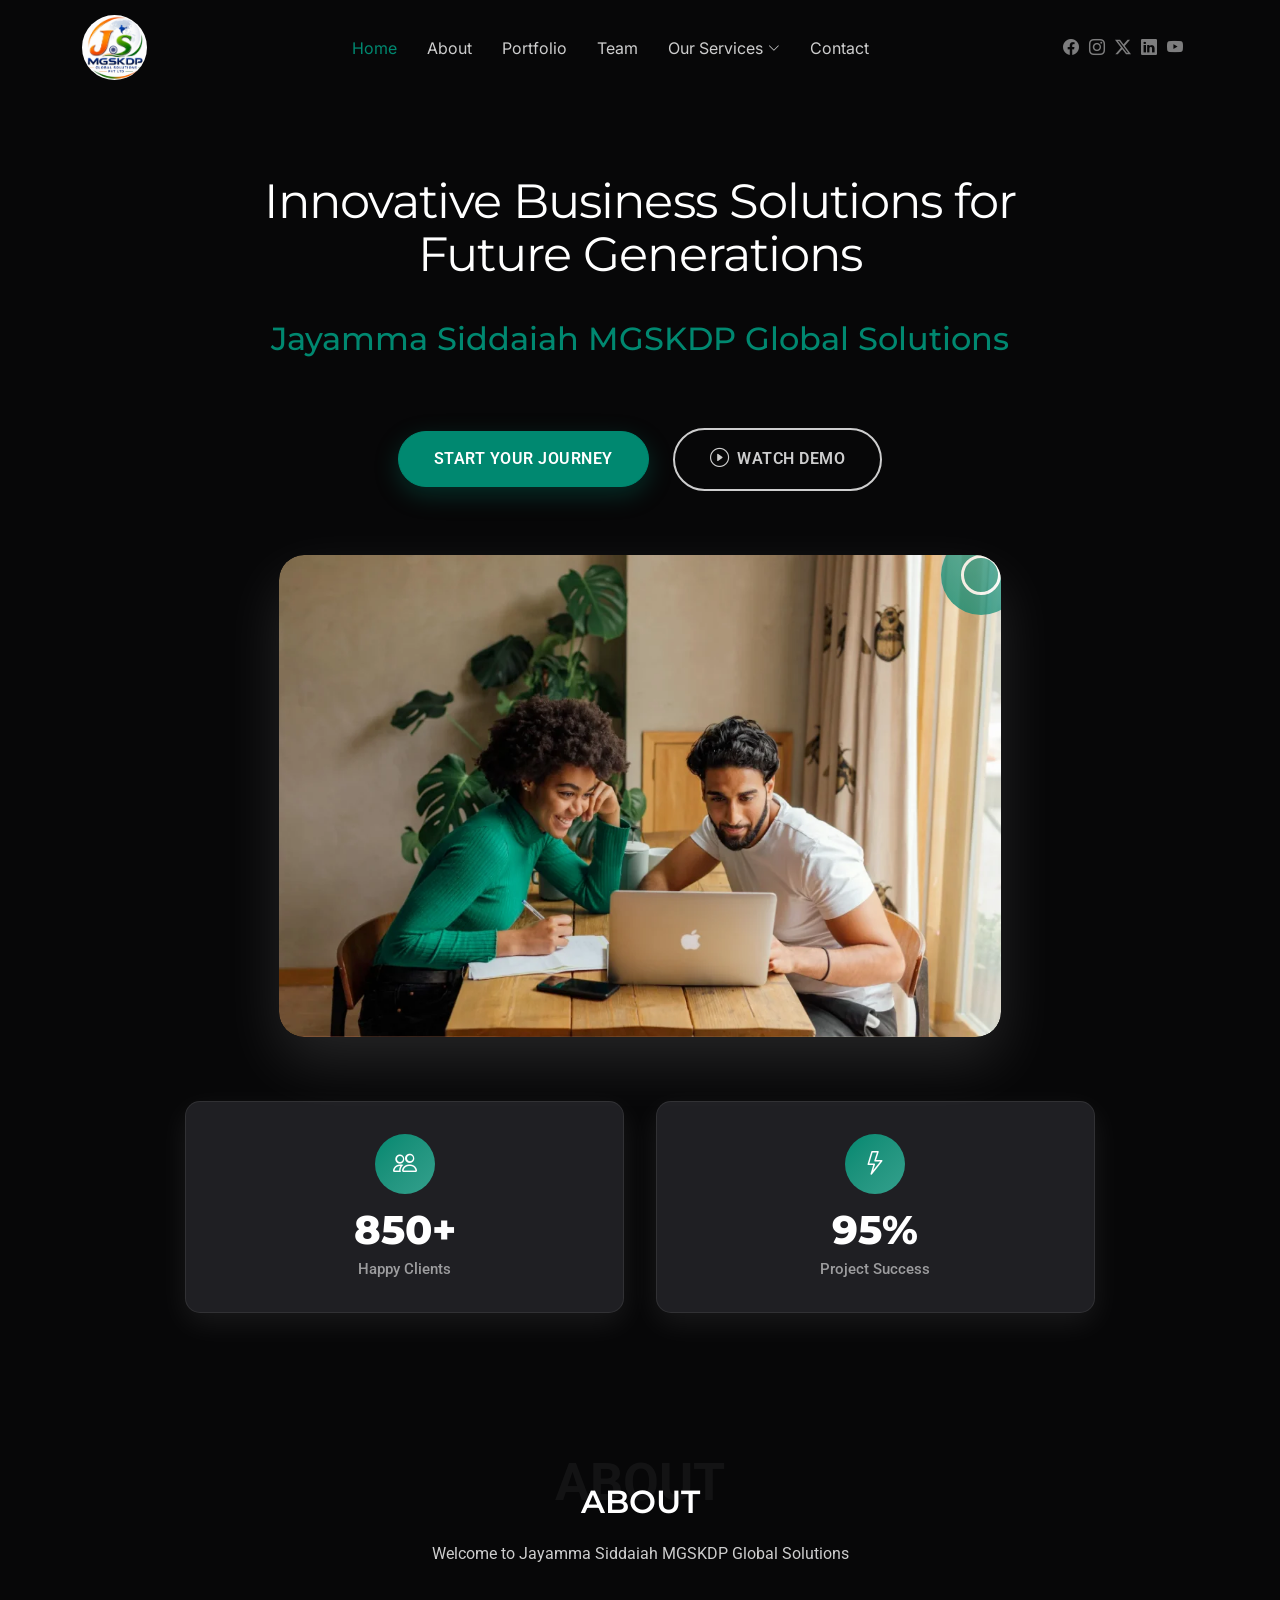
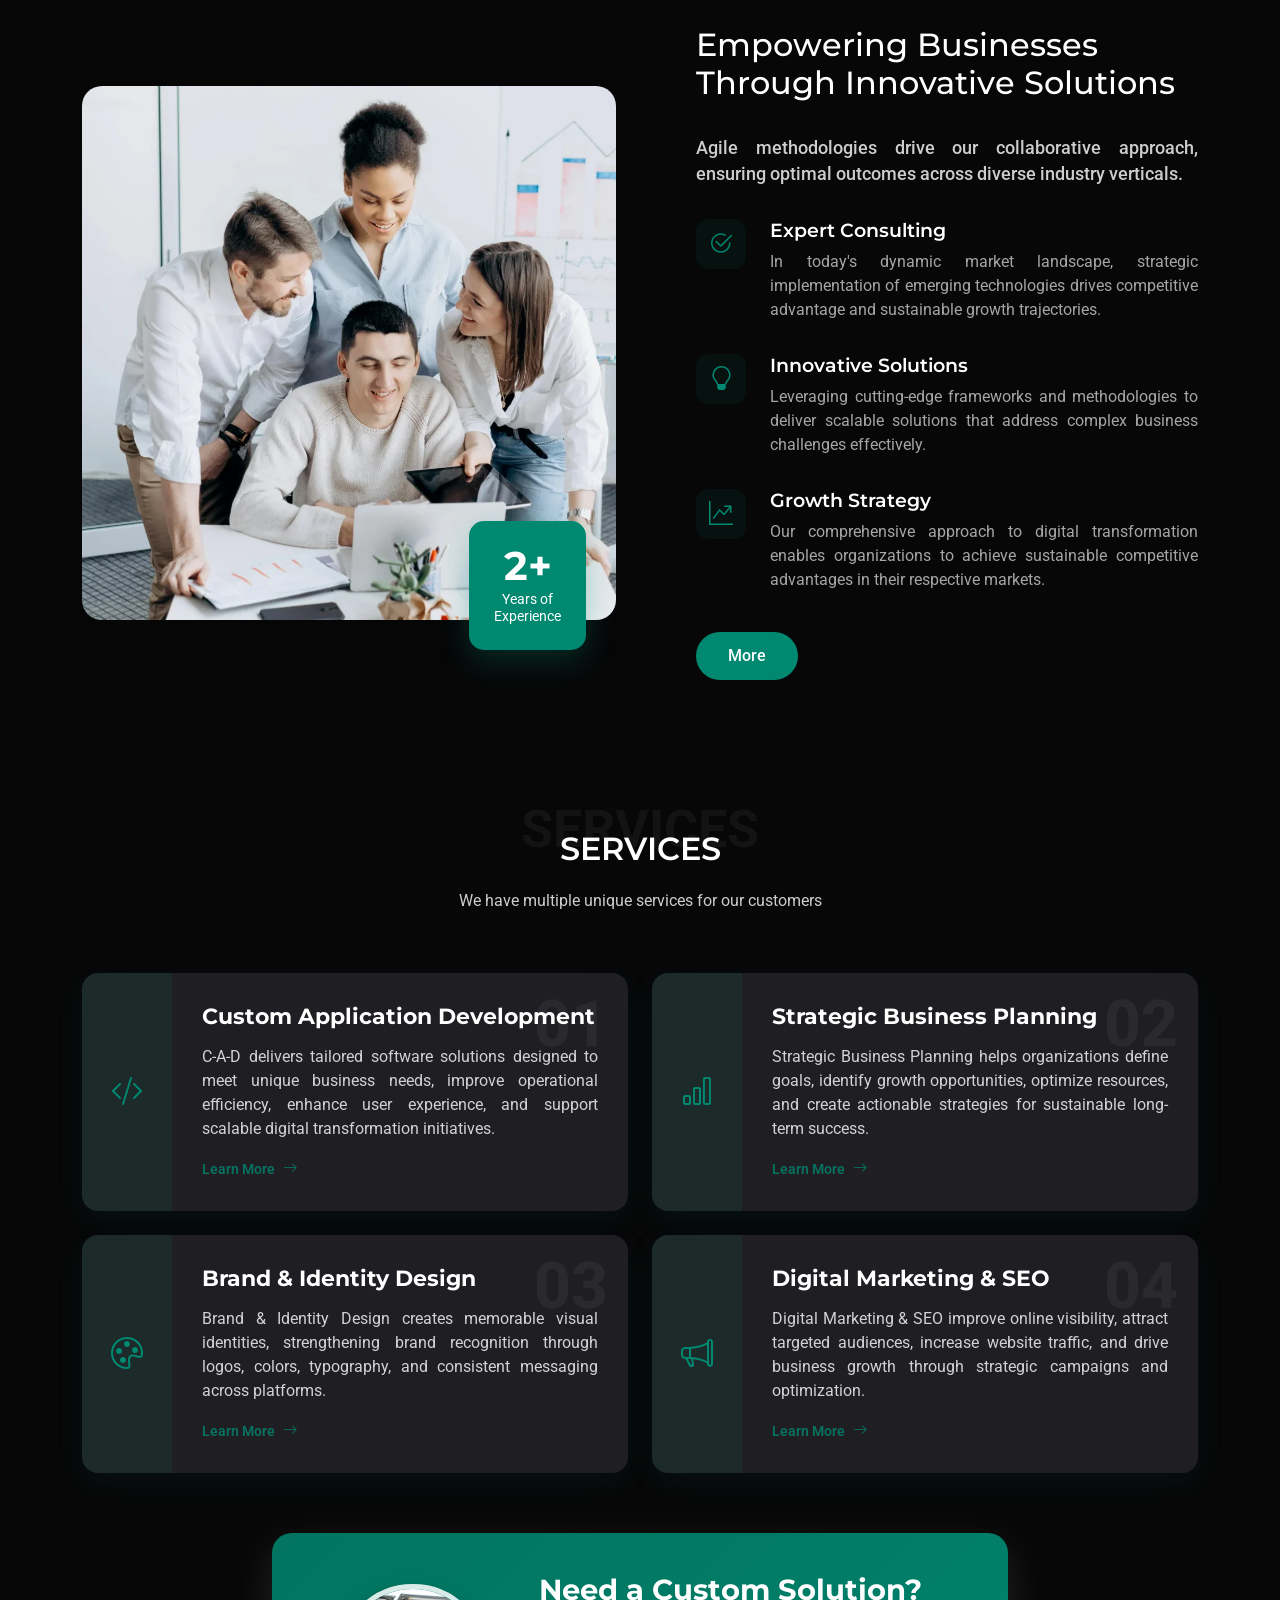
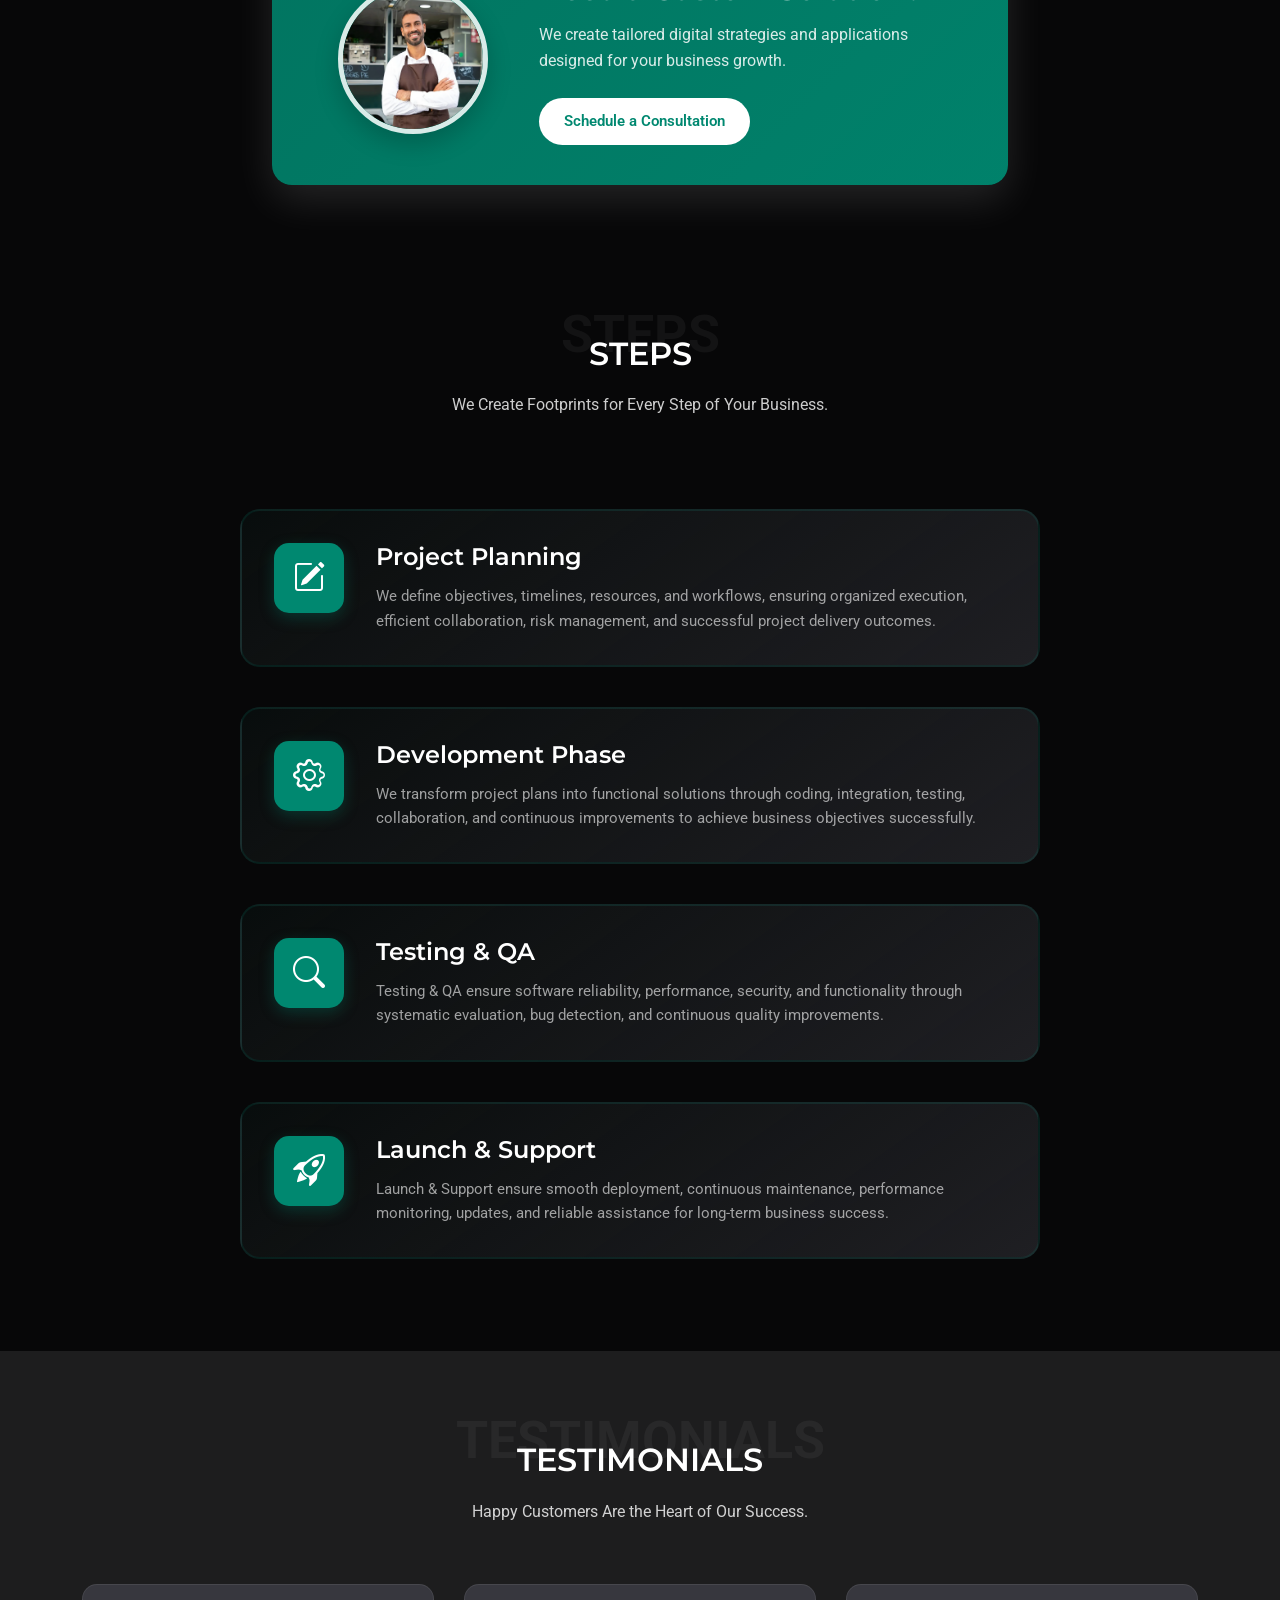
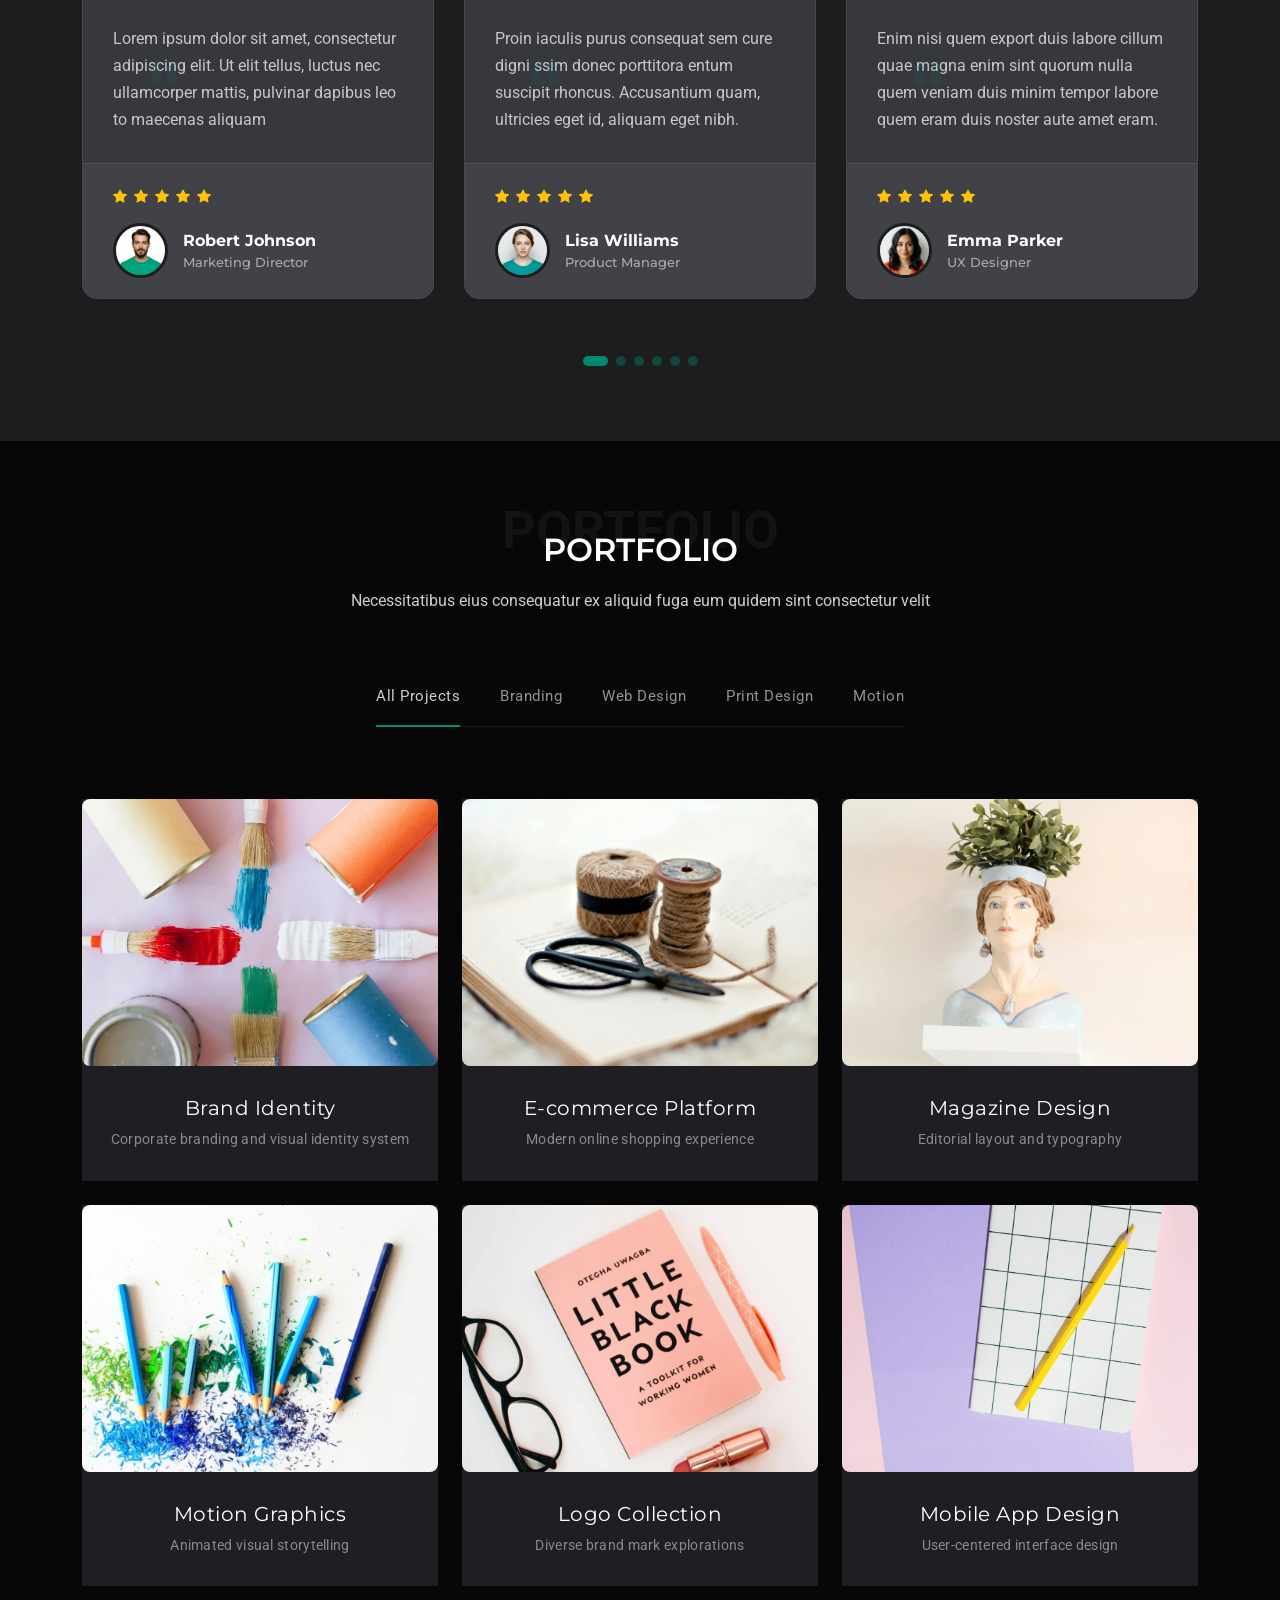
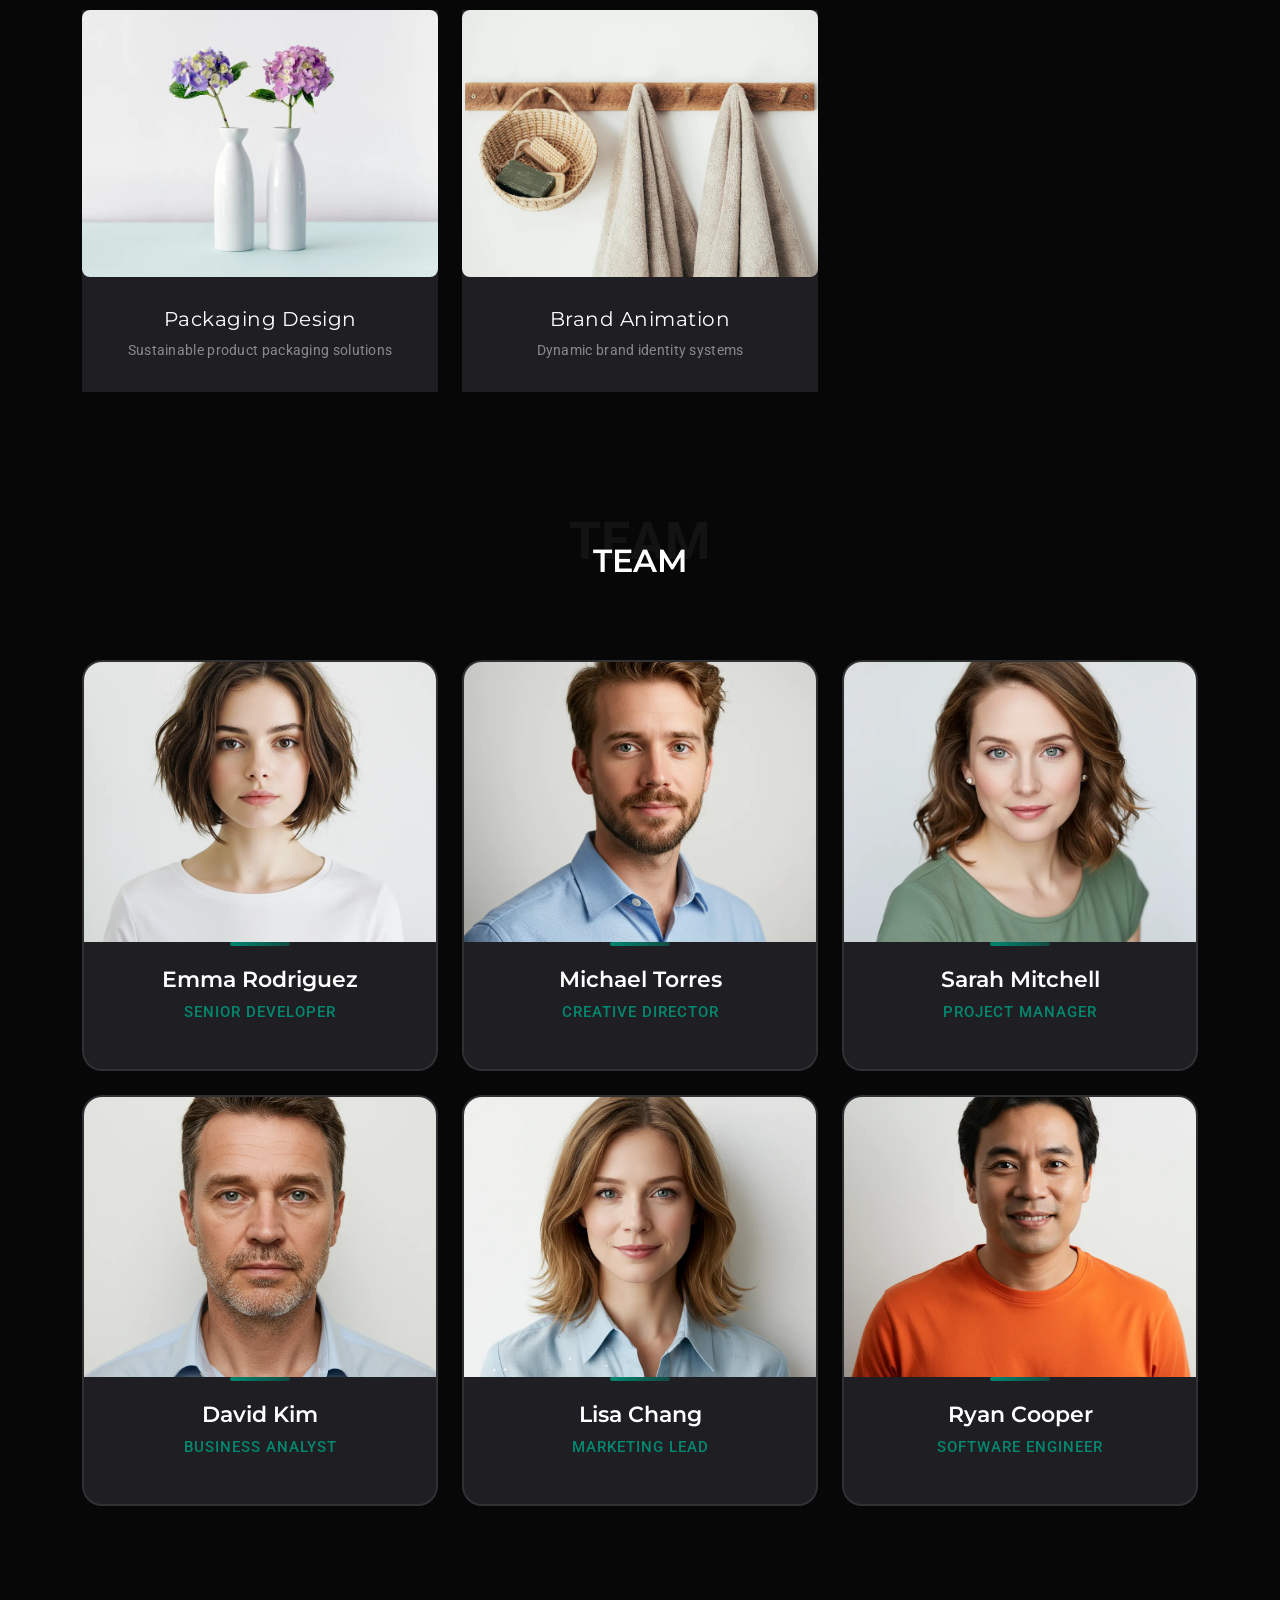
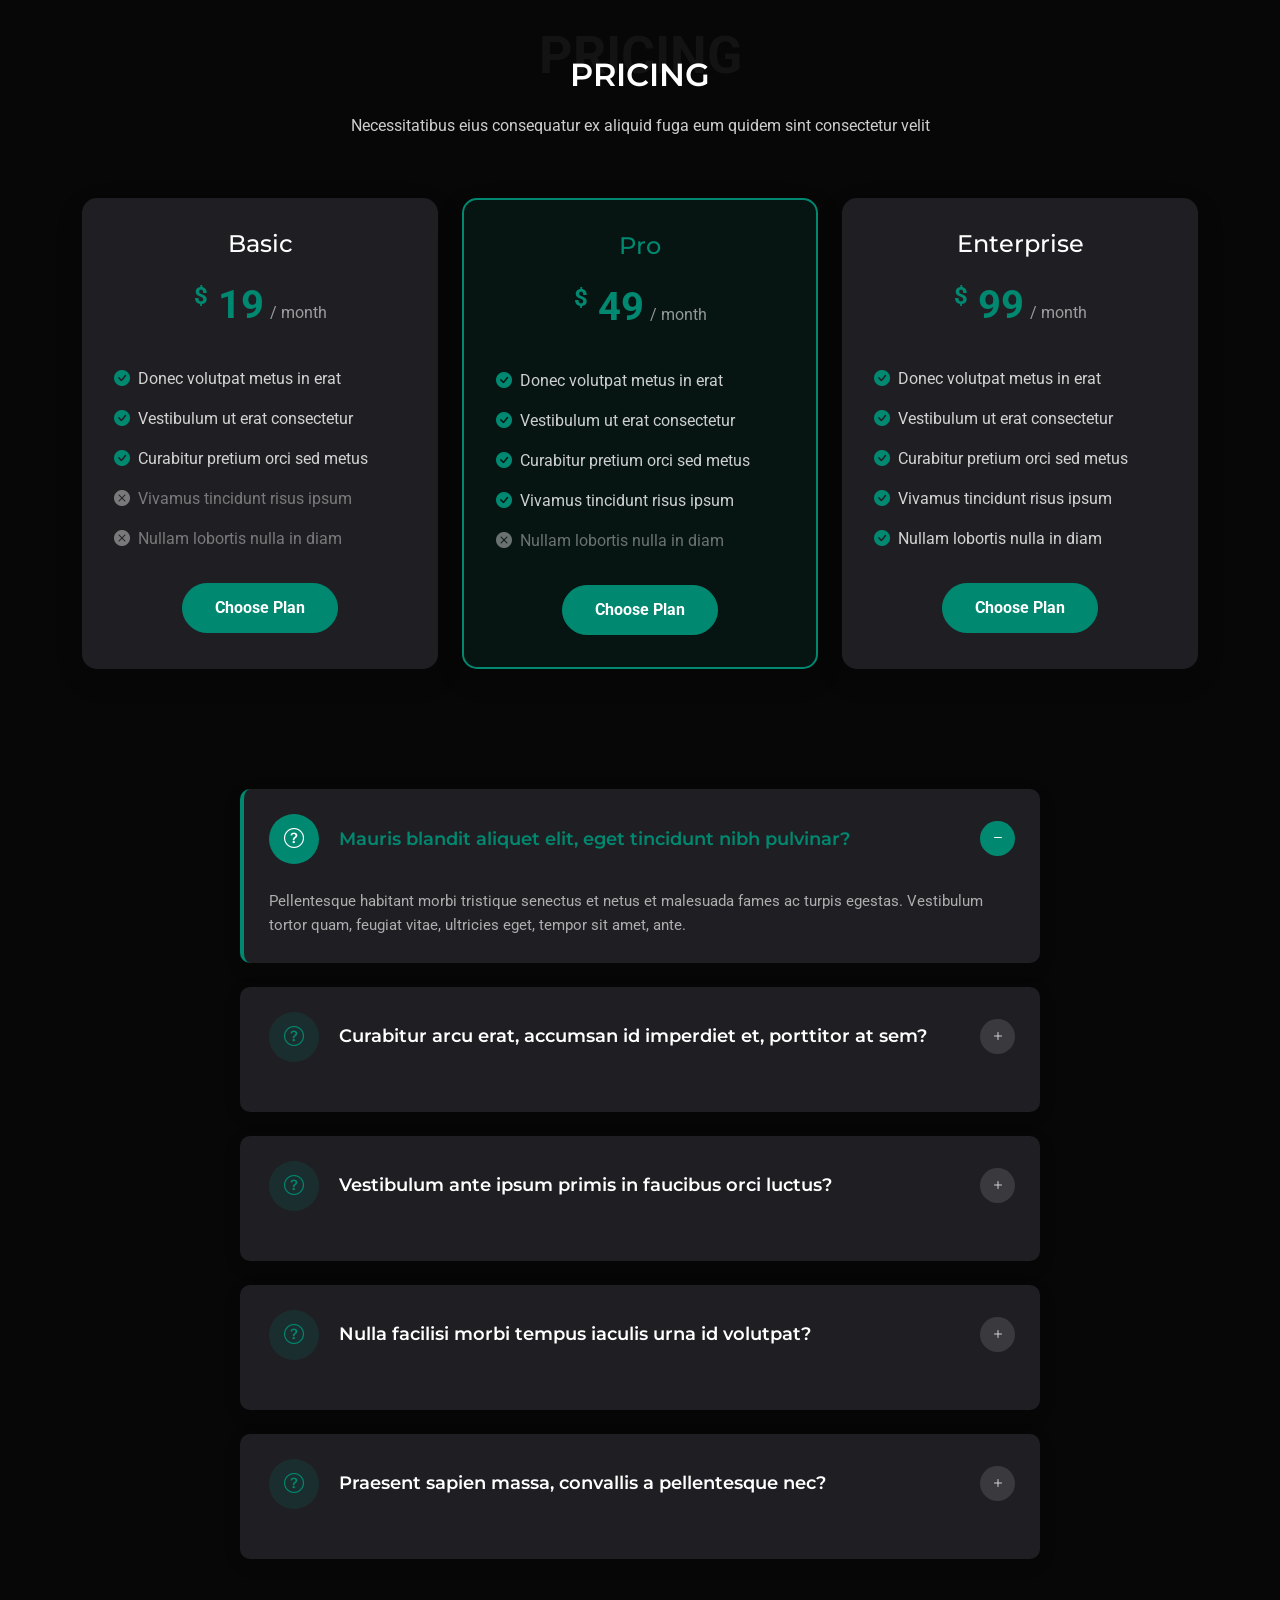
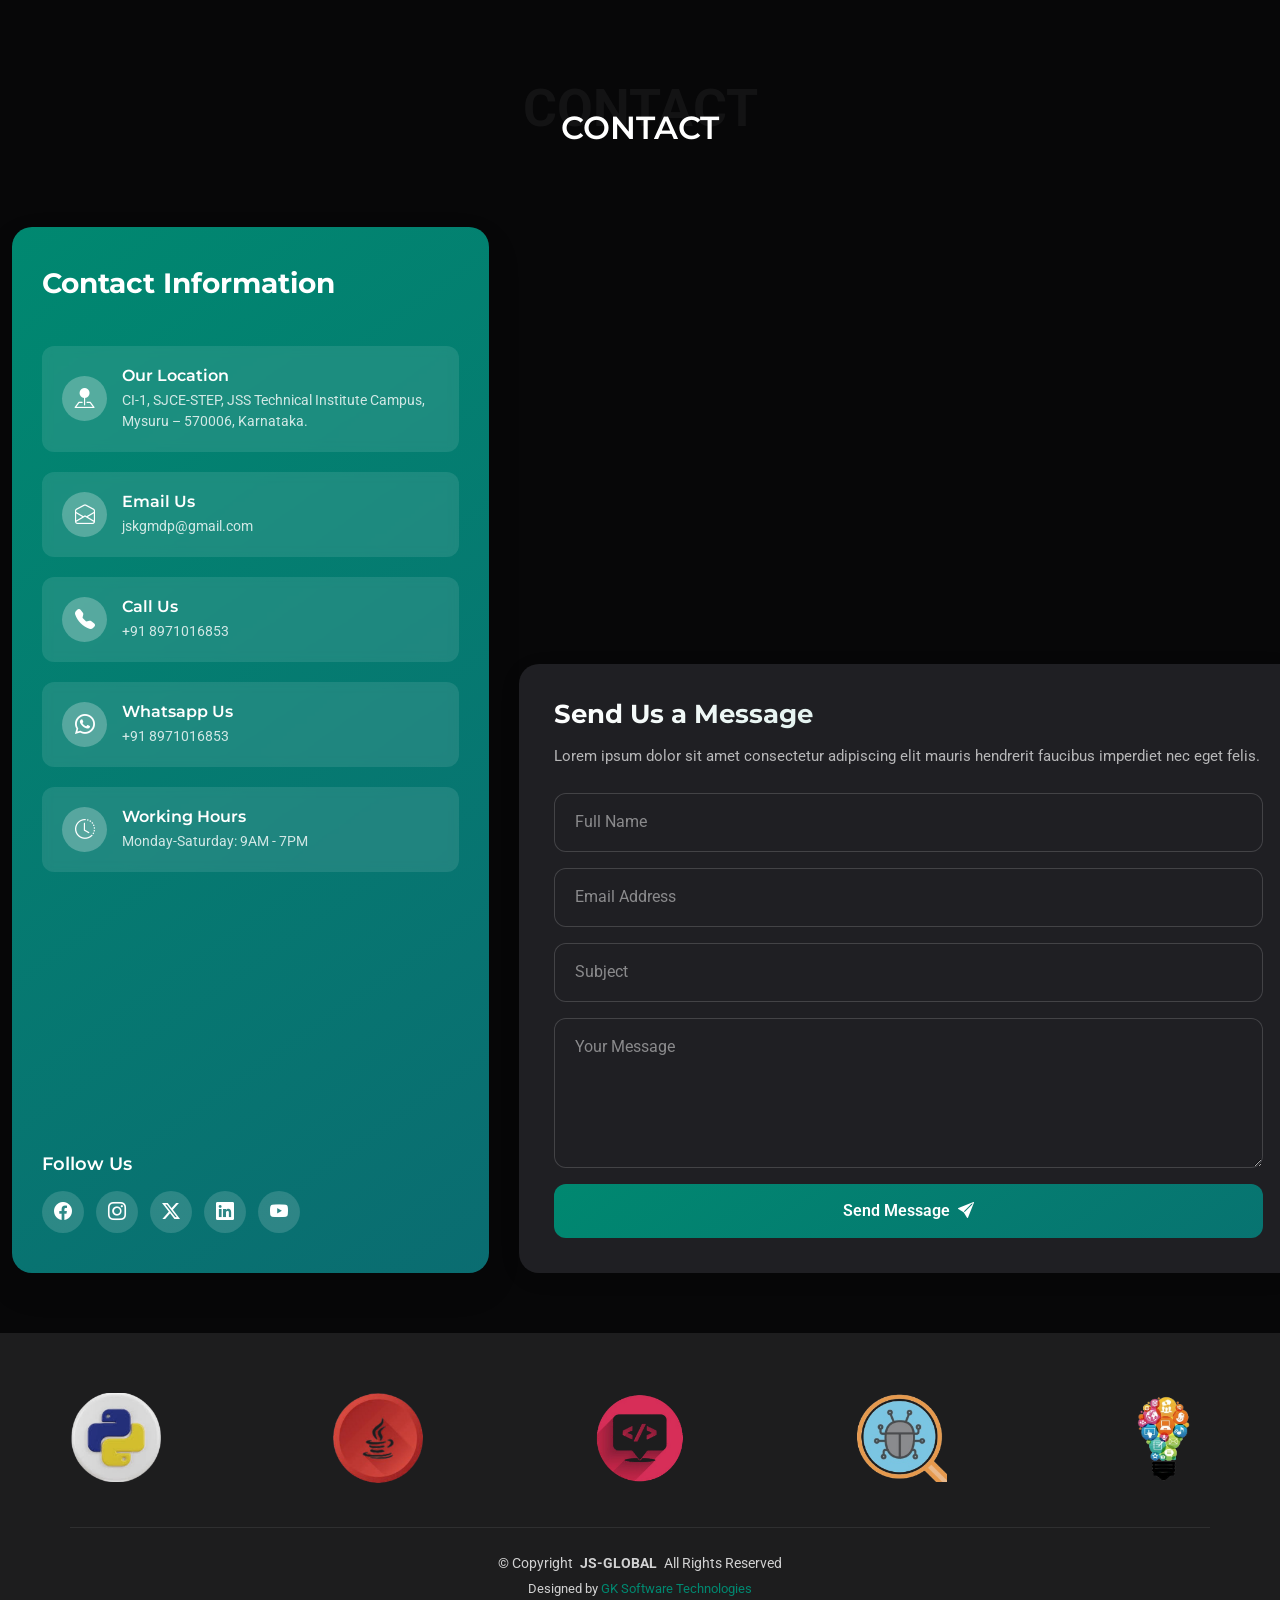
==== index.html @ 20f5a7d9 "1" ====
<!DOCTYPE html>
<html lang="en">

<head>
  <meta charset="utf-8">
  <meta content="width=device-width, initial-scale=1.0" name="viewport">
  <title>JS Global- Innovative Business Solutions for Tomorrow</title>
  <meta name="description" content="">
  <meta name="keywords" content="">

  <!-- Favicons -->
  <link href="assets/img/favicon.png" rel="icon">
  <link href="assets/img/apple-touch-icon.png" rel="apple-touch-icon">

  <!-- Fonts -->
  <link href="https://fonts.googleapis.com" rel="preconnect">
  <link href="https://fonts.gstatic.com" rel="preconnect" crossorigin>
  <link href="https://fonts.googleapis.com/css2?family=Roboto:ital,wght@0,100;0,300;0,400;0,500;0,700;0,900;1,100;1,300;1,400;1,500;1,700;1,900&family=Montserrat:ital,wght@0,100;0,200;0,300;0,400;0,500;0,600;0,700;0,800;0,900;1,100;1,200;1,300;1,400;1,500;1,600;1,700;1,800;1,900&family=Inter:wght@100;200;300;400;500;600;700;800;900&display=swap" rel="stylesheet">

  <!-- Vendor CSS Files -->
  <link href="assets/vendor/bootstrap/css/bootstrap.min.css" rel="stylesheet">
  <link href="assets/vendor/bootstrap-icons/bootstrap-icons.css" rel="stylesheet">
  <link href="assets/vendor/aos/aos.css" rel="stylesheet">
  <link href="assets/vendor/glightbox/css/glightbox.min.css" rel="stylesheet">
  <link href="assets/vendor/swiper/swiper-bundle.min.css" rel="stylesheet">

  <!-- Main CSS File -->
  <link href="assets/css/main.css" rel="stylesheet">

  <!-- =======================================================
  * Template Name: Nexa
  * Template URL: https://bootstrapmade.com/nexa-bootstrap-agency-template/
  * Updated: Aug 19 2025 with Bootstrap v5.3.7
  * Author: BootstrapMade.com
  * License: https://bootstrapmade.com/license/
  ======================================================== -->
</head>

<body class="index-page">

  <header id="header" class="header d-flex align-items-center sticky-top">
    <div class="container position-relative d-flex align-items-center justify-content-between">

      <a href="index.html" class="logo d-flex align-items-center me-auto me-xl-0">
        <!-- Uncomment the line below if you also wish to use an image logo -->
           <img src="assets/images/jslogonew.jpeg" alt="">
        <!-- <h1 class="sitename">Nexa</h1> -->
      </a>

      <nav id="navmenu" class="navmenu">
        <ul>
          <li><a href="#hero" class="active">Home</a></li>
          <li><a href="#about">About</a></li>
          <li><a href="#portfolio">Portfolio</a></li>
          <li><a href="#team">Team</a></li>
          <li class="dropdown"><a href="#"><span>Our Services</span> <i class="bi bi-chevron-down toggle-dropdown"></i></a>
            <ul>
              <li><a href="it-software.html">IT & Software Solutions</a></li>
              <li><a href="digital-web.html">Digital & Web Services</a></li>
              <li><a href="research-consult.html">Research & Consulting</a></li>
              <li><a href="business-support.html">Business Support Services</a></li>
              <li><a href="education-wellness.html">Education, Wellness & Training</a></li>
              <li><a href="social-community.html">Social & Community Services</a></li>
              <li><a href="infrastructure-construction.html">Infrastructure, Interior & Construction</a></li>
              <li><a href="financial-service.html">Financial & Corporate Services</a></li>
               <li><a href="travel-services.html">Travel & Trip Services</a></li>
            </ul>
          </li>
          <li><a href="#contact">Contact</a></li>
        </ul>
        <i class="mobile-nav-toggle d-xl-none bi bi-list"></i>
      </nav>

      <div class="header-social-links">
       <a href="https://www.facebook.com/profile.php?id=61589741126124"><i class="bi bi-facebook"></i></a>
            <a href="https://www.instagram.com/jaya12052026/"><i class="bi bi-instagram"></i></a>
               <a href="#"><i class="bi bi-twitter-x"></i></a>
                <a href="#"><i class="bi bi-linkedin"></i></a>
                <a href="#"><i class="bi bi-youtube"></i></a>
      </div>

    </div>
  </header>

  <main class="main">

    <!-- Hero Section -->
    <section id="hero" class="hero section">
      <div class="hero-background">
        <div class="hero-overlay"></div>
      </div>

      <div class="container" data-aos="fade-up" data-aos-delay="100">
        <div class="row justify-content-center text-center">
          <div class="col-lg-10">
            <div class="hero-content" data-aos="fade-up" data-aos-delay="200">
              <h1>Innovative Business Solutions for Future Generations</h1>
              <!-- <h4>Multifunctional Solutions Provider</h4> -->
              <h5>Jayamma Siddaiah MGSKDP Global Solutions</h5> <br>

              <!-- <div class="hero-btns" data-aos="fade-up" data-aos-delay="300">
                <a href="#about" class="btn btn-primary">Start Your Journey</a>
                <a href="https://www.youtube.com/watch?v=Y7f98aduVJ8" class="btn btn-outline glightbox">
                  <i class="bi bi-play-circle"></i>
                  Watch Demo
                </a>
              </div> -->

              <div class="hero-btns" data-aos="fade-up" data-aos-delay="300">

  <a href="#about" class="btn btn-primary">
    Start Your Journey
  </a>

  <button class="btn btn-outline" onclick="playVideo()">
    <i class="bi bi-play-circle"></i>
    Watch Demo
  </button>

</div>

<!-- Hidden Video Popup -->
<div id="videoPopup" style="display:none; position:fixed; top:0; left:0; width:100%; height:100%; background:rgba(0,0,0,0.8); z-index:9999; justify-content:center; align-items:center;">

  <div style="position:relative; width:80%; max-width:800px;">

    <!-- Close Button -->
    <span onclick="closeVideo()" 
          style="position:absolute; top:-40px; right:0; color:white; font-size:35px; cursor:pointer;">
      &times;
    </span>

    <!-- Your Video -->
    <video id="myVideo" width="100%" controls>
      <source src="assets/images/videos/video3.mp4" type="video/mp4">
      Your browser does not support HTML5 video.
    </video>

  </div>
</div>

            </div>
          </div>
        </div>

        <div class="row justify-content-center">
          <div class="col-lg-8">
            <div class="hero-image-container" data-aos="zoom-in" data-aos-delay="400">
              <div class="hero-image">
                <img src="assets/img/about/about-15.webp" alt="Business Innovation" class="img-fluid">
                <div class="image-decoration"></div>
              </div>
            </div>
          </div>
        </div>

        <div class="row justify-content-center">
          <div class="col-lg-10">
            <div class="hero-stats" data-aos="fade-up" data-aos-delay="500">
              <!-- <div class="stat-item">
                <div class="stat-icon">
                  <i class="bi bi-trophy"></i>
                </div>
                <h3><span data-purecounter-start="0" data-purecounter-end="25" data-purecounter-duration="1" class="purecounter"></span>+</h3>
                <p>Awards Won</p>
              </div> -->
              <div class="stat-item">
                <div class="stat-icon">
                  <i class="bi bi-people"></i>
                </div>
                <h3><span data-purecounter-start="0" data-purecounter-end="850" data-purecounter-duration="1" class="purecounter"></span>+</h3>
                <p>Happy Clients</p>
              </div>
              <div class="stat-item">
                <div class="stat-icon">
                  <i class="bi bi-lightning"></i>
                </div>
                <h3><span data-purecounter-start="0" data-purecounter-end="95" data-purecounter-duration="1" class="purecounter"></span>%</h3>
                <p>Project Success</p>
              </div>
              <!-- <div class="stat-item">
                <div class="stat-icon">
                  <i class="bi bi-globe"></i>
                </div>
                <h3><span data-purecounter-start="0" data-purecounter-end="12" data-purecounter-duration="1" class="purecounter"></span>+</h3>
                <p>Countries Served</p>
              </div> -->
            </div>
          </div>
        </div>
      </div>
    </section><!-- /Hero Section -->

    <!-- About Section -->
    <section id="about" class="about section">

      <!-- Section Title -->
      <div class="container section-title" data-aos="fade-up">
        <span class="description-title">About</span>
        <h2>About</h2>
        <p>Welcome to Jayamma Siddaiah MGSKDP Global Solutions</p>
      </div><!-- End Section Title -->

      <div class="container" data-aos="fade-up" data-aos-delay="100">

        <div class="row gx-0 gx-lg-5 gy-5 align-items-center">
          <div class="col-lg-6" data-aos="zoom-out" data-aos-delay="200">
            <div class="image-wrapper">
              <div class="image-box">
                <img src="assets/img/about/about-square-15.webp" class="img-fluid" alt="About Image" loading="lazy">
              </div>
              <div class="experience-box" data-aos="zoom-in" data-aos-delay="300">
                <div class="years">2+</div>
                <div class="text">Years of<br>Experience</div>
              </div>
            </div>
          </div>

          <div class="col-lg-6" data-aos="fade-left" data-aos-delay="200">
            <div class="content">
              <div class="section-header">
                <h2>Empowering Businesses Through Innovative Solutions</h2>
              </div>

              <!-- <p class="highlight-text" align="justify">Agile methodologies drive our collaborative approach, ensuring optimal outcomes across diverse industry verticals.</p> -->
   <p class="highlight-text" style="text-align: justify;">
  Agile methodologies drive our collaborative approach, ensuring optimal outcomes across diverse industry verticals.</p>

              <div class="features-list">
                <div class="feature-item" data-aos="zoom-in" data-aos-delay="300">
                  <div class="icon-box">
                    <i class="bi bi-check2-circle"></i>
                  </div>
                  <div class="text">
                    <h4>Expert Consulting</h4>
                    <p style="text-align: justify;">In today's dynamic market landscape, strategic implementation of emerging technologies drives competitive advantage and sustainable growth trajectories.</p>
                  </div>
                </div>

                <div class="feature-item" data-aos="zoom-in" data-aos-delay="400">
                  <div class="icon-box">
                    <i class="bi bi-lightbulb"></i>
                  </div>
                  <div class="text">
                    <h4>Innovative Solutions</h4>
                    <p style="text-align: justify;">Leveraging cutting-edge frameworks and methodologies to deliver scalable solutions that address complex business challenges effectively.</p>
                  </div>
                </div>

                <div class="feature-item" data-aos="zoom-in" data-aos-delay="500">
                  <div class="icon-box">
                    <i class="bi bi-graph-up-arrow"></i>
                  </div>
                  <div class="text">
                    <h4>Growth Strategy</h4>
                    <p style="text-align: justify;">Our comprehensive approach to digital transformation enables organizations to achieve sustainable competitive advantages in their respective markets.</p>
                  </div>
                </div>
              </div>

              <div class="cta-buttons">
                <!-- <a href="#" class="btn-learn-more">Learn More</a> -->
                <a href="about.html" target="_blank" class="btn-get-started">More</a>
              </div>
            </div>
          </div>
        </div>

      </div>

    </section><!-- /About Section -->

    <!-- Services Section -->
    <section id="services" class="services section">

      <!-- Section Title -->
      <div class="container section-title" data-aos="fade-up">
        <span class="description-title">Services</span>
        <h2>Services</h2>
        <p>We have multiple unique services for our customers</p>
      </div><!-- End Section Title -->

      <div class="container" data-aos="fade-up" data-aos-delay="100">

        <div class="services-container">
          <div class="row g-4">
            <div class="col-lg-6" data-aos="fade-up" data-aos-delay="100">
              <div class="service-item">
                <div class="service-icon">
                  <i class="bi bi-code-slash"></i>
                </div>
                <div class="service-content">
                  <span class="service-number">01</span>
                  <h3 class="service-title">Custom Application Development</h3>
                  <p class="highlight-text" style="text-align: justify;">C-A-D delivers tailored software solutions designed to meet unique business needs, improve operational efficiency, enhance user experience, and support scalable digital transformation initiatives.</p>
                  <a href="#" class="service-link">
                    Learn More
                    <i class="bi bi-arrow-right"></i>
                  </a>
                </div>
              </div>
            </div>

            <div class="col-lg-6" data-aos="fade-up" data-aos-delay="200">
              <div class="service-item">
                <div class="service-icon">
                  <i class="bi bi-bar-chart"></i>
                </div>
                <div class="service-content">
                  <span class="service-number">02</span>
                  <h3 class="service-title">Strategic Business Planning</h3>
                  <p class="highlight-text" style="text-align: justify;">Strategic Business Planning helps organizations define goals, identify growth opportunities, optimize resources, and create actionable strategies for sustainable long-term success.</p>
                  <a href="#" class="service-link">
                    Learn More
                    <i class="bi bi-arrow-right"></i>
                  </a>
                </div>
              </div>
            </div>

            <div class="col-lg-6" data-aos="fade-up" data-aos-delay="300">
              <div class="service-item">
                <div class="service-icon">
                  <i class="bi bi-palette"></i>
                </div>
                <div class="service-content">
                  <span class="service-number">03</span>
                  <h3 class="service-title">Brand &amp; Identity Design</h3>
                  <p class="highlight-text" style="text-align: justify;">Brand & Identity Design creates memorable visual identities, strengthening brand recognition through logos, colors, typography, and consistent messaging across platforms.</p>
                  <a href="#" class="service-link">
                    Learn More
                    <i class="bi bi-arrow-right"></i>
                  </a>
                </div>
              </div>
            </div>

            <div class="col-lg-6" data-aos="fade-up" data-aos-delay="400">
              <div class="service-item">
                <div class="service-icon">
                  <i class="bi bi-megaphone"></i>
                </div>
                <div class="service-content">
                  <span class="service-number">04</span>
                  <h3 class="service-title">Digital Marketing &amp; SEO</h3>
                  <p class="highlight-text" style="text-align: justify;">Digital Marketing & SEO improve online visibility, attract targeted audiences, increase website traffic, and drive business growth through strategic campaigns and optimization.</p>
                  <a href="#" class="service-link">
                    Learn More
                    <i class="bi bi-arrow-right"></i>
                  </a>
                </div>
              </div>
            </div>
          </div>
        </div>

        <div class="cta-wrapper mt-5 text-center" data-aos="fade-up" data-aos-delay="100">
          <div class="row">
            <div class="col-lg-8 offset-lg-2">
              <div class="cta-box">
                <div class="row align-items-center">
                  <div class="col-lg-4">
                    <div class="cta-image" data-aos="zoom-in" data-aos-delay="200">
                      <img src="assets/img/services/services-8.webp" alt="Services" class="img-fluid rounded-circle">
                    </div>
                  </div>
                  <div class="col-lg-8">
                    <div class="cta-content text-lg-start" data-aos="fade-left" data-aos-delay="300">
                      <h3>Need a Custom Solution?</h3>
                      <p>We create tailored digital strategies and applications designed for your business growth.</p>
                      <a href="#" class="primary-btn">Schedule a Consultation</a>
                    </div>
                  </div>
                </div>
              </div>
            </div>
          </div>
        </div>

      </div>

    </section><!-- /Services Section -->

    <!-- Steps Section -->
    <section id="steps" class="steps section">

      <!-- Section Title -->
      <div class="container section-title" data-aos="fade-up">
        <span class="description-title">Steps</span>
        <h2>Steps</h2>
        <p>We Create Footprints for Every Step of Your Business.</p>
      </div><!-- End Section Title -->

      <div class="container" data-aos="fade-up" data-aos-delay="100">

        <div class="steps-5">
          <div class="process-container">

            <div class="process-item" data-aos="fade-up" data-aos-delay="200">
              <div class="content">
                <!-- <span class="step-number">01</span> -->
                <div class="card-body">
                  <div class="step-icon">
                    <i class="bi bi-pencil-square"></i>
                  </div>
                  <div class="step-content">
                    <h3>Project Planning</h3>
                    <p>We define objectives, timelines, resources, and workflows, ensuring organized execution, efficient collaboration, risk management, and successful project delivery outcomes.</p>
                  </div>
                </div>
              </div>
            </div><!-- End Process Item -->

            <div class="process-item" data-aos="fade-up" data-aos-delay="300">
              <div class="content">
                <!-- <span class="step-number">02</span> -->
                <div class="card-body">
                  <div class="step-icon">
                    <i class="bi bi-gear"></i>
                  </div>
                  <div class="step-content">
                    <h3>Development Phase</h3>
                    <p>We transform project plans into functional solutions through coding, integration, testing, collaboration, and continuous improvements to achieve business objectives successfully.</p>
                  </div>
                </div>
              </div>
            </div><!-- End Process Item -->

            <div class="process-item" data-aos="fade-up" data-aos-delay="400">
              <div class="content">
                <!-- <span class="step-number">03</span> -->
                <div class="card-body">
                  <div class="step-icon">
                    <i class="bi bi-search"></i>
                  </div>
                  <div class="step-content">
                    <h3>Testing &amp; QA</h3>
                    <p>Testing & QA ensure software reliability, performance, security, and functionality through systematic evaluation, bug detection, and continuous quality improvements.</p>
                  </div>
                </div>
              </div>
            </div><!-- End Process Item -->

            <div class="process-item" data-aos="fade-up" data-aos-delay="500">
              <div class="content">
                <!-- <span class="step-number">04</span> -->
                <div class="card-body">
                  <div class="step-icon">
                    <i class="bi bi-rocket-takeoff"></i>
                  </div>
                  <div class="step-content">
                    <h3>Launch &amp; Support</h3>
                    <p>Launch & Support ensure smooth deployment, continuous maintenance, performance monitoring, updates, and reliable assistance for long-term business success.</p>
                  </div>
                </div>
              </div>
            </div><!-- End Process Item -->

          </div>
        </div>

      </div>

    </section>
    <!-- /Steps Section -->

    <!-- Testimonials Section -->
    <section id="testimonials" class="testimonials section light-background">

      <!-- Section Title -->
      <div class="container section-title" data-aos="fade-up">
        <span class="description-title">Testimonials</span>
        <h2>Testimonials</h2>
        <p>Happy Customers Are the Heart of Our Success.</p>
      </div><!-- End Section Title -->

      <div class="container" data-aos="fade-up" data-aos-delay="100">

        <div class="testimonials-slider swiper init-swiper">
          <script type="application/json" class="swiper-config">
            {
              "loop": true,
              "speed": 800,
              "autoplay": {
                "delay": 5000
              },
              "slidesPerView": 1,
              "spaceBetween": 30,
              "pagination": {
                "el": ".swiper-pagination",
                "type": "bullets",
                "clickable": true
              },
              "breakpoints": {
                "768": {
                  "slidesPerView": 2
                },
                "1200": {
                  "slidesPerView": 3
                }
              }
            }
          </script>
          <div class="swiper-wrapper">
            <div class="swiper-slide">
              <div class="testimonial-card">
                <div class="testimonial-content">
                  <p>
                    <i class="bi bi-quote quote-icon"></i>
                    Lorem ipsum dolor sit amet, consectetur adipiscing elit. Ut elit tellus, luctus nec ullamcorper mattis, pulvinar dapibus leo to maecenas aliquam
                  </p>
                </div>
                <div class="testimonial-profile">
                  <div class="rating">
                    <i class="bi bi-star-fill"></i>
                    <i class="bi bi-star-fill"></i>
                    <i class="bi bi-star-fill"></i>
                    <i class="bi bi-star-fill"></i>
                    <i class="bi bi-star-fill"></i>
                  </div>
                  <div class="profile-info">
                    <img src="assets/img/person/person-m-8.webp" alt="Profile Image">
                    <div>
                      <h3>Robert Johnson</h3>
                      <h4>Marketing Director</h4>
                    </div>
                  </div>
                </div>
              </div>
            </div><!-- End testimonial item -->

            <div class="swiper-slide">
              <div class="testimonial-card">
                <div class="testimonial-content">
                  <p>
                    <i class="bi bi-quote quote-icon"></i>
                    Proin iaculis purus consequat sem cure digni ssim donec porttitora entum suscipit rhoncus. Accusantium quam, ultricies eget id, aliquam eget nibh.
                  </p>
                </div>
                <div class="testimonial-profile">
                  <div class="rating">
                    <i class="bi bi-star-fill"></i>
                    <i class="bi bi-star-fill"></i>
                    <i class="bi bi-star-fill"></i>
                    <i class="bi bi-star-fill"></i>
                    <i class="bi bi-star-fill"></i>
                  </div>
                  <div class="profile-info">
                    <img src="assets/img/person/person-f-3.webp" alt="Profile Image">
                    <div>
                      <h3>Lisa Williams</h3>
                      <h4>Product Manager</h4>
                    </div>
                  </div>
                </div>
              </div>
            </div><!-- End testimonial item -->

            <div class="swiper-slide">
              <div class="testimonial-card">
                <div class="testimonial-content">
                  <p>
                    <i class="bi bi-quote quote-icon"></i>
                    Enim nisi quem export duis labore cillum quae magna enim sint quorum nulla quem veniam duis minim tempor labore quem eram duis noster aute amet eram.
                  </p>
                </div>
                <div class="testimonial-profile">
                  <div class="rating">
                    <i class="bi bi-star-fill"></i>
                    <i class="bi bi-star-fill"></i>
                    <i class="bi bi-star-fill"></i>
                    <i class="bi bi-star-fill"></i>
                    <i class="bi bi-star-fill"></i>
                  </div>
                  <div class="profile-info">
                    <img src="assets/img/person/person-f-10.webp" alt="Profile Image">
                    <div>
                      <h3>Emma Parker</h3>
                      <h4>UX Designer</h4>
                    </div>
                  </div>
                </div>
              </div>
            </div><!-- End testimonial item -->

            <div class="swiper-slide">
              <div class="testimonial-card">
                <div class="testimonial-content">
                  <p>
                    <i class="bi bi-quote quote-icon"></i>
                    Fugiat enim eram quae cillum dolore dolor amet nulla culpa multos export minim fugiat minim velit minim dolor enim duis veniam ipsum anim magna sunt elit.
                  </p>
                </div>
                <div class="testimonial-profile">
                  <div class="rating">
                    <i class="bi bi-star-fill"></i>
                    <i class="bi bi-star-fill"></i>
                    <i class="bi bi-star-fill"></i>
                    <i class="bi bi-star-fill"></i>
                    <i class="bi bi-star-fill"></i>
                  </div>
                  <div class="profile-info">
                    <img src="assets/img/person/person-m-5.webp" alt="Profile Image">
                    <div>
                      <h3>David Miller</h3>
                      <h4>Senior Developer</h4>
                    </div>
                  </div>
                </div>
              </div>
            </div><!-- End testimonial item -->

            <div class="swiper-slide">
              <div class="testimonial-card">
                <div class="testimonial-content">
                  <p>
                    <i class="bi bi-quote quote-icon"></i>
                    Quis quorum aliqua sint quem legam fore sunt eram irure aliqua veniam tempor noster veniam enim culpa labore duis sunt culpa nulla illum cillum fugiat.
                  </p>
                </div>
                <div class="testimonial-profile">
                  <div class="rating">
                    <i class="bi bi-star-fill"></i>
                    <i class="bi bi-star-fill"></i>
                    <i class="bi bi-star-fill"></i>
                    <i class="bi bi-star-fill"></i>
                    <i class="bi bi-star-fill"></i>
                  </div>
                  <div class="profile-info">
                    <img src="assets/img/person/person-m-2.webp" alt="Profile Image">
                    <div>
                      <h3>Michael Davis</h3>
                      <h4>CEO &amp; Founder</h4>
                    </div>
                  </div>
                </div>
              </div>
            </div><!-- End testimonial item -->

            <div class="swiper-slide">
              <div class="testimonial-card">
                <div class="testimonial-content">
                  <p>
                    <i class="bi bi-quote quote-icon"></i>
                    Eius ipsam praesentium dolor quaerat inventore rerum odio. Quos laudantium adipisci eius. Accusamus qui iste cupiditate sed temporibus est aspernatur.
                  </p>
                </div>
                <div class="testimonial-profile">
                  <div class="rating">
                    <i class="bi bi-star-fill"></i>
                    <i class="bi bi-star-fill"></i>
                    <i class="bi bi-star-fill"></i>
                    <i class="bi bi-star-fill"></i>
                    <i class="bi bi-star-fill"></i>
                  </div>
                  <div class="profile-info">
                    <img src="assets/img/person/person-f-7.webp" alt="Profile Image">
                    <div>
                      <h3>Sarah Thompson</h3>
                      <h4>Art Director</h4>
                    </div>
                  </div>
                </div>
              </div>
            </div><!-- End testimonial item -->
          </div>
          <div class="swiper-pagination"></div>
        </div>

      </div>

    </section><!-- /Testimonials Section -->

    <!-- Portfolio Section -->
    <section id="portfolio" class="portfolio section">

      <!-- Section Title -->
      <div class="container section-title" data-aos="fade-up">
        <span class="description-title">Portfolio</span>
        <h2>Portfolio</h2>
        <p>Necessitatibus eius consequatur ex aliquid fuga eum quidem sint consectetur velit</p>
      </div><!-- End Section Title -->

      <div class="container" data-aos="fade-up" data-aos-delay="100">

        <div class="isotope-layout" data-default-filter="*" data-layout="fitRows" data-sort="original-order">

          <div class="portfolio-filters-wrapper" data-aos="fade-up" data-aos-delay="100">
            <ul class="portfolio-filters isotope-filters">
              <li data-filter="*" class="filter-active">All Projects</li>
              <li data-filter=".filter-branding">Branding</li>
              <li data-filter=".filter-web">Web Design</li>
              <li data-filter=".filter-print">Print Design</li>
              <li data-filter=".filter-motion">Motion</li>
            </ul>
          </div>

          <div class="row gy-4 portfolio-grid isotope-container" data-aos="fade-up" data-aos-delay="200">

            <div class="col-lg-4 col-md-6 portfolio-item isotope-item filter-branding">
              <div class="portfolio-card">
                <div class="image-container">
                  <img src="assets/img/portfolio/portfolio-3.webp" class="img-fluid" alt="Brand Identity" loading="lazy">
                  <div class="overlay">
                    <div class="overlay-content">
                      <a href="assets/img/portfolio/portfolio-3.webp" class="glightbox zoom-link" title="Brand Identity Project">
                        <i class="bi bi-zoom-in"></i>
                      </a>
                      <a href="portfolio-details.html" class="details-link" title="View Project Details">
                        <i class="bi bi-arrow-right"></i>
                      </a>
                    </div>
                  </div>
                </div>
                <div class="content">
                  <h3>Brand Identity</h3>
                  <p>Corporate branding and visual identity system</p>
                </div>
              </div>
            </div><!-- End Portfolio Item -->

            <div class="col-lg-4 col-md-6 portfolio-item isotope-item filter-web">
              <div class="portfolio-card">
                <div class="image-container">
                  <img src="assets/img/portfolio/portfolio-7.webp" class="img-fluid" alt="E-commerce Platform" loading="lazy">
                  <div class="overlay">
                    <div class="overlay-content">
                      <a href="assets/img/portfolio/portfolio-7.webp" class="glightbox zoom-link" title="E-commerce Platform">
                        <i class="bi bi-zoom-in"></i>
                      </a>
                      <a href="portfolio-details.html" class="details-link" title="View Project Details">
                        <i class="bi bi-arrow-right"></i>
                      </a>
                    </div>
                  </div>
                </div>
                <div class="content">
                  <h3>E-commerce Platform</h3>
                  <p>Modern online shopping experience</p>
                </div>
              </div>
            </div><!-- End Portfolio Item -->

            <div class="col-lg-4 col-md-6 portfolio-item isotope-item filter-print">
              <div class="portfolio-card">
                <div class="image-container">
                  <img src="assets/img/portfolio/portfolio-portrait-5.webp" class="img-fluid" alt="Magazine Design" loading="lazy">
                  <div class="overlay">
                    <div class="overlay-content">
                      <a href="assets/img/portfolio/portfolio-portrait-5.webp" class="glightbox zoom-link" title="Magazine Design">
                        <i class="bi bi-zoom-in"></i>
                      </a>
                      <a href="portfolio-details.html" class="details-link" title="View Project Details">
                        <i class="bi bi-arrow-right"></i>
                      </a>
                    </div>
                  </div>
                </div>
                <div class="content">
                  <h3>Magazine Design</h3>
                  <p>Editorial layout and typography</p>
                </div>
              </div>
            </div><!-- End Portfolio Item -->

            <div class="col-lg-4 col-md-6 portfolio-item isotope-item filter-motion">
              <div class="portfolio-card">
                <div class="image-container">
                  <img src="assets/img/portfolio/portfolio-8.webp" class="img-fluid" alt="Motion Graphics" loading="lazy">
                  <div class="overlay">
                    <div class="overlay-content">
                      <a href="assets/img/portfolio/portfolio-8.webp" class="glightbox zoom-link" title="Motion Graphics">
                        <i class="bi bi-zoom-in"></i>
                      </a>
                      <a href="portfolio-details.html" class="details-link" title="View Project Details">
                        <i class="bi bi-arrow-right"></i>
                      </a>
                    </div>
                  </div>
                </div>
                <div class="content">
                  <h3>Motion Graphics</h3>
                  <p>Animated visual storytelling</p>
                </div>
              </div>
            </div><!-- End Portfolio Item -->

            <div class="col-lg-4 col-md-6 portfolio-item isotope-item filter-branding">
              <div class="portfolio-card">
                <div class="image-container">
                  <img src="assets/img/portfolio/portfolio-9.webp" class="img-fluid" alt="Logo Collection" loading="lazy">
                  <div class="overlay">
                    <div class="overlay-content">
                      <a href="assets/img/portfolio/portfolio-9.webp" class="glightbox zoom-link" title="Logo Collection">
                        <i class="bi bi-zoom-in"></i>
                      </a>
                      <a href="portfolio-details.html" class="details-link" title="View Project Details">
                        <i class="bi bi-arrow-right"></i>
                      </a>
                    </div>
                  </div>
                </div>
                <div class="content">
                  <h3>Logo Collection</h3>
                  <p>Diverse brand mark explorations</p>
                </div>
              </div>
            </div><!-- End Portfolio Item -->

            <div class="col-lg-4 col-md-6 portfolio-item isotope-item filter-web">
              <div class="portfolio-card">
                <div class="image-container">
                  <img src="assets/img/portfolio/portfolio-portrait-8.webp" class="img-fluid" alt="Mobile App Design" loading="lazy">
                  <div class="overlay">
                    <div class="overlay-content">
                      <a href="assets/img/portfolio/portfolio-portrait-8.webp" class="glightbox zoom-link" title="Mobile App Design">
                        <i class="bi bi-zoom-in"></i>
                      </a>
                      <a href="portfolio-details.html" class="details-link" title="View Project Details">
                        <i class="bi bi-arrow-right"></i>
                      </a>
                    </div>
                  </div>
                </div>
                <div class="content">
                  <h3>Mobile App Design</h3>
                  <p>User-centered interface design</p>
                </div>
              </div>
            </div><!-- End Portfolio Item -->

            <div class="col-lg-4 col-md-6 portfolio-item isotope-item filter-print">
              <div class="portfolio-card">
                <div class="image-container">
                  <img src="assets/img/portfolio/portfolio-10.webp" class="img-fluid" alt="Packaging Design" loading="lazy">
                  <div class="overlay">
                    <div class="overlay-content">
                      <a href="assets/img/portfolio/portfolio-10.webp" class="glightbox zoom-link" title="Packaging Design">
                        <i class="bi bi-zoom-in"></i>
                      </a>
                      <a href="portfolio-details.html" class="details-link" title="View Project Details">
                        <i class="bi bi-arrow-right"></i>
                      </a>
                    </div>
                  </div>
                </div>
                <div class="content">
                  <h3>Packaging Design</h3>
                  <p>Sustainable product packaging solutions</p>
                </div>
              </div>
            </div><!-- End Portfolio Item -->

            <div class="col-lg-4 col-md-6 portfolio-item isotope-item filter-motion">
              <div class="portfolio-card">
                <div class="image-container">
                  <img src="assets/img/portfolio/portfolio-11.webp" class="img-fluid" alt="Brand Animation" loading="lazy">
                  <div class="overlay">
                    <div class="overlay-content">
                      <a href="assets/img/portfolio/portfolio-11.webp" class="glightbox zoom-link" title="Brand Animation">
                        <i class="bi bi-zoom-in"></i>
                      </a>
                      <a href="portfolio-details.html" class="details-link" title="View Project Details">
                        <i class="bi bi-arrow-right"></i>
                      </a>
                    </div>
                  </div>
                </div>
                <div class="content">
                  <h3>Brand Animation</h3>
                  <p>Dynamic brand identity systems</p>
                </div>
              </div>
            </div><!-- End Portfolio Item -->

          </div><!-- End Portfolio Grid -->

        </div>

      </div>

    </section><!-- /Portfolio Section -->

    <!-- Team Section -->
    <section id="team" class="team section">

      <!-- Section Title -->
      <div class="container section-title" data-aos="fade-up">
        <span class="description-title">Team</span>
        <h2>Team</h2>
        <!-- <p>Necessitatibus eius consequatur ex aliquid fuga eum quidem sint consectetur velit</p> -->
      </div><!-- End Section Title -->

      <div class="container" data-aos="fade-up" data-aos-delay="100">

        <div class="row g-4">

          <div class="col-lg-4 col-md-6" data-aos="fade-up" data-aos-delay="200">
            <div class="team-member">
              <div class="member-image">
                <img src="assets/img/person/person-f-2.webp" class="img-fluid" alt="" loading="lazy">
                <div class="social-overlay">
                  <div class="social-icons">
                    <a href="#"><i class="bi bi-linkedin"></i></a>
                    <a href="#"><i class="bi bi-twitter-x"></i></a>
                    <a href="#"><i class="bi bi-instagram"></i></a>
                  </div>
                </div>
              </div>
              <div class="member-info">
                <h4>Emma Rodriguez</h4>
                <span>Senior Developer</span>
                <!-- <p>Sed do eiusmod tempor incididunt ut labore et dolore magna aliqua. Ut enim ad minim veniam, quis nostrud exercitation.</p> -->
              </div>
            </div><!-- End Team Member -->
          </div>

          <div class="col-lg-4 col-md-6" data-aos="fade-up" data-aos-delay="300">
            <div class="team-member">
              <div class="member-image">
                <img src="assets/img/person/person-m-7.webp" class="img-fluid" alt="" loading="lazy">
                <div class="social-overlay">
                  <div class="social-icons">
                    <a href="#"><i class="bi bi-linkedin"></i></a>
                    <a href="#"><i class="bi bi-twitter-x"></i></a>
                    <a href="#"><i class="bi bi-instagram"></i></a>
                  </div>
                </div>
              </div>
              <div class="member-info">
                <h4>Michael Torres</h4>
                <span>Creative Director</span>
                <!-- <p>Lorem ipsum dolor sit amet consectetur adipiscing elit. Pellentesque habitant morbi tristique senectus et netus.</p> -->
              </div>
            </div><!-- End Team Member -->
          </div>

          <div class="col-lg-4 col-md-6" data-aos="fade-up" data-aos-delay="400">
            <div class="team-member">
              <div class="member-image">
                <img src="assets/img/person/person-f-11.webp" class="img-fluid" alt="" loading="lazy">
                <div class="social-overlay">
                  <div class="social-icons">
                    <a href="#"><i class="bi bi-linkedin"></i></a>
                    <a href="#"><i class="bi bi-twitter-x"></i></a>
                    <a href="#"><i class="bi bi-instagram"></i></a>
                  </div>
                </div>
              </div>
              <div class="member-info">
                <h4>Sarah Mitchell</h4>
                <span>Project Manager</span>
                <!-- <p>Ut enim ad minim veniam quis nostrud exercitation ullamco laboris nisi ut aliquip ex ea commodo consequat.</p> -->
              </div>
            </div><!-- End Team Member -->
          </div>

          <div class="col-lg-4 col-md-6" data-aos="fade-up" data-aos-delay="200">
            <div class="team-member">
              <div class="member-image">
                <img src="assets/img/person/person-m-14.webp" class="img-fluid" alt="" loading="lazy">
                <div class="social-overlay">
                  <div class="social-icons">
                    <a href="#"><i class="bi bi-linkedin"></i></a>
                    <a href="#"><i class="bi bi-twitter-x"></i></a>
                    <a href="#"><i class="bi bi-instagram"></i></a>
                  </div>
                </div>
              </div>
              <div class="member-info">
                <h4>David Kim</h4>
                <span>Business Analyst</span>
                <!-- <p>Duis aute irure dolor in reprehenderit in voluptate velit esse cillum dolore eu fugiat nulla pariatur excepteur.</p> -->
              </div>
            </div><!-- End Team Member -->
          </div>

          <div class="col-lg-4 col-md-6" data-aos="fade-up" data-aos-delay="300">
            <div class="team-member">
              <div class="member-image">
                <img src="assets/img/person/person-f-13.webp" class="img-fluid" alt="" loading="lazy">
                <div class="social-overlay">
                  <div class="social-icons">
                    <a href="#"><i class="bi bi-linkedin"></i></a>
                    <a href="#"><i class="bi bi-twitter-x"></i></a>
                    <a href="#"><i class="bi bi-instagram"></i></a>
                  </div>
                </div>
              </div>
              <div class="member-info">
                <h4>Lisa Chang</h4>
                <span>Marketing Lead</span>
                <!-- <p>Excepteur sint occaecat cupidatat non proident sunt in culpa qui officia deserunt mollit anim id est laborum.</p> -->
              </div>
            </div><!-- End Team Member -->
          </div>

          <div class="col-lg-4 col-md-6" data-aos="fade-up" data-aos-delay="400">
            <div class="team-member">
              <div class="member-image">
                <img src="assets/img/person/person-m-15.webp" class="img-fluid" alt="" loading="lazy">
                <div class="social-overlay">
                  <div class="social-icons">
                    <a href="#"><i class="bi bi-linkedin"></i></a>
                    <a href="#"><i class="bi bi-twitter-x"></i></a>
                    <a href="#"><i class="bi bi-instagram"></i></a>
                  </div>
                </div>
              </div>
              <div class="member-info">
                <h4>Ryan Cooper</h4>
                <span>Software Engineer</span>
                <!-- <p>At vero eos et accusamus et iusto odio dignissimos ducimus qui blanditiis praesentium voluptatum deleniti atque.</p> -->
              </div>
            </div><!-- End Team Member -->
          </div>

        </div>

      </div>

    </section><!-- /Team Section -->

    <!-- Pricing Section -->
    <section id="pricing" class="pricing section">
      <!-- Section Title -->
      <div class="container section-title" data-aos="fade-up">
        <span class="description-title">Pricing</span>
        <h2>Pricing</h2>
        <p>Necessitatibus eius consequatur ex aliquid fuga eum quidem sint consectetur velit</p>
      </div><!-- End Section Title -->

      <div class="container" data-aos="fade-up" data-aos-delay="100">
        <div class="row g-4">
          <div class="col-lg-4" data-aos="fade-up" data-aos-delay="200">
            <div class="pricing-card">
              <div class="pricing-header">
                <h3>Basic</h3>
                <div class="price">
                  <span class="currency">$</span>
                  <span class="amount">19</span>
                  <span class="period">/ month</span>
                </div>
              </div>
              <ul class="features-list">
                <li><i class="bi bi-check-circle-fill"></i> Donec volutpat metus in erat</li>
                <li><i class="bi bi-check-circle-fill"></i> Vestibulum ut erat consectetur</li>
                <li><i class="bi bi-check-circle-fill"></i> Curabitur pretium orci sed metus</li>
                <li class="disabled"><i class="bi bi-x-circle-fill"></i> Vivamus tincidunt risus ipsum</li>
                <li class="disabled"><i class="bi bi-x-circle-fill"></i> Nullam lobortis nulla in diam</li>
              </ul>
              <div class="text-center">
                <a href="#" class="btn btn-primary">Choose Plan</a>
              </div>
            </div>
          </div>

          <div class="col-lg-4" data-aos="fade-up" data-aos-delay="300">
            <div class="pricing-card featured">
              <div class="pricing-header">
                <h3>Pro</h3>
                <div class="price">
                  <span class="currency">$</span>
                  <span class="amount">49</span>
                  <span class="period">/ month</span>
                </div>
              </div>
              <ul class="features-list">
                <li><i class="bi bi-check-circle-fill"></i> Donec volutpat metus in erat</li>
                <li><i class="bi bi-check-circle-fill"></i> Vestibulum ut erat consectetur</li>
                <li><i class="bi bi-check-circle-fill"></i> Curabitur pretium orci sed metus</li>
                <li><i class="bi bi-check-circle-fill"></i> Vivamus tincidunt risus ipsum</li>
                <li class="disabled"><i class="bi bi-x-circle-fill"></i> Nullam lobortis nulla in diam</li>
              </ul>
              <div class="text-center">
                <a href="#" class="btn btn-primary">Choose Plan</a>
              </div>
            </div>
          </div>

          <div class="col-lg-4" data-aos="fade-up" data-aos-delay="400">
            <div class="pricing-card">
              <div class="pricing-header">
                <h3>Enterprise</h3>
                <div class="price">
                  <span class="currency">$</span>
                  <span class="amount">99</span>
                  <span class="period">/ month</span>
                </div>
              </div>
              <ul class="features-list">
                <li><i class="bi bi-check-circle-fill"></i> Donec volutpat metus in erat</li>
                <li><i class="bi bi-check-circle-fill"></i> Vestibulum ut erat consectetur</li>
                <li><i class="bi bi-check-circle-fill"></i> Curabitur pretium orci sed metus</li>
                <li><i class="bi bi-check-circle-fill"></i> Vivamus tincidunt risus ipsum</li>
                <li><i class="bi bi-check-circle-fill"></i> Nullam lobortis nulla in diam</li>
              </ul>
              <div class="text-center">
                <a href="#" class="btn btn-primary">Choose Plan</a>
              </div>
            </div>
          </div>
        </div>
      </div>
    </section><!-- /Pricing Section -->

    <!-- Faq Section -->
    <section id="faq" class="faq section">

      <div class="container" data-aos="fade-up" data-aos-delay="100">

        <div class="row justify-content-center">
          <div class="col-lg-10">

            <div class="faq-wrapper">

              <div class="faq-item faq-active">
                <div class="faq-header">
                  <div class="faq-icon">
                    <i class="bi bi-question-circle"></i>
                  </div>
                  <h4>Mauris blandit aliquet elit, eget tincidunt nibh pulvinar?</h4>
                  <div class="faq-toggle">
                    <i class="bi bi-plus"></i>
                    <i class="bi bi-dash"></i>
                  </div>
                </div>
                <div class="faq-content">
                  <div class="content-inner">
                    <p>Pellentesque habitant morbi tristique senectus et netus et malesuada fames ac turpis egestas. Vestibulum tortor quam, feugiat vitae, ultricies eget, tempor sit amet, ante.</p>
                  </div>
                </div>
              </div><!-- End FAQ Item -->

              <div class="faq-item">
                <div class="faq-header">
                  <div class="faq-icon">
                    <i class="bi bi-question-circle"></i>
                  </div>
                  <h4>Curabitur arcu erat, accumsan id imperdiet et, porttitor at sem?</h4>
                  <div class="faq-toggle">
                    <i class="bi bi-plus"></i>
                    <i class="bi bi-dash"></i>
                  </div>
                </div>
                <div class="faq-content">
                  <div class="content-inner">
                    <p>Donec rutrum congue leo eget malesuada. Sed porttitor lectus nibh. Vestibulum ac diam sit amet quam vehicula elementum sed sit amet dui. Proin eget tortor risus. Curabitur aliquet quam id dui posuere blandit.</p>
                  </div>
                </div>
              </div><!-- End FAQ Item -->

              <div class="faq-item">
                <div class="faq-header">
                  <div class="faq-icon">
                    <i class="bi bi-question-circle"></i>
                  </div>
                  <h4>Vestibulum ante ipsum primis in faucibus orci luctus?</h4>
                  <div class="faq-toggle">
                    <i class="bi bi-plus"></i>
                    <i class="bi bi-dash"></i>
                  </div>
                </div>
                <div class="faq-content">
                  <div class="content-inner">
                    <p>Lorem ipsum dolor sit amet, consectetur adipiscing elit, sed do eiusmod tempor incididunt ut labore et dolore magna aliqua. Ut enim ad minim veniam, quis nostrud exercitation ullamco laboris.</p>
                  </div>
                </div>
              </div><!-- End FAQ Item -->

              <div class="faq-item">
                <div class="faq-header">
                  <div class="faq-icon">
                    <i class="bi bi-question-circle"></i>
                  </div>
                  <h4>Nulla facilisi morbi tempus iaculis urna id volutpat?</h4>
                  <div class="faq-toggle">
                    <i class="bi bi-plus"></i>
                    <i class="bi bi-dash"></i>
                  </div>
                </div>
                <div class="faq-content">
                  <div class="content-inner">
                    <p>Sed ut perspiciatis unde omnis iste natus error sit voluptatem accusantium doloremque laudantium. Totam rem aperiam, eaque ipsa quae ab illo inventore veritatis.</p>
                  </div>
                </div>
              </div><!-- End FAQ Item -->

              <div class="faq-item">
                <div class="faq-header">
                  <div class="faq-icon">
                    <i class="bi bi-question-circle"></i>
                  </div>
                  <h4>Praesent sapien massa, convallis a pellentesque nec?</h4>
                  <div class="faq-toggle">
                    <i class="bi bi-plus"></i>
                    <i class="bi bi-dash"></i>
                  </div>
                </div>
                <div class="faq-content">
                  <div class="content-inner">
                    <p>At vero eos et accusamus et iusto odio dignissimos ducimus qui blanditiis praesentium voluptatum deleniti atque corrupti quos dolores et quas molestias excepturi sint.</p>
                  </div>
                </div>
              </div><!-- End FAQ Item -->

            </div>

          </div>
        </div>

      </div>

    </section><!-- /Faq Section -->

    <!-- Contact Section -->
    <section id="contact" class="contact section">
      <!-- Section Title -->
      <div class="container section-title" data-aos="fade-up">
        <span class="description-title">Contact</span>
        <h2>Contact</h2>
        <!-- <p>Necessitatibus eius consequatur ex aliquid fuga eum quidem sint consectetur velit</p> -->
      </div><!-- End Section Title -->

      <div class="container">
        <div class="contact-wrapper">
          <div class="contact-info-panel">
            <div class="contact-info-header">
              <h3>Contact Information</h3>
              <!-- <p>Dignissimos deleniti accusamus rerum voluptate. Dignissimos rerum sit maiores reiciendis voluptate inventore ut.</p> -->
            </div>

            <div class="contact-info-cards">
              <div class="info-card">
                <div class="icon-container">
                  <i class="bi bi-pin-map-fill"></i>
                </div>
                <div class="card-content">
                  <h4>Our Location</h4>
                  <p>CI-1, SJCE-STEP, JSS Technical Institute Campus, Mysuru – 570006, Karnataka.</p>
                </div>
              </div>

              <div class="info-card">
                <div class="icon-container">
                  <i class="bi bi-envelope-open"></i>
                </div>
                <div class="card-content">
                  <h4>Email Us</h4>
                  <p>jskgmdp@gmail.com</p>
                </div>
              </div>

              <div class="info-card">
                <div class="icon-container">
                  <i class="bi bi-telephone-fill"></i>
                </div>

                <div class="card-content">
                  <h4>Call Us</h4>

                  <p>
                    <a href="tel:+917337864934" class="phone-link">
                      +91 8971016853
                    </a>
                  </p>
                </div>
              </div>

              <div class="info-card">
                <div class="icon-container">
                  <i class="bi bi-whatsapp"></i>
                </div>
                <div class="card-content">
                  <h4>Whatsapp Us</h4>
                  <p>+91 8971016853</p>
                </div>
              </div>

              <div class="info-card">
                <div class="icon-container">
                  <i class="bi bi-clock-history"></i>
                </div>
                <div class="card-content">
                  <h4>Working Hours</h4>
                  <p>Monday-Saturday: 9AM - 7PM</p>
                </div>
              </div>
            </div>

            <div class="social-links-panel">
              <h5>Follow Us</h5>
              <div class="social-icons">
                <a href="https://www.facebook.com/profile.php?id=61589741126124"><i class="bi bi-facebook"></i></a>
                        <a href="https://www.instagram.com/jaya12052026/"><i class="bi bi-instagram"></i></a>
                      <a href="#"><i class="bi bi-twitter-x"></i></a>
                <a href="#"><i class="bi bi-linkedin"></i></a>
                <a href="#"><i class="bi bi-youtube"></i></a>
              </div>
            </div>
          </div>
          <div class="contact-form-panel">
<div class="map-container">
  <iframe
   src="https://www.google.com/maps/embed?pb=!1m18!1m12!1m3!1d3897.9906392015014!2d76.61071902478491!3d12.316416728904521!2m3!1f0!2f0!3f0!3m2!1i1024!2i768!4f13.1!3m3!1m2!1s0x3baf7b67b7b7609b%3A0xb265f428562cf9ef!2sSJCE-STEP!5e0!3m2!1sen!2sin!4v1779540775762!5m2!1sen!2sin" width="600" height="450" style="border:0;" allowfullscreen="" loading="lazy" referrerpolicy="no-referrer-when-downgrade">
  </iframe>
</div>
      <div class="form-container">
              <h3>Send Us a Message</h3>
              <p>Lorem ipsum dolor sit amet consectetur adipiscing elit mauris hendrerit faucibus imperdiet nec eget felis.</p>

              <form action="https://api.web3forms.com/submit" method="POST">
                <input type="hidden" name="access_key" value="e2772ad6-9057-434c-86b8-b969ebd08cb9">
                
                <div class="form-floating mb-3">
                  <input type="text" class="form-control" id="nameInput" name="name" placeholder="Full Name" required="">
                  <label for="nameInput">Full Name</label>
                </div>

                <div class="form-floating mb-3">
                  <input type="email" class="form-control" id="emailInput" name="email" placeholder="Email Address" required="">
                  <label for="emailInput">Email Address</label>
                </div>

                <div class="form-floating mb-3">
                  <input type="text" class="form-control" id="subjectInput" name="subject" placeholder="Subject" required="">
                  <label for="subjectInput">Subject</label>
                </div>

                <div class="form-floating mb-3">
                  <textarea class="form-control" id="messageInput" name="message" rows="5" placeholder="Your Message" style="height: 150px" required=""></textarea>
                  <label for="messageInput">Your Message</label>
                </div>

                <div class="d-grid">
                  <button type="submit" class="btn-submit">
                    Send Message <i class="bi bi-send-fill ms-2"></i>
                  </button>
                </div>

              </form>
            </div>
          </div>
        </div>
      </div>
    </section><!-- /Contact Section -->

  </main>

  <footer id="footer" class="footer light-background">

  <link rel="stylesheet" href="https://cdn.jsdelivr.net/npm/swiper@11/swiper-bundle.min.css"/>

<style>
  .myImageSwiper {
    width: 100%;
    padding: 20px 0;
  }

  .myImageSwiper .swiper-slide {
    display: flex;
    justify-content: center;
    align-items: center;
  }

  .myImageSwiper .swiper-slide img {
    width: 90px;
    height: 90px;
    object-fit: contain;
    transition: transform 0.3s ease;
    filter: grayscale(20%);
  }

  .myImageSwiper .swiper-slide img:hover {
    transform: scale(1.1);
    filter: grayscale(0%);
  }
</style>

<!-- Footer Swiper -->
<div class="swiper myImageSwiper">
  <div class="swiper-wrapper">

    <div class="swiper-slide">
      <img src="assets/img/icons/webd.png" alt="Web Development">
      </div>

    <div class="swiper-slide">
      <img src="assets/img/icons/python.png" alt="Python">
    </div>

    <div class="swiper-slide">
      <img src="assets/img/icons/java.png" alt="Java">
    </div>

    <div class="swiper-slide">
      <img src="assets/img/icons/fronticon.png" alt="Frontend">
    </div>

    <div class="swiper-slide">
      <img src="assets/img/icons/testing.png" alt="Software Testing">
    </div>

    <div class="swiper-slide">
      <img src="assets/img/icons/digital.png" alt="Digital Marketing">
    </div>
      <div class="swiper-slide">
      <img src="assets/img/icons/webd.png" alt="Web Development">
      </div>

    <div class="swiper-slide">
      <img src="assets/img/icons/python.png" alt="Python">
    </div>

    <div class="swiper-slide">
      <img src="assets/img/icons/java.png" alt="Java">
    </div>

    <div class="swiper-slide">
      <img src="assets/img/icons/fronticon.png" alt="Frontend">
    </div>

    <div class="swiper-slide">
      <img src="assets/img/icons/testing.png" alt="Software Testing">
    </div>

    <div class="swiper-slide">
      <img src="assets/img/icons/digital.png" alt="Digital Marketing">
    </div>

  </div>
</div>

<!-- Swiper JS -->
<script src="https://cdn.jsdelivr.net/npm/swiper@11/swiper-bundle.min.js"></script>

<script>
  var swiper = new Swiper(".myImageSwiper", {
    loop: true,
    autoplay: {
      delay: 2000,
      disableOnInteraction: false,
    },
    spaceBetween: 30,
    slidesPerView: 2,

    breakpoints: {
      576: {
        slidesPerView: 3,
      },
      768: {
        slidesPerView: 4,
      },
      992: {
        slidesPerView: 5,
      }
    }
  });
</script>

    <div class="container copyright text-center mt-4">
      <p>© <span>Copyright</span> <strong class="px-1 sitename">JS-GLOBAL</strong> <span>All Rights Reserved</span></p>
      <div class="credits">
        <!-- All the links in the footer should remain intact. -->
        <!-- You can delete the links only if you've purchased the pro version. -->
        <!-- Licensing information: https://bootstrapmade.com/license/ -->
        <!-- Purchase the pro version with working PHP/AJAX contact form: [buy-url] -->
        Designed by <a href="https://www.gksoftwaretechnologies.com/">GK Software Technologies</a>
      </div>
    </div>

  </footer>

  <!-- Scroll Top -->
  <a href="#" id="scroll-top" class="scroll-top d-flex align-items-center justify-content-center"></a>
<!-- <i class="bi bi-arrow-up-short"></i> -->

  <!-- Preloader -->
  <div id="preloader"></div>

  <!-- Vendor JS Files -->
  <script src="assets/vendor/bootstrap/js/bootstrap.bundle.min.js"></script>
  <script src="assets/vendor/php-email-form/validate.js"></script>
  <script src="assets/vendor/aos/aos.js"></script>
  <script src="assets/vendor/glightbox/js/glightbox.min.js"></script>
  <script src="assets/vendor/purecounter/purecounter_vanilla.js"></script>
  <script src="assets/vendor/swiper/swiper-bundle.min.js"></script>
  <script src="assets/vendor/imagesloaded/imagesloaded.pkgd.min.js"></script>
  <script src="assets/vendor/isotope-layout/isotope.pkgd.min.js"></script>

  <!-- Main JS File -->
  <script src="assets/js/main.js"></script>

  <script>
function playVideo() {
  document.getElementById("videoPopup").style.display = "flex";

  const video = document.getElementById("myVideo");
  video.play();
}

function closeVideo() {
  const video = document.getElementById("myVideo");

  video.pause();
  video.currentTime = 0;

  document.getElementById("videoPopup").style.display = "none";
}
</script>



</body>

</html>
---- assets/css/main.css ----
/**
* Template Name: Nexa
* Template URL: https://bootstrapmade.com/nexa-bootstrap-agency-template/
* Updated: Aug 19 2025 with Bootstrap v5.3.7
* Author: BootstrapMade.com
* License: https://bootstrapmade.com/license/
*/

/*--------------------------------------------------------------
# Font & Color Variables
# Help: https://bootstrapmade.com/color-system/
--------------------------------------------------------------*/
/* Fonts */
:root {
  --default-font: "Roboto",  system-ui, -apple-system, "Segoe UI", Roboto, "Helvetica Neue", Arial, "Noto Sans", "Liberation Sans", sans-serif, "Apple Color Emoji", "Segoe UI Emoji", "Segoe UI Symbol", "Noto Color Emoji";
  --heading-font: "Montserrat",  sans-serif;
  --nav-font: "Inter",  sans-serif;
}

/* Global Colors - The following color variables are used throughout the website. Updating them here will change the color scheme of the entire website */
:root { 
  --background-color: #070708; /* Background color for the entire website, including individual sections */
  --default-color: rgba(255, 255, 255, 0.8); /* Default color used for the majority of the text content across the entire website */
  --heading-color: #ffffff; /* Color for headings, subheadings and title throughout the website */
  --accent-color: #008870; /* Accent color that represents your brand on the website. It's used for buttons, links, and other elements that need to stand out */
  --surface-color: #1f1f23; /* The surface color is used as a background of boxed elements within sections, such as cards, icon boxes, or other elements that require a visual separation from the global background. */
  --contrast-color: #ffffff; /* Contrast color for text, ensuring readability against backgrounds of accent, heading, or default colors. */
}

/* Nav Menu Colors - The following color variables are used specifically for the navigation menu. They are separate from the global colors to allow for more customization options */
:root {
  --nav-color: rgba(255, 255, 255, 0.8);  /* The default color of the main navmenu links */
  --nav-hover-color: #008870; /* Applied to main navmenu links when they are hovered over or active */
  --nav-mobile-background-color: #1f1f23; /* Used as the background color for mobile navigation menu */
  --nav-dropdown-background-color: #1f1f23; /* Used as the background color for dropdown items that appear when hovering over primary navigation items */
  --nav-dropdown-color: rgba(255, 255, 255, 0.8); /* Used for navigation links of the dropdown items in the navigation menu. */
  --nav-dropdown-hover-color: #008870; /* Similar to --nav-hover-color, this color is applied to dropdown navigation links when they are hovered over. */
}

/* Color Presets - These classes override global colors when applied to any section or element, providing reuse of the sam color scheme. */

.light-background {
  --background-color: #1d1d1e;
  --surface-color: #37373e;
}

.dark-background {
  --background-color: #060606;
  --default-color: #ffffff;
  --heading-color: #ffffff;
  --surface-color: #252525;
  --contrast-color: #ffffff;
}

/* Smooth scroll */
:root {
  scroll-behavior: smooth;
}

/*--------------------------------------------------------------
# General Styling & Shared Classes
--------------------------------------------------------------*/
body {
  color: var(--default-color);
  background-color: var(--background-color);
  font-family: var(--default-font);
}

a {
  color: var(--accent-color);
  text-decoration: none;
  transition: 0.3s;
}

a:hover {
  color: color-mix(in srgb, var(--accent-color), transparent 25%);
  text-decoration: none;
}

h1,
h2,
h3,
h4,
h5,
h6 {
  color: var(--heading-color);
  font-family: var(--heading-font);
}

/* PHP Email Form Messages
------------------------------*/
.php-email-form .error-message {
  display: none;
  background: #df1529;
  color: #ffffff;
  text-align: left;
  padding: 15px;
  margin-bottom: 24px;
  font-weight: 600;
}

.php-email-form .sent-message {
  display: none;
  color: #ffffff;
  background: #059652;
  text-align: center;
  padding: 15px;
  margin-bottom: 24px;
  font-weight: 600;
}

.php-email-form .loading {
  display: none;
  background: var(--surface-color);
  text-align: center;
  padding: 15px;
  margin-bottom: 24px;
}

.php-email-form .loading:before {
  content: "";
  display: inline-block;
  border-radius: 50%;
  width: 24px;
  height: 24px;
  margin: 0 10px -6px 0;
  border: 3px solid var(--accent-color);
  border-top-color: var(--surface-color);
  animation: php-email-form-loading 1s linear infinite;
}

@keyframes php-email-form-loading {
  0% {
    transform: rotate(0deg);
  }

  100% {
    transform: rotate(360deg);
  }
}

/*--------------------------------------------------------------
# Global Header
--------------------------------------------------------------*/
.header {
  --background-color: #070708;
  color: var(--default-color);
  background-color: var(--background-color);
  padding: 15px 0;
  transition: all 0.5s;
  z-index: 997;
}

.header .logo {
  line-height: 1;
}

.header .logo img {
  max-height: 65px;
  margin-right: 1px;
  border-radius: 40px;
}

/* .header .logo h1 {
  font-size: 30px;
  margin: 0;
  font-weight: 400;
  color: var(--heading-color);
} */

.header .header-social-links {
  padding-right: 15px;
}

.header .header-social-links a {
  color: color-mix(in srgb, var(--default-color), transparent 40%);
  padding-left: 6px;
  display: inline-block;
  transition: 0.3s;
  font-size: 16px;
}

.header .header-social-links a:hover {
  color: var(--accent-color);
}

.header .header-social-links a i {
  line-height: 0px;
}

@media (max-width: 1200px) {
  .header .logo {
    order: 1;
  }

  .header .header-social-links {
    order: 2;
  }

  .header .navmenu {
    order: 3;
  }
}

.scrolled .header {
  backdrop-filter: blur(10px);
  -webkit-backdrop-filter: blur(10px);
  border-bottom: 1px solid color-mix(in srgb, var(--default-color), transparent 80%);
}

/* Global Header on Scroll
------------------------------*/
.scrolled .header {
  --background-color: rgba(7, 7, 8, 0.8);
}

/*--------------------------------------------------------------
# Navigation Menu
--------------------------------------------------------------*/
/* Navmenu - Desktop */
@media (min-width: 1200px) {
  .navmenu {
    padding: 0;
  }

  .navmenu ul {
    margin: 0;
    padding: 0;
    display: flex;
    list-style: none;
    align-items: center;
  }

  .navmenu li {
    position: relative;
  }

  .navmenu a,
  .navmenu a:focus {
    color: var(--nav-color);
    padding: 18px 15px;
    font-size: 16px;
    font-family: var(--nav-font);
    font-weight: 400;
    display: flex;
    align-items: center;
    justify-content: space-between;
    white-space: nowrap;
    transition: 0.3s;
  }

  .navmenu a i,
  .navmenu a:focus i {
    font-size: 12px;
    line-height: 0;
    margin-left: 5px;
    transition: 0.3s;
  }

  .navmenu li:last-child a {
    padding-right: 0;
  }

  .navmenu li:hover>a,
  .navmenu .active,
  .navmenu .active:focus {
    color: var(--nav-hover-color);
  }

  .navmenu .dropdown ul {
    margin: 0;
    padding: 10px 0;
    background: var(--nav-dropdown-background-color);
    display: block;
    position: absolute;
    visibility: hidden;
    left: 14px;
    top: 130%;
    opacity: 0;
    transition: 0.3s;
    border-radius: 4px;
    z-index: 99;
    box-shadow: 0px 0px 30px rgba(0, 0, 0, 0.1);
  }

  .navmenu .dropdown ul li {
    min-width: 200px;
  }

  .navmenu .dropdown ul a {
    padding: 10px 20px;
    font-size: 15px;
    text-transform: none;
    color: var(--nav-dropdown-color);
  }

  .navmenu .dropdown ul a i {
    font-size: 12px;
  }

  .navmenu .dropdown ul a:hover,
  .navmenu .dropdown ul .active:hover,
  .navmenu .dropdown ul li:hover>a {
    color: var(--nav-dropdown-hover-color);
  }

  .navmenu .dropdown:hover>ul {
    opacity: 1;
    top: 100%;
    visibility: visible;
  }

  .navmenu .dropdown .dropdown ul {
    top: 0;
    left: -90%;
    visibility: hidden;
  }

  .navmenu .dropdown .dropdown:hover>ul {
    opacity: 1;
    top: 0;
    left: -100%;
    visibility: visible;
  }
}

/* Navmenu - Mobile */
@media (max-width: 1199px) {
  .mobile-nav-toggle {
    color: var(--nav-color);
    font-size: 28px;
    line-height: 0;
    margin-right: 10px;
    cursor: pointer;
    transition: color 0.3s;
  }

  .navmenu {
    padding: 0;
    z-index: 9997;
  }

  .navmenu ul {
    display: none;
    list-style: none;
    position: absolute;
    inset: 60px 20px 20px 20px;
    padding: 10px 0;
    margin: 0;
    border-radius: 6px;
    background-color: var(--nav-mobile-background-color);
    overflow-y: auto;
    transition: 0.3s;
    z-index: 9998;
    box-shadow: 0px 0px 30px rgba(0, 0, 0, 0.1);
  }

  .navmenu a,
  .navmenu a:focus {
    color: var(--nav-dropdown-color);
    padding: 10px 20px;
    font-family: var(--nav-font);
    font-size: 17px;
    font-weight: 500;
    display: flex;
    align-items: center;
    justify-content: space-between;
    white-space: nowrap;
    transition: 0.3s;
  }

  .navmenu a i,
  .navmenu a:focus i {
    font-size: 12px;
    line-height: 0;
    margin-left: 5px;
    width: 30px;
    height: 30px;
    display: flex;
    align-items: center;
    justify-content: center;
    border-radius: 50%;
    transition: 0.3s;
    background-color: color-mix(in srgb, var(--accent-color), transparent 90%);
  }

  .navmenu a i:hover,
  .navmenu a:focus i:hover {
    background-color: var(--accent-color);
    color: var(--contrast-color);
  }

  .navmenu a:hover,
  .navmenu .active,
  .navmenu .active:focus {
    color: var(--nav-dropdown-hover-color);
  }

  .navmenu .active i,
  .navmenu .active:focus i {
    background-color: var(--accent-color);
    color: var(--contrast-color);
    transform: rotate(180deg);
  }

  .navmenu .dropdown ul {
    position: static;
    display: none;
    z-index: 99;
    padding: 10px 0;
    margin: 10px 20px;
    background-color: var(--nav-dropdown-background-color);
    border: 1px solid color-mix(in srgb, var(--default-color), transparent 90%);
    box-shadow: none;
    transition: all 0.5s ease-in-out;
  }

  .navmenu .dropdown ul ul {
    background-color: rgba(33, 37, 41, 0.1);
  }

  .navmenu .dropdown>.dropdown-active {
    display: block;
    background-color: rgba(33, 37, 41, 0.03);
  }

  .mobile-nav-active {
    overflow: hidden;
  }

  .mobile-nav-active .mobile-nav-toggle {
    color: #fff;
    position: absolute;
    font-size: 32px;
    top: 15px;
    right: 15px;
    margin-right: 0;
    z-index: 9999;
  }

  .mobile-nav-active .navmenu {
    position: fixed;
    overflow: hidden;
    inset: 0;
    background: rgba(33, 37, 41, 0.8);
    transition: 0.3s;
  }

  .mobile-nav-active .navmenu>ul {
    display: block;
  }
}

/*--------------------------------------------------------------
# Global Footer
--------------------------------------------------------------*/
.footer {
  color: var(--default-color);
  background-color: var(--background-color);
  font-size: 14px;
  padding: 40px 0 0 0;
  position: relative;
}

.footer .icon {
  color: var(--accent-color);
  margin-right: 15px;
  font-size: 24px;
  line-height: 0;
}

.footer h4 {
  font-size: 16px;
  font-weight: 700;
  margin-bottom: 15px;
}

.footer .address p {
  margin-bottom: 0px;
}

.footer .social-links a {
  display: flex;
  align-items: center;
  justify-content: center;
  width: 40px;
  height: 40px;
  border-radius: 50%;
  border: 1px solid color-mix(in srgb, var(--default-color), transparent 50%);
  font-size: 16px;
  color: color-mix(in srgb, var(--default-color), transparent 50%);
  margin-right: 10px;
  transition: 0.3s;
}

.footer .social-links a:hover {
  color: var(--accent-color);
  border-color: var(--accent-color);
}

.footer .copyright {
  padding: 25px 0;
  border-top: 1px solid color-mix(in srgb, var(--default-color), transparent 90%);
}

.footer .copyright p {
  margin-bottom: 0;
}

.footer .credits {
  margin-top: 5px;
  font-size: 13px;
}



/*--------------------------------------------------------------
# Preloader
--------------------------------------------------------------*/
#preloader {
  position: fixed;
  inset: 0;
  z-index: 999999;
  overflow: hidden;
  background: var(--background-color);
  transition: all 0.6s ease-out;
}

#preloader:before {
  content: "";
  position: fixed;
  top: calc(50% - 30px);
  left: calc(50% - 30px);
  border: 6px solid #ffffff;
  border-color: var(--accent-color) transparent var(--accent-color) transparent;
  border-radius: 50%;
  width: 60px;
  height: 60px;
  animation: animate-preloader 1.5s linear infinite;
}

@keyframes animate-preloader {
  0% {
    transform: rotate(0deg);
  }

  100% {
    transform: rotate(360deg);
  }
}

/*--------------------------------------------------------------
# Scroll Top Button
--------------------------------------------------------------*/
/* .scroll-top {
  position: fixed;
  visibility: hidden;
  opacity: 0;
  right: 15px;
  bottom: -15px;
  z-index: 99999;
  background-color: var(--accent-color);
  width: 44px;
  height: 44px;
  border-radius: 50px;
  transition: all 0.4s;
}

.scroll-top i {
  font-size: 24px;
  color: var(--contrast-color);
  line-height: 0;
}

.scroll-top:hover {
  background-color: color-mix(in srgb, var(--accent-color), transparent 20%);
  color: var(--contrast-color);
}

.scroll-top.active {
  visibility: visible;
  opacity: 1;
  bottom: 15px;
} */

/*--------------------------------------------------------------
# Disable aos animation delay on mobile devices
--------------------------------------------------------------*/
@media screen and (max-width: 768px) {
  [data-aos-delay] {
    transition-delay: 0 !important;
  }
}

/*--------------------------------------------------------------
# Global Page Titles & Breadcrumbs
--------------------------------------------------------------*/
.page-title {
  color: var(--default-color);
  background-color: var(--background-color);
  padding: 25px 0;
  position: relative;
}

.page-title h1 {
  font-size: 24px;
  font-weight: 700;
}

.page-title .breadcrumbs ol {
  display: flex;
  flex-wrap: wrap;
  list-style: none;
  padding: 0;
  margin: 0;
  font-size: 14px;
  font-weight: 400;
}

.page-title .breadcrumbs ol li+li {
  padding-left: 10px;
}

.page-title .breadcrumbs ol li+li::before {
  content: "/";
  display: inline-block;
  padding-right: 10px;
  color: color-mix(in srgb, var(--default-color), transparent 70%);
}

/*--------------------------------------------------------------
# Global Sections
--------------------------------------------------------------*/
section,
.section {
  color: var(--default-color);
  background-color: var(--background-color);
  padding: 60px 0;
  scroll-margin-top: 90px;
  overflow: clip;
}

@media (max-width: 1199px) {

  section,
  .section {
    scroll-margin-top: 66px;
  }
}

/*--------------------------------------------------------------
# Global Section Titles
--------------------------------------------------------------*/
.section-title {
  text-align: center;
  padding: 30px 0;
  margin-bottom: 30px;
  position: relative;
}

.section-title h2 {
  font-size: 32px;
  font-weight: 600;
  text-transform: uppercase;
  margin-bottom: 20px;
  padding-bottom: 0;
  position: relative;
  z-index: 2;
}

.section-title span {
  position: absolute;
  top: 4px;
  color: color-mix(in srgb, var(--heading-color), transparent 95%);
  left: 0;
  right: 0;
  z-index: 1;
  font-weight: 700;
  font-size: 52px;
  text-transform: uppercase;
  line-height: 1;
}

.section-title p {
  margin-bottom: 0;
  position: relative;
  z-index: 2;
}

@media (max-width: 575px) {
  .section-title h2 {
    font-size: 28px;
    margin-bottom: 15px;
  }

  .section-title span {
    font-size: 38px;
  }
}

/*--------------------------------------------------------------
# Hero Section
--------------------------------------------------------------*/
.hero {
  position: relative;
  min-height: 100vh;
  display: flex;
  align-items: center;
  padding: 80px;
  overflow: hidden;
}

.hero .hero-background {
  position: absolute;
  top: 0;
  left: 0;
  width: 100%;
  height: 100%;
  background: linear-gradient(135deg, color-mix(in srgb, var(--accent-color), transparent 95%) 0%, color-mix(in srgb, var(--heading-color), transparent 97%) 100%);
  z-index: -2;
}

.hero .hero-background::before {
  content: "";
  position: absolute;
  top: 0;
  left: 0;
  width: 100%;
  height: 100%;
  background-image: url("../img/bg/abstract-bg-3.webp");
  background-size: cover;
  background-position: center;
  opacity: 0.1;
  z-index: -1;
}

.hero .hero-overlay {
  position: absolute;
  top: 0;
  left: 0;
  width: 100%;
  height: 100%;
  background: radial-gradient(circle at 30% 20%, color-mix(in srgb, var(--accent-color), transparent 90%) 0%, transparent 50%);
  z-index: -1;
}

.hero .hero-content {
  margin-bottom: 4rem;
}

.hero .hero-content h1 {
  font-size: 3rem;
  font-weight: 400;
  margin-bottom: 2rem;
  line-height: 1.1;
  color: var(--heading-color);
  letter-spacing: -0.02em;
}

@media (max-width: 992px) {
  .hero .hero-content h1 {
    font-size: 3rem;
  }
}

@media (max-width: 768px) {
  .hero .hero-content h1 {
    font-size: 2.5rem;
  }
}

@media (max-width: 576px) {
  .hero .hero-content h1 {
    font-size: 2rem;
  }
}

.hero .hero-content h5 {
  font-size: 2rem;
  margin-bottom: 2.5rem;
  /* color: color-mix(in srgb, var(--default-color), transparent 10%); */
  color: #008870;
  line-height: 1.6;
  max-width: 900px;
  margin-left: auto;
  margin-right: auto;
}

@media (max-width: 768px) {
  .hero .hero-content p {
    font-size: 1.1rem;
  }
}

.hero .hero-content .hero-btns {
  display: flex;
  gap: 1.5rem;
  justify-content: center;
  align-items: center;
}

@media (max-width: 576px) {
  .hero .hero-content .hero-btns {
    flex-direction: column;
    gap: 1rem;
  }
}

.hero .hero-content .hero-btns .btn {
  padding: 15px 35px;
  font-weight: 600;
  border-radius: 50px;
  transition: all 0.3s ease;
  font-size: 1rem;
  text-transform: uppercase;
  letter-spacing: 0.5px;
}

@media (max-width: 576px) {
  .hero .hero-content .hero-btns .btn {
    width: 100%;
    max-width: 280px;
  }
}

.hero .hero-content .hero-btns .btn-primary {
  background-color: var(--accent-color);
  border-color: var(--accent-color);
  color: var(--contrast-color);
  box-shadow: 0 8px 25px color-mix(in srgb, var(--accent-color), transparent 70%);
}

.hero .hero-content .hero-btns .btn-primary:hover {
  background-color: color-mix(in srgb, var(--accent-color), #000 15%);
  border-color: color-mix(in srgb, var(--accent-color), #000 15%);
  transform: translateY(-2px);
  box-shadow: 0 12px 35px color-mix(in srgb, var(--accent-color), transparent 60%);
}

.hero .hero-content .hero-btns .btn-outline {
  background-color: transparent;
  border: 2px solid var(--default-color);
  color: var(--default-color);
  display: flex;
  align-items: center;
  gap: 0.5rem;
}

.hero .hero-content .hero-btns .btn-outline i {
  font-size: 1.2rem;
}

.hero .hero-content .hero-btns .btn-outline:hover {
  transform: translateY(-2px);
}

.hero .hero-image-container {
  margin-bottom: 4rem;
  position: relative;
}

.hero .hero-image-container .hero-image {
  position: relative;
  border-radius: 25px;
  overflow: hidden;
  box-shadow: 0 25px 60px color-mix(in srgb, var(--default-color), transparent 85%);
}

.hero .hero-image-container .hero-image img {
  width: 100%;
  height: auto;
  border-radius: 25px;
  transition: transform 0.6s ease;
}

.hero .hero-image-container .hero-image img:hover {
  transform: scale(1.05);
}

.hero .hero-image-container .hero-image .image-decoration {
  position: absolute;
  top: -20px;
  right: -20px;
  width: 80px;
  height: 80px;
  background: linear-gradient(45deg, var(--accent-color), color-mix(in srgb, var(--accent-color), #fff 30%));
  border-radius: 50%;
  opacity: 0.8;
  z-index: 1;
}

.hero .hero-image-container .hero-image .image-decoration::before {
  content: "";
  position: absolute;
  top: 50%;
  left: 50%;
  transform: translate(-50%, -50%);
  width: 40px;
  height: 40px;
  border: 3px solid var(--contrast-color);
  border-radius: 50%;
}

@media (max-width: 768px) {
  .hero .hero-image-container .hero-image .image-decoration {
    width: 60px;
    height: 60px;
    top: -15px;
    right: -15px;
  }

  .hero .hero-image-container .hero-image .image-decoration::before {
    width: 30px;
    height: 30px;
  }
}

.hero .hero-stats {
  display: grid;
  grid-template-columns: repeat(auto-fit, minmax(200px, 1fr));
  gap: 2rem;
  text-align: center;
}

@media (max-width: 768px) {
  .hero .hero-stats {
    grid-template-columns: repeat(2, 1fr);
    gap: 1.5rem;
  }
}

@media (max-width: 576px) {
  .hero .hero-stats {
    grid-template-columns: 1fr;
  }
}

.hero .hero-stats .stat-item {
  padding: 2rem 1rem;
  background-color: var(--surface-color);
  border-radius: 15px;
  box-shadow: 0 10px 30px color-mix(in srgb, var(--default-color), transparent 90%);
  transition: all 0.3s ease;
  border: 1px solid color-mix(in srgb, var(--default-color), transparent 90%);
}

.hero .hero-stats .stat-item:hover {
  transform: translateY(-5px);
  box-shadow: 0 20px 45px color-mix(in srgb, var(--default-color), transparent 85%);
}

.hero .hero-stats .stat-item .stat-icon {
  width: 60px;
  height: 60px;
  background: linear-gradient(135deg, var(--accent-color), color-mix(in srgb, var(--accent-color), #fff 20%));
  border-radius: 50%;
  display: flex;
  align-items: center;
  justify-content: center;
  margin: 0 auto 1rem;
}

.hero .hero-stats .stat-item .stat-icon i {
  font-size: 1.5rem;
  color: var(--contrast-color);
}

.hero .hero-stats .stat-item h3 {
  font-size: 2.5rem;
  font-weight: 800;
  color: var(--heading-color);
  margin-bottom: 0.5rem;
  line-height: 1;
}

@media (max-width: 768px) {
  .hero .hero-stats .stat-item h3 {
    font-size: 2rem;
  }
}

.hero .hero-stats .stat-item p {
  font-size: 0.95rem;
  margin-bottom: 0;
  color: color-mix(in srgb, var(--default-color), transparent 30%);
  font-weight: 500;
}

@media (max-width: 992px) {
  .hero {
    padding: 100px 0 60px;
    min-height: auto;
  }

  .hero .hero-content {
    margin-bottom: 3rem;
  }

  .hero .hero-content h1 {
    margin-bottom: 1.5rem;
  }

  .hero .hero-content p {
    margin-bottom: 2rem;
  }

  .hero .hero-image-container {
    margin-bottom: 3rem;
  }
}

/* .hero .btn-watch-video {
  font-size: 16px;
  transition: 0.5s;
  margin-left: 25px;
  color: var(--default-color);
  font-weight: 600;
}

.hero .btn-watch-video i {
  color: var(--accent-color);
  font-size: 32px;
  transition: 0.3s;
  line-height: 0;
  margin-right: 8px;
}

.hero .btn-watch-video:hover {
  color: var(--accent-color);
} */

/*--------------------------------------------------------------
# About Section
--------------------------------------------------------------*/
.about .image-wrapper {
  position: relative;
}

.about .image-wrapper .image-box {
  position: relative;
  border-radius: 20px;
  overflow: hidden;
  box-shadow: 0 15px 35px rgba(0, 0, 0, 0.1);
}

.about .image-wrapper .image-box img {
  transition: 0.5s transform;
}

.about .image-wrapper .image-box:hover img {
  transform: scale(1.05);
}

.about .image-wrapper .experience-box {
  position: absolute;
  bottom: -30px;
  right: 30px;
  background-color: var(--accent-color);
  color: var(--contrast-color);
  padding: 25px;
  border-radius: 15px;
  text-align: center;
  box-shadow: 0 10px 30px color-mix(in srgb, var(--accent-color), transparent 70%);
}

.about .image-wrapper .experience-box .years {
  font-size: 2.5rem;
  font-weight: 700;
  line-height: 1;
  font-family: var(--heading-font);
}

.about .image-wrapper .experience-box .text {
  font-size: 0.9rem;
  margin-top: 5px;
  line-height: 1.2;
}

.about .content {
  padding-left: 2rem;
}

@media (max-width: 991.98px) {
  .about .content {
    padding-left: 0;
    margin-top: 10px;
  }
}

.about .content .section-header {
  margin-bottom: 2rem;
}

.about .content .section-header .subtitle {
  display: inline-block;
  background-color: color-mix(in srgb, var(--accent-color), transparent 90%);
  color: var(--accent-color);
  padding: 5px 15px;
  border-radius: 50px;
  font-size: 0.9rem;
  margin-bottom: 1rem;
}

.about .content .section-header h2 {
  font-size: 2rem;
  margin-bottom: 0;
  font-weight: 500;
}

@media (max-width: 767.98px) {
  .about .content .section-header h2 {
    font-size: 2rem;
  }
}

.about .content .highlight-text {
  font-size: 1.1rem;
  color: color-mix(in srgb, var(--heading-color), transparent 20%);
  margin-bottom: 2rem;
  font-weight: 500;
}

.about .content .features-list {
  margin-bottom: 2.5rem;
}

.about .content .features-list .feature-item {
  display: flex;
  gap: 1.5rem;
  margin-bottom: 2rem;
}

.about .content .features-list .feature-item:last-child {
  margin-bottom: 0;
}

.about .content .features-list .feature-item .icon-box {
  flex-shrink: 0;
  width: 50px;
  height: 50px;
  border-radius: 12px;
  background-color: color-mix(in srgb, var(--accent-color), transparent 92%);
  color: var(--accent-color);
  display: flex;
  align-items: center;
  justify-content: center;
  font-size: 1.5rem;
  transition: 0.3s;
}

.about .content .features-list .feature-item .icon-box:hover {
  background-color: var(--accent-color);
  color: var(--contrast-color);
  transform: translateY(-5px);
}

.about .content .features-list .feature-item .text h4 {
  font-size: 1.2rem;
  margin-bottom: 0.5rem;
  font-weight: 600;
}

.about .content .features-list .feature-item .text p {
  margin-bottom: 0;
  color: color-mix(in srgb, var(--default-color), transparent 20%);
}

.about .content .cta-buttons {
  display: flex;
  gap: 1rem;
  flex-wrap: wrap;
}

.about .content .cta-buttons .btn-get-started {
  background-color: var(--accent-color);
  color: var(--contrast-color);
  padding: 12px 32px;
  border-radius: 50px;
  font-weight: 500;
  transition: 0.3s;
  display: grid;
  place-items: center;
}

.about .content .cta-buttons .btn-get-started:hover {
  background-color: color-mix(in srgb, var(--accent-color), transparent 20%);
  transform: translateY(-3px);
}

.about .content .cta-buttons .btn-learn-more {
  background-color: transparent;
  color: var(--accent-color);
  padding: 12px 32px;
  border-radius: 50px;
  font-weight: 500;
  border: 2px solid color-mix(in srgb, var(--accent-color), transparent 80%);
  transition: 0.3s;
}

.about .content .cta-buttons .btn-learn-more:hover {
  border-color: var(--accent-color);
  background-color: color-mix(in srgb, var(--accent-color), transparent 95%);
  transform: translateY(-3px);
}

/*--------------------------------------------------------------
# Services Section
--------------------------------------------------------------*/
.services .services-container {
  margin-bottom: 60px;
}

.services .services-container .service-item {
  display: flex;
  background-color: var(--surface-color);
  border-radius: 16px;
  overflow: hidden;
  position: relative;
  box-shadow: 0 10px 30px color-mix(in srgb, var(--accent-color), transparent 92%);
  transition: all 0.4s ease;
  height: 100%;
}

.services .services-container .service-item:hover {
  transform: translateY(-8px);
  box-shadow: 0 15px 40px color-mix(in srgb, var(--accent-color), transparent 85%);
}

.services .services-container .service-item:hover .service-icon {
  background-color: var(--accent-color);
  color: var(--contrast-color);
}

.services .services-container .service-item:hover .service-link {
  color: var(--accent-color);
}

.services .services-container .service-item:hover .service-link i {
  transform: translateX(5px);
}

.services .services-container .service-item .service-icon {
  flex: 0 0 90px;
  display: flex;
  align-items: center;
  justify-content: center;
  background-color: color-mix(in srgb, var(--accent-color), transparent 90%);
  color: var(--accent-color);
  font-size: 2rem;
  transition: all 0.3s ease;
}

.services .services-container .service-item .service-content {
  padding: 30px;
  position: relative;
}

.services .services-container .service-item .service-number {
  position: absolute;
  top: 20px;
  right: 20px;
  font-size: 4rem;
  font-weight: 800;
  color: color-mix(in srgb, var(--heading-color), transparent 90%);
  line-height: 1;
  opacity: 0.5;
  z-index: 1;
}

.services .services-container .service-item .service-title {
  font-size: 1.4rem;
  font-weight: 700;
  margin-bottom: 15px;
  color: var(--heading-color);
  position: relative;
  z-index: 2;
}

.services .services-container .service-item .service-text {
  font-size: 0.95rem;
  line-height: 1.7;
  margin-bottom: 20px;
  color: color-mix(in srgb, var(--default-color), transparent 20%);
  position: relative;
  z-index: 2;
}

.services .services-container .service-item .service-link {
  display: inline-flex;
  align-items: center;
  gap: 8px;
  font-weight: 600;
  font-size: 0.9rem;
  color: color-mix(in srgb, var(--accent-color), transparent 20%);
  transition: all 0.3s ease;
  position: relative;
  z-index: 2;
}

.services .services-container .service-item .service-link i {
  transition: transform 0.3s ease;
}

.services .cta-wrapper .cta-box {
  background: linear-gradient(135deg, color-mix(in srgb, var(--accent-color), transparent 15%), color-mix(in srgb, var(--accent-color), transparent 5%));
  border-radius: 20px;
  padding: 40px;
  position: relative;
  overflow: hidden;
  box-shadow: 0 15px 40px color-mix(in srgb, var(--default-color), transparent 85%);
}

.services .cta-wrapper .cta-box::before {
  content: "";
  position: absolute;
  top: 0;
  left: 0;
  width: 100%;
  height: 100%;
  background: url("assets/img/bg/dotted-world-1.webp");
  background-size: cover;
  opacity: 0.05;
  z-index: 1;
}

.services .cta-wrapper .cta-box .cta-image {
  position: relative;
  z-index: 2;
}

.services .cta-wrapper .cta-box .cta-image img {
  width: 150px;
  height: 150px;
  object-fit: cover;
  border: 5px solid color-mix(in srgb, var(--contrast-color), transparent 15%);
  box-shadow: 0 10px 25px rgba(0, 0, 0, 0.2);
}

@media (max-width: 991px) {
  .services .cta-wrapper .cta-box .cta-image img {
    margin-bottom: 30px;
  }
}

.services .cta-wrapper .cta-box .cta-content {
  position: relative;
  z-index: 2;
}

.services .cta-wrapper .cta-box .cta-content h3 {
  font-size: 1.8rem;
  font-weight: 700;
  margin-bottom: 15px;
  color: var(--contrast-color);
}

.services .cta-wrapper .cta-box .cta-content p {
  color: color-mix(in srgb, var(--contrast-color), transparent 15%);
  margin-bottom: 25px;
  font-size: 1rem;
  line-height: 1.6;
}

.services .cta-wrapper .cta-box .cta-content .primary-btn {
  display: inline-block;
  background-color: var(--contrast-color);
  color: var(--accent-color);
  padding: 12px 25px;
  border-radius: 50px;
  font-weight: 600;
  font-size: 0.95rem;
  transition: all 0.3s ease;
}

.services .cta-wrapper .cta-box .cta-content .primary-btn:hover {
  transform: translateY(-3px);
  box-shadow: 0 10px 25px rgba(0, 0, 0, 0.15);
}

@media (max-width: 991px) {
  .services .cta-wrapper .cta-box .cta-content {
    text-align: center;
  }
}

@media (max-width: 768px) {
  .services {
    padding: 60px 0;
  }

  .services .services-container .service-item {
    flex-direction: column;
  }

  .services .services-container .service-item .service-icon {
    flex: 0 0 auto;
    height: 80px;
    width: 100%;
  }

  .services .cta-wrapper .cta-box {
    padding: 30px 20px;
  }
}

/*--------------------------------------------------------------
# Steps Section
--------------------------------------------------------------*/
.steps .process-container {
  max-width: 800px;
  margin: 0 auto;
  padding: 2rem 0;
}

.steps .process-item {
  display: flex;
  flex-direction: column;
  align-items: center;
  position: relative;
  padding-bottom: 2.5rem;
}

.steps .process-item:last-child {
  padding-bottom: 0;
}

.steps .process-item .content {
  width: 100%;
  position: relative;
  background: linear-gradient(145deg, color-mix(in srgb, var(--accent-color), transparent 95%), var(--surface-color));
  border: 2px solid color-mix(in srgb, var(--accent-color), transparent 85%);
  border-radius: 20px;
  transition: transform 0.3s ease, box-shadow 0.3s ease;
}

.steps .process-item .content:hover {
  transform: translateX(10px);
  box-shadow: -8px 8px 25px rgba(0, 0, 0, 0.1);
}

.steps .process-item .content:hover .step-icon {
  background: linear-gradient(135deg, color-mix(in srgb, var(--accent-color), transparent 15%), var(--accent-color));
  transform: rotate(10deg);
}

.steps .process-item .content:hover .step-number {
  transform: translateX(-5px);
  opacity: 1;
}

.steps .process-item .step-number {
  position: absolute;
  left: -30px;
  top: 50%;
  transform: translateY(-50%);
  font-size: 4rem;
  font-weight: 800;
  color: var(--accent-color);
  font-family: var(--heading-font);
  line-height: 1;
  opacity: 0.2;
  transition: transform 0.3s ease, opacity 0.3s ease;
}

.steps .process-item .card-body {
  padding: 2rem;
  display: flex;
  align-items: flex-start;
  gap: 2rem;
}

.steps .process-item .step-icon {
  flex-shrink: 0;
  width: 70px;
  height: 70px;
  background-color: var(--accent-color);
  border-radius: 15px;
  display: grid;
  place-items: center;
  transition: all 0.3s ease;
  box-shadow: 0 5px 15px color-mix(in srgb, var(--accent-color), transparent 70%);
}

.steps .process-item .step-icon i {
  font-size: 2rem;
  color: var(--contrast-color);
}

.steps .process-item .step-content h3 {
  color: var(--heading-color);
  font-size: 1.5rem;
  margin-bottom: 0.75rem;
  font-weight: 600;
}

.steps .process-item .step-content p {
  color: color-mix(in srgb, var(--default-color), transparent 25%);
  font-size: 0.95rem;
  line-height: 1.6;
  margin: 0;
}

.steps .process-item .arrow {
  color: color-mix(in srgb, var(--accent-color), transparent 50%);
  margin: 1rem 0;
  width: 100px;
  height: 100px;
  opacity: 0.7;
}

@media (max-width: 767.98px) {
  .steps .process-container {
    padding: 1rem 0;
  }

  .steps .process-item {
    padding-bottom: 2rem;
  }

  .steps .process-item .content {
    border-width: 1px;
  }

  .steps .process-item .content:hover {
    transform: translateY(-5px);
  }

  .steps .process-item .step-number {
    font-size: 3rem;
    left: 50%;
    top: -1.5rem;
    transform: translateX(-50%);
  }

  .steps .process-item .step-number:hover {
    transform: translateX(-50%);
  }

  .steps .process-item .card-body {
    padding: 2rem 1.5rem 1.5rem;
    flex-direction: column;
    align-items: center;
    text-align: center;
    gap: 1rem;
  }

  .steps .process-item .step-icon {
    width: 60px;
    height: 60px;
    border-radius: 12px;
  }

  .steps .process-item .step-icon i {
    font-size: 1.75rem;
  }

  .steps .process-item .step-content h3 {
    font-size: 1.25rem;
  }

  .steps .process-item .arrow {
    height: 60px;
    margin: 0.5rem 0;
  }
}

/*--------------------------------------------------------------
# Testimonials Section
--------------------------------------------------------------*/
.testimonials .swiper-wrapper {
  height: auto !important;
}

.testimonials .testimonial-card {
  background: var(--surface-color);
  border-radius: 15px;
  overflow: hidden;
  border: 1px solid color-mix(in srgb, var(--default-color), transparent 90%);
  height: 100%;
  display: flex;
  flex-direction: column;
  transition: 0.3s;
}

.testimonials .testimonial-card:hover {
  border-color: var(--accent-color);
}

.testimonials .testimonial-content {
  padding: 40px 30px 30px;
  position: relative;
  flex-grow: 1;
}

.testimonials .testimonial-content p {
  font-size: 16px;
  line-height: 1.7;
  position: relative;
  z-index: 1;
  margin: 0;
  color: color-mix(in srgb, var(--default-color), transparent 10%);
}

.testimonials .testimonial-content .quote-icon {
  position: absolute;
  top: 15px;
  left: 30px;
  font-size: 42px;
  color: color-mix(in srgb, var(--accent-color), transparent 85%);
  z-index: 0;
  opacity: 0.8;
}

.testimonials .testimonial-profile {
  padding: 20px 30px;
  background-color: color-mix(in srgb, var(--heading-color), transparent 95%);
  border-top: 1px solid color-mix(in srgb, var(--heading-color), transparent 90%);
}

.testimonials .rating {
  margin-bottom: 15px;
}

.testimonials .rating i {
  color: #ffc107;
  margin-right: 3px;
  font-size: 14px;
}

.testimonials .profile-info {
  display: flex;
  align-items: center;
}

.testimonials .profile-info img {
  width: 55px;
  height: 55px;
  border-radius: 50%;
  object-fit: cover;
  border: 3px solid var(--background-color);
  margin-right: 15px;
}

.testimonials .profile-info div {
  flex: 1;
}

.testimonials .profile-info h3 {
  margin: 0 0 5px;
  font-size: 16px;
  font-weight: 700;
  color: var(--heading-color);
}

.testimonials .profile-info h4 {
  margin: 0;
  font-size: 13px;
  color: color-mix(in srgb, var(--default-color), transparent 30%);
  font-weight: 500;
}

.testimonials .swiper-pagination {
  margin-top: 30px;
  position: relative;
}

.testimonials .swiper-pagination .swiper-pagination-bullet {
  width: 10px;
  height: 10px;
  background-color: color-mix(in srgb, var(--accent-color), transparent 60%);
  opacity: 1;
}

.testimonials .swiper-pagination .swiper-pagination-bullet-active {
  background-color: var(--accent-color);
  width: 25px;
  border-radius: 5px;
}

@media (max-width: 767px) {
  .testimonials .testimonial-content {
    padding: 30px 20px 20px;
  }

  .testimonials .testimonial-content p {
    font-size: 15px;
  }

  .testimonials .testimonial-content .quote-icon {
    font-size: 36px;
    left: 20px;
  }

  .testimonials .testimonial-profile {
    padding: 15px 20px;
  }

  .testimonials .profile-info img {
    width: 45px;
    height: 45px;
  }
}

/*--------------------------------------------------------------
# Portfolio Section
--------------------------------------------------------------*/
.portfolio .portfolio-filters-wrapper {
  text-align: center;
  margin-bottom: 80px;
}

.portfolio .portfolio-filters {
  display: inline-flex;
  align-items: center;
  gap: 40px;
  padding: 0;
  margin: 0;
  list-style: none;
  position: relative;
}

.portfolio .portfolio-filters::after {
  content: "";
  position: absolute;
  bottom: -8px;
  left: 0;
  width: 100%;
  height: 1px;
  background: color-mix(in srgb, var(--default-color), transparent 90%);
}

.portfolio .portfolio-filters li {
  position: relative;
  cursor: pointer;
  padding: 12px 0;
  font-size: 15px;
  font-weight: 400;
  color: color-mix(in srgb, var(--default-color), transparent 30%);
  transition: all 0.4s ease-out;
  letter-spacing: 0.5px;
}

.portfolio .portfolio-filters li::after {
  content: "";
  position: absolute;
  bottom: -8px;
  left: 50%;
  width: 0;
  height: 2px;
  background: var(--accent-color);
  transition: all 0.4s ease-out;
  transform: translateX(-50%);
}

.portfolio .portfolio-filters li:hover {
  color: var(--default-color);
}

.portfolio .portfolio-filters li.filter-active {
  color: var(--default-color);
}

.portfolio .portfolio-filters li.filter-active::after {
  width: 100%;
}

@media (max-width: 768px) {
  .portfolio .portfolio-filters {
    flex-wrap: wrap;
    gap: 20px;
    justify-content: center;
  }
}

.portfolio .portfolio-card {
  background: var(--surface-color);
  transition: all 0.4s ease-out;
  overflow: hidden;
}

.portfolio .portfolio-card:hover {
  transform: translateY(-8px);
}

.portfolio .portfolio-card:hover .image-container img {
  transform: scale(1.05);
}

.portfolio .portfolio-card:hover .overlay {
  opacity: 1;
  visibility: visible;
}

.portfolio .portfolio-card:hover .content h3 {
  color: var(--accent-color);
}

.portfolio .image-container {
  position: relative;
  overflow: hidden;
  aspect-ratio: 4/3;
  border-radius: 8px;
}

.portfolio .image-container img {
  width: 100%;
  height: 100%;
  object-fit: cover;
  transition: transform 0.6s ease-out;
}

.portfolio .image-container .overlay {
  position: absolute;
  top: 0;
  left: 0;
  right: 0;
  bottom: 0;
  background: color-mix(in srgb, var(--accent-color), transparent 50%);
  display: flex;
  align-items: center;
  justify-content: center;
  opacity: 0;
  visibility: hidden;
  transition: all 0.4s ease-out;
  backdrop-filter: blur(2px);
}

.portfolio .image-container .overlay-content {
  display: flex;
  gap: 20px;
  transform: translateY(20px);
  transition: transform 0.4s ease-out 0.1s;
}

.portfolio-card:hover .portfolio .image-container .overlay-content {
  transform: translateY(0);
}

.portfolio .image-container .overlay-content a {
  width: 50px;
  height: 50px;
  background: var(--surface-color);
  color: var(--heading-color);
  display: flex;
  align-items: center;
  justify-content: center;
  border-radius: 50%;
  transition: all 0.3s ease;
  font-size: 18px;
}

.portfolio .image-container .overlay-content a:hover {
  background: var(--accent-color);
  color: var(--contrast-color);
  transform: scale(1.1);
}

.portfolio .content {
  padding: 30px 0;
  text-align: center;
}

.portfolio .content h3 {
  font-size: 20px;
  font-weight: 400;
  margin-bottom: 8px;
  transition: color 0.3s ease;
  letter-spacing: 0.5px;
}

.portfolio .content p {
  color: color-mix(in srgb, var(--default-color), transparent 40%);
  font-size: 14px;
  line-height: 1.6;
  margin: 0;
  letter-spacing: 0.3px;
}

@media (min-width: 992px) {
  .portfolio .portfolio-grid {
    grid-template-columns: repeat(3, 1fr);
  }
}

@media (min-width: 1200px) {
  .portfolio .portfolio-grid {
    grid-template-columns: repeat(4, 1fr);
    gap: 50px;
  }
}

/*--------------------------------------------------------------
# Team Section
--------------------------------------------------------------*/
.team .team-member {
  position: relative;
  background-color: var(--surface-color);
  border-radius: 20px;
  overflow: hidden;
  transition: 0.4s;
  border: 2px solid color-mix(in srgb, var(--default-color), transparent 90%);
  height: 100%;
}

.team .team-member:hover {
  transform: translateY(-10px);
  box-shadow: 0 20px 40px color-mix(in srgb, var(--accent-color), transparent 80%);
  border-color: var(--accent-color);
}

.team .team-member:hover .member-image:before {
  opacity: 1;
}

.team .team-member:hover .member-image img {
  transform: scale(1.1);
}

.team .team-member:hover .social-overlay {
  transform: translateY(0);
  opacity: 1;
}

.team .team-member:hover .member-info h4 {
  color: var(--accent-color);
}

.team .member-image {
  position: relative;
  height: 280px;
  overflow: hidden;
}

.team .member-image:before {
  content: "";
  position: absolute;
  top: 0;
  left: 0;
  right: 0;
  bottom: 0;
  background: linear-gradient(135deg, var(--accent-color) 0%, color-mix(in srgb, var(--accent-color), transparent 50%) 100%);
  opacity: 0;
  transition: 0.4s;
  z-index: 1;
}

.team .member-image img {
  width: 100%;
  height: 100%;
  object-fit: cover;
  transition: transform 0.5s ease;
}

.team .social-overlay {
  position: absolute;
  bottom: 0;
  left: 0;
  right: 0;
  background: linear-gradient(transparent, rgba(0, 0, 0, 0.8));
  padding: 30px 20px 20px;
  transform: translateY(100%);
  opacity: 0;
  transition: 0.4s;
  z-index: 2;
}

.team .social-icons {
  display: flex;
  justify-content: center;
  gap: 12px;
}

.team .social-icons a {
  display: flex;
  align-items: center;
  justify-content: center;
  width: 42px;
  height: 42px;
  background-color: rgba(255, 255, 255, 0.2);
  backdrop-filter: blur(10px);
  border: 1px solid rgba(255, 255, 255, 0.3);
  border-radius: 50%;
  color: var(--contrast-color);
  font-size: 18px;
  transition: 0.3s;
}

.team .social-icons a:hover {
  background-color: var(--contrast-color);
  color: var(--accent-color);
  transform: scale(1.1);
}

.team .member-info {
  padding: 25px 20px 30px;
  text-align: center;
  position: relative;
}

.team .member-info:before {
  content: "";
  position: absolute;
  top: 0;
  left: 50%;
  transform: translateX(-50%);
  width: 60px;
  height: 4px;
  background: linear-gradient(90deg, var(--accent-color) 0%, color-mix(in srgb, var(--accent-color), transparent 60%) 100%);
  border-radius: 2px;
}

.team .member-info h4 {
  font-size: 22px;
  font-weight: 600;
  margin-bottom: 8px;
  color: var(--heading-color);
  transition: 0.3s;
}

.team .member-info span {
  display: block;
  font-size: 15px;
  font-weight: 500;
  color: var(--accent-color);
  margin-bottom: 15px;
  text-transform: uppercase;
  letter-spacing: 1px;
}

.team .member-info p {
  font-size: 15px;
  line-height: 1.6;
  margin-bottom: 0;
  color: color-mix(in srgb, var(--default-color), transparent 20%);
}

@media (max-width: 768px) {
  .team .team-member {
    margin-bottom: 30px;
  }

  .team .team-member .member-image {
    height: 250px;
  }

  .team .team-member .member-info {
    padding: 20px 15px 25px;
  }

  .team .team-member .member-info h4 {
    font-size: 20px;
  }

  .team .team-member .member-info p {
    font-size: 14px;
  }
}

/*--------------------------------------------------------------
# Pricing Section
--------------------------------------------------------------*/
.pricing .pricing-card {
  background-color: var(--surface-color);
  border-radius: 15px;
  box-shadow: 0 10px 30px rgba(0, 0, 0, 0.1);
  padding: 2rem;
  transition: all 0.3s ease;
  height: 100%;
}

.pricing .pricing-card:hover {
  transform: translateY(-10px);
}

.pricing .pricing-card.featured {
  background-color: color-mix(in srgb, var(--accent-color), transparent 90%);
  border: 2px solid var(--accent-color);
}

.pricing .pricing-card.featured .pricing-header h3 {
  color: var(--accent-color);
}

.pricing .pricing-card .pricing-header {
  text-align: center;
  margin-bottom: 2rem;
}

.pricing .pricing-card .pricing-header h3 {
  font-size: 1.5rem;
  margin-bottom: 1rem;
  color: var(--heading-color);
}

.pricing .pricing-card .pricing-header .price {
  font-size: 2.5rem;
  font-weight: bold;
  color: var(--accent-color);
}

.pricing .pricing-card .pricing-header .price .currency {
  font-size: 1.5rem;
  vertical-align: super;
}

.pricing .pricing-card .pricing-header .price .period {
  font-size: 1rem;
  font-weight: 400;
  margin-left: -4px;
  color: var(--default-color);
  opacity: 0.7;
}

.pricing .pricing-card .features-list {
  list-style: none;
  padding: 0;
  margin-bottom: 2rem;
}

.pricing .pricing-card .features-list li {
  margin-bottom: 1rem;
  display: flex;
  align-items: center;
}

.pricing .pricing-card .features-list li i {
  margin-right: 0.5rem;
  color: var(--accent-color);
}

.pricing .pricing-card .features-list li.disabled {
  opacity: 0.5;
}

.pricing .pricing-card .features-list li.disabled i {
  color: var(--default-color);
}

.pricing .pricing-card .btn-primary {
  background-color: var(--accent-color);
  border-color: var(--accent-color);
  color: var(--contrast-color);
  padding: 0.75rem 2rem;
  font-weight: bold;
  transition: all 0.3s ease;
  border-radius: 50px;
}

.pricing .pricing-card .btn-primary:hover {
  background-color: color-mix(in srgb, var(--accent-color), black 20%);
  border-color: color-mix(in srgb, var(--accent-color), black 20%);
}

/*--------------------------------------------------------------
# Faq Section
--------------------------------------------------------------*/
.faq .section-header h2 {
  font-size: 2.5rem;
  font-weight: 700;
  color: var(--heading-color);
  margin-bottom: 1rem;
}

.faq .section-header .lead {
  font-size: 1.1rem;
  color: color-mix(in srgb, var(--default-color), transparent 25%);
  line-height: 1.6;
}

.faq .faq-wrapper {
  max-width: 800px;
  margin: 0 auto;
}

.faq .faq-item {
  border-left: 4px solid transparent;
  border-radius: 10px;
  background: var(--surface-color);
  box-shadow: 0 5px 20px rgba(0, 0, 0, 0.08);
  margin-bottom: 1.5rem;
  transition: all 0.3s ease;
  overflow: hidden;
}

.faq .faq-item:last-child {
  margin-bottom: 0;
}

.faq .faq-item:hover {
  transform: translateY(-2px);
  box-shadow: 0 8px 25px rgba(0, 0, 0, 0.15);
  border-left-color: color-mix(in srgb, var(--accent-color), transparent 50%);
}

.faq .faq-item.faq-active {
  border-left-color: var(--accent-color);
}

.faq .faq-item.faq-active .faq-header .faq-icon {
  background: var(--accent-color);
  color: var(--contrast-color);
}

.faq .faq-item.faq-active .faq-header h4 {
  color: var(--accent-color);
}

.faq .faq-item.faq-active .faq-header .faq-toggle {
  background: var(--accent-color);
  color: var(--contrast-color);
}

.faq .faq-item.faq-active .faq-header .faq-toggle i.bi-plus {
  display: none;
}

.faq .faq-item.faq-active .faq-header .faq-toggle i.bi-dash {
  display: block;
}

.faq .faq-item.faq-active .faq-content {
  grid-template-rows: 1fr;
  visibility: visible;
  opacity: 1;
}

.faq .faq-item:not(.faq-active) .faq-header .faq-toggle i.bi-plus {
  display: block;
}

.faq .faq-item:not(.faq-active) .faq-header .faq-toggle i.bi-dash {
  display: none;
}

.faq .faq-item .faq-header {
  display: flex;
  align-items: center;
  padding: 25px;
  cursor: pointer;
  gap: 20px;
}

.faq .faq-item .faq-header .faq-icon {
  flex-shrink: 0;
  width: 50px;
  height: 50px;
  border-radius: 50%;
  background: color-mix(in srgb, var(--accent-color), transparent 85%);
  display: flex;
  align-items: center;
  justify-content: center;
  color: var(--accent-color);
  font-size: 20px;
  transition: all 0.3s ease;
}

.faq .faq-item .faq-header h4 {
  flex: 1;
  margin: 0;
  font-size: 1.1rem;
  font-weight: 600;
  color: var(--heading-color);
  transition: color 0.3s ease;
  line-height: 1.4;
}

.faq .faq-item .faq-header .faq-toggle {
  flex-shrink: 0;
  width: 35px;
  height: 35px;
  border-radius: 50%;
  background: color-mix(in srgb, var(--default-color), transparent 85%);
  display: flex;
  align-items: center;
  justify-content: center;
  color: var(--default-color);
  font-size: 16px;
  transition: all 0.3s ease;
  position: relative;
}

.faq .faq-item .faq-header .faq-toggle i {
  position: absolute;
  transition: all 0.3s ease;
}

.faq .faq-item .faq-header .faq-toggle:hover {
  background: var(--accent-color);
  color: var(--contrast-color);
}

.faq .faq-item .faq-content {
  display: grid;
  grid-template-rows: 0fr;
  transition: 0.3s ease-in-out;
  visibility: hidden;
  opacity: 0;
}

.faq .faq-item .faq-content .content-inner {
  padding: 0 25px 25px 25px;
  overflow: hidden;
}

.faq .faq-item .faq-content .content-inner p {
  margin: 0;
  color: color-mix(in srgb, var(--default-color), transparent 20%);
  line-height: 1.6;
  font-size: 0.95rem;
  overflow: hidden;
}

@media (max-width: 768px) {
  .faq .faq-item .faq-header {
    padding: 20px;
    gap: 15px;
  }

  .faq .faq-item .faq-header .faq-icon {
    width: 40px;
    height: 40px;
    font-size: 18px;
  }

  .faq .faq-item .faq-header h4 {
    font-size: 1rem;
  }

  .faq .faq-item .faq-header .faq-toggle {
    width: 30px;
    height: 30px;
    font-size: 14px;
  }

  .faq .faq-item .faq-content .content-inner {
    padding: 0 20px;
  }

  .faq .faq-item.faq-active .faq-content .content-inner {
    padding-bottom: 20px;
  }
}

/*--------------------------------------------------------------
# Contact Section
--------------------------------------------------------------*/
.contact .container {
  max-width: 1280px;
}

.contact .contact-wrapper {
  display: grid;
  grid-template-columns: 1fr;
  gap: 40px;
}

@media (min-width: 992px) {
  .contact .contact-wrapper {
    grid-template-columns: 38% 62%;
    gap: 30px;
  }
}

.contact .contact-info-panel {
  background: linear-gradient(145deg, var(--accent-color), color-mix(in srgb, var(--accent-color), #1a4372 40%));
  color: var(--contrast-color);
  border-radius: 20px;
  padding: 40px 30px;
  height: 100%;
  display: flex;
  flex-direction: column;
  box-shadow: 0 15px 35px rgba(0, 0, 0, 0.1);
}

.contact .contact-info-panel .contact-info-header {
  margin-bottom: 30px;
}

.contact .contact-info-panel .contact-info-header h3 {
  font-size: 28px;
  font-weight: 700;
  margin-bottom: 15px;
  color: var(--contrast-color);
}

.contact .contact-info-panel .contact-info-header p {
  font-size: 15px;
  opacity: 0.85;
  line-height: 1.6;
}

.contact .contact-info-cards {
  display: grid;
  grid-template-columns: 1fr;
  gap: 20px;
  margin-bottom: auto;
}

@media (min-width: 576px) and (max-width: 991px) {
  .contact .contact-info-cards {
    grid-template-columns: repeat(2, 1fr);
  }
}

.contact .info-card {
  background-color: rgba(255, 255, 255, 0.1);
  border-radius: 12px;
  padding: 20px;
  display: flex;
  align-items: center;
  gap: 15px;
  backdrop-filter: blur(5px);
  transition: all 0.3s ease;
}

.contact .info-card:hover {
  background-color: rgba(255, 255, 255, 0.2);
  transform: translateY(-5px);
}

.contact .info-card .icon-container {
  width: 45px;
  height: 45px;
  flex-shrink: 0;
  background-color: rgba(255, 255, 255, 0.25);
  border-radius: 50%;
  display: flex;
  align-items: center;
  justify-content: center;
}

.contact .info-card .icon-container i {
  font-size: 20px;
  color: var(--contrast-color);
}

.contact .info-card .card-content h4 {
  font-size: 16px;
  font-weight: 600;
  margin-bottom: 5px;
  color: var(--contrast-color);
}


.contact .info-card .card-content p {
  font-size: 14px;
  margin-bottom: 0;
  opacity: 0.8;
}

.contact .social-links-panel {
  margin-top: 35px;
}

.contact .social-links-panel h5 {
  font-size: 18px;
  font-weight: 600;
  margin-bottom: 15px;
  color: var(--contrast-color);
}

.contact .social-links-panel .social-icons {
  display: flex;
  gap: 12px;
}

.contact .social-links-panel .social-icons a {
  display: flex;
  align-items: center;
  justify-content: center;
  width: 42px;
  height: 42px;
  border-radius: 50%;
  background-color: rgba(255, 255, 255, 0.15);
  color: var(--contrast-color);
  font-size: 18px;
  transition: all 0.3s ease;
}

.contact .social-links-panel .social-icons a:hover {
  background-color: rgba(255, 255, 255, 0.3);
  transform: translateY(-5px);
}

.contact .contact-form-panel {
  display: flex;
  flex-direction: column;
  gap: 30px;
}

/* Make the entire card clickable without link styling */
.call-card {
  display: block;
  text-decoration: none;
  color: inherit;
  outline: none;
  border: none;
}

.call-card:hover {
  text-decoration: none;
  color: inherit;
}

.call-card:focus,
.call-card:active,
.call-card:visited {
  outline: none !important;
  border: none !important;
  box-shadow: none !important;
  color: inherit;
}

/* Optional: keep your existing hover effect */
.call-card:hover .info-card {
  background-color: rgba(255, 255, 255, 0.2);
  transform: translateY(-5px);
}

/* .contact .map-container {
  width: 100%;
  height: 280px;
  border-radius: 15px;
  overflow: hidden;
  box-shadow: 0 5px 20px rgba(0, 0, 0, 0.08);
} */
 .map-container {
  width: 100%;
  overflow: hidden;
  /* border-radius: 10px; */
}

.map-container iframe {
  width: 100%;
  height: 400px;
}

.contact .form-container {
  background-color: var(--surface-color);
  border-radius: 20px;
  padding: 35px;
  box-shadow: 0 5px 25px rgba(0, 0, 0, 0.06);
}

.contact .form-container h3 {
  font-size: 26px;
  font-weight: 700;
  margin-bottom: 15px;
  color: var(--heading-color);
  background: linear-gradient(120deg, var(--heading-color), color-mix(in srgb, var(--heading-color), var(--accent-color) 30%));
  -webkit-background-clip: text;
  -webkit-text-fill-color: transparent;
  background-clip: text;
  text-fill-color: transparent;
}

.contact .form-container p {
  font-size: 15px;
  color: color-mix(in srgb, var(--default-color), transparent 15%);
  margin-bottom: 25px;
}

.contact .form-container .form-floating {
  margin-bottom: 20px;
}

.contact .form-container .form-floating .form-control {
  border-radius: 12px;
  border: 1px solid color-mix(in srgb, var(--default-color), transparent 80%);
  padding: 24px 20px 8px 20px;
  height: calc(3.5rem + 3px);
  background-color: var(--surface-color);
  color: var(--default-color);
  transition: all 0.3s ease;
}

.contact .form-container .form-floating .form-control:focus {
  box-shadow: 0 0 0 4px color-mix(in srgb, var(--accent-color), transparent 85%);
  border-color: color-mix(in srgb, var(--accent-color), transparent 40%);
  background-color: var(--surface-color);
}

.contact .form-container .form-floating .form-control::placeholder {
  color: transparent;
}

.contact .form-container .form-floating label {
  color: color-mix(in srgb, var(--default-color), transparent 40%);
  padding: 1rem 1.25rem 2.5rem 1.25rem;
}

.contact .form-container .form-floating label::after {
  background-color: transparent;
}

.contact .form-container .btn-submit {
  background: linear-gradient(145deg, var(--accent-color), color-mix(in srgb, var(--accent-color), #1a4372 30%));
  color: var(--contrast-color);
  border: none;
  padding: 15px 25px;
  border-radius: 12px;
  font-weight: 600;
  font-size: 16px;
  transition: all 0.3s ease;
  display: flex;
  align-items: center;
  justify-content: center;
}

.contact .form-container .btn-submit:hover {
  transform: translateY(-3px);
  box-shadow: 0 10px 20px color-mix(in srgb, var(--accent-color), transparent 75%);
}

.contact .form-container .btn-submit i {
  transition: transform 0.3s ease;
}

.contact .form-container .btn-submit:hover i {
  transform: translateX(5px);
}

@media (max-width: 768px) {
  .contact .contact-info-panel {
    padding: 30px 25px;
  }

  .contact .form-container {
    padding: 30px 25px;
  }
}

@media (max-width: 576px) {
  .contact .social-links-panel .social-icons {
    flex-wrap: wrap;
  }
}
.contact .phone-link,
.contact .phone-link:visited {
  color: inherit;
  text-decoration: none;
  outline: none;
  border: none;
  box-shadow: none;
}

.contact .phone-link:hover {
  color: var(--contrast-color);
  text-decoration: underline;
}

.contact .phone-link:focus,
.contact .phone-link:active {
  outline: none !important;
  border: none !important;
  box-shadow: none !important;
}

/*--------------------------------------------------------------
# Portfolio Details Section
--------------------------------------------------------------*/
.portfolio-details .portfolio-info h3 {
  font-size: 22px;
  font-weight: 700;
  margin-bottom: 20px;
  padding-bottom: 20px;
  position: relative;
}

.portfolio-details .portfolio-info h3:after {
  content: "";
  position: absolute;
  display: block;
  width: 50px;
  height: 3px;
  background: var(--accent-color);
  left: 0;
  bottom: 0;
}

.portfolio-details .portfolio-info ul {
  list-style: none;
  padding: 0;
  font-size: 15px;
}

.portfolio-details .portfolio-info ul li {
  display: flex;
  flex-direction: column;
  padding-bottom: 15px;
}

.portfolio-details .portfolio-info ul strong {
  text-transform: uppercase;
  font-weight: 400;
  color: color-mix(in srgb, var(--default-color), transparent 50%);
  font-size: 14px;
}

.portfolio-details .portfolio-info .btn-visit {
  padding: 8px 40px;
  background: var(--accent-color);
  color: var(--contrast-color);
  border-radius: 50px;
  transition: 0.3s;
}

.portfolio-details .portfolio-info .btn-visit:hover {
  background: color-mix(in srgb, var(--accent-color), transparent 20%);
}

.portfolio-details .portfolio-description h2 {
  font-size: 26px;
  font-weight: 700;
  margin-bottom: 20px;
}

.portfolio-details .portfolio-description p {
  padding: 0;
}

.portfolio-details .portfolio-description .testimonial-item {
  padding: 30px 30px 0 30px;
  position: relative;
  background: color-mix(in srgb, var(--default-color), transparent 97%);
  margin-bottom: 50px;
}

.portfolio-details .portfolio-description .testimonial-item .testimonial-img {
  width: 90px;
  border-radius: 50px;
  border: 6px solid var(--background-color);
  float: left;
  margin: 0 10px 0 0;
}

.portfolio-details .portfolio-description .testimonial-item h3 {
  font-size: 18px;
  font-weight: bold;
  margin: 15px 0 5px 0;
  padding-top: 20px;
}

.portfolio-details .portfolio-description .testimonial-item h4 {
  font-size: 14px;
  color: #6c757d;
  margin: 0;
}

.portfolio-details .portfolio-description .testimonial-item .quote-icon-left,
.portfolio-details .portfolio-description .testimonial-item .quote-icon-right {
  color: color-mix(in srgb, var(--accent-color), transparent 50%);
  font-size: 26px;
  line-height: 0;
}

.portfolio-details .portfolio-description .testimonial-item .quote-icon-left {
  display: inline-block;
  left: -5px;
  position: relative;
}

.portfolio-details .portfolio-description .testimonial-item .quote-icon-right {
  display: inline-block;
  right: -5px;
  position: relative;
  top: 10px;
  transform: scale(-1, -1);
}

.portfolio-details .portfolio-description .testimonial-item p {
  font-style: italic;
  margin: 0 0 15px 0 0 0;
  padding: 0;
}

/*--------------------------------------------------------------
# Service Details Section
--------------------------------------------------------------*/
.service-details .service-hero {
  position: relative;
  margin-bottom: 40px;
  border-radius: 12px;
  overflow: hidden;
}

.service-details .service-hero img {
  width: 100%;
  height: 600px;
  object-fit: cover;
}

.service-details .service-hero .service-badge {
  position: absolute;
  top: 20px;
  right: 20px;
  background: var(--accent-color);
  color: var(--contrast-color);
  padding: 8px 20px;
  border-radius: 25px;
  font-size: 14px;
  font-weight: 600;
}

.service-details .service-content .service-header {
  margin-bottom: 40px;
}

.service-details .service-content .service-header h2 {
  font-size: 32px;
  font-weight: 600;
  margin-bottom: 20px;
  color: var(--heading-color);
}

.service-details .service-content .service-header .service-intro {
  font-size: 14px;
  line-height: 1.7;
  color: color-mix(in srgb, var(--default-color), transparent 20%);
}

.service-details .service-content h4 {
  font-size: 24px;
  font-weight: 600;
  margin-bottom: 30px;
  color: var(--heading-color);
}

.service-details .service-features {
  margin-bottom: 50px;
}

.service-details .service-features .feature-item {
  display: flex;
  align-items: flex-start;
  padding: 20px;
  background: var(--surface-color);
  border-radius: 8px;
  border: 1px solid color-mix(in srgb, var(--default-color), transparent 90%);
  transition: all 0.3s ease;
}

.service-details .service-features .feature-item:hover {
  box-shadow: 0 8px 25px color-mix(in srgb, var(--default-color), transparent 90%);
  transform: translateY(-2px);
}

.service-details .service-features .feature-item .feature-icon {
  background: color-mix(in srgb, var(--accent-color), transparent 90%);
  width: 60px;
  height: 60px;
  border-radius: 50%;
  display: flex;
  align-items: center;
  justify-content: center;
  margin-right: 20px;
  flex-shrink: 0;
}

.service-details .service-features .feature-item .feature-icon i {
  font-size: 24px;
  color: var(--accent-color);
}

.service-details .service-features .feature-item .feature-content h5 {
  font-size: 18px;
  font-weight: 600;
  margin-bottom: 8px;
  color: var(--heading-color);
}

.service-details .service-features .feature-item .feature-content p {
  font-size: 14px;
  margin: 0;
  color: color-mix(in srgb, var(--default-color), transparent 30%);
}

.service-details .service-process {
  margin-bottom: 50px;
}

.service-details .service-process .process-steps .process-step {
  display: flex;
  margin-bottom: 30px;
  position: relative;
}

.service-details .service-process .process-steps .process-step:not(:last-child)::after {
  content: "";
  position: absolute;
  left: 25px;
  top: 60px;
  width: 2px;
  height: 40px;
  background: color-mix(in srgb, var(--accent-color), transparent 70%);
}

.service-details .service-process .process-steps .process-step .step-number {
  background: var(--accent-color);
  color: var(--contrast-color);
  width: 50px;
  height: 50px;
  border-radius: 50%;
  display: flex;
  align-items: center;
  justify-content: center;
  font-weight: 700;
  margin-right: 25px;
  flex-shrink: 0;
  font-size: 16px;
}

.service-details .service-process .process-steps .process-step .step-content h5 {
  font-size: 20px;
  font-weight: 600;
  margin-bottom: 10px;
  color: var(--heading-color);
}

.service-details .service-process .process-steps .process-step .step-content p {
  font-size: 15px;
  line-height: 1.6;
  margin: 0;
  color: color-mix(in srgb, var(--default-color), transparent 20%);
}

.service-details .service-gallery {
  margin-bottom: 30px;
}

.service-details .service-gallery img {
  transition: transform 0.3s ease;
}

.service-details .service-gallery img:hover {
  transform: scale(1.05);
}

.service-details .service-sidebar .service-menu {
  background: var(--surface-color);
  padding: 30px;
  border-radius: 10px;
  margin-bottom: 30px;
  border: 1px solid color-mix(in srgb, var(--default-color), transparent 90%);
}

.service-details .service-sidebar .service-menu h4 {
  font-size: 20px;
  font-weight: 600;
  margin-bottom: 25px;
  color: var(--heading-color);
}

.service-details .service-sidebar .service-menu .menu-list .menu-item {
  display: flex;
  align-items: center;
  padding: 15px 0;
  border-bottom: 1px solid color-mix(in srgb, var(--default-color), transparent 90%);
  color: var(--default-color);
  text-decoration: none;
  transition: all 0.3s ease;
}

.service-details .service-sidebar .service-menu .menu-list .menu-item:last-child {
  border-bottom: none;
}

.service-details .service-sidebar .service-menu .menu-list .menu-item:hover,
.service-details .service-sidebar .service-menu .menu-list .menu-item.active {
  color: var(--accent-color);
  padding-left: 10px;
}

.service-details .service-sidebar .service-menu .menu-list .menu-item:hover i,
.service-details .service-sidebar .service-menu .menu-list .menu-item.active i {
  color: var(--accent-color);
}

.service-details .service-sidebar .service-menu .menu-list .menu-item i {
  margin-right: 12px;
  font-size: 16px;
  color: color-mix(in srgb, var(--default-color), transparent 40%);
  transition: color 0.3s ease;
}

.service-details .service-sidebar .service-menu .menu-list .menu-item span {
  font-weight: 500;
}

.service-details .service-sidebar .service-info {
  background: var(--surface-color);
  padding: 30px;
  border-radius: 10px;
  margin-bottom: 30px;
  border: 1px solid color-mix(in srgb, var(--default-color), transparent 90%);
}

.service-details .service-sidebar .service-info h4 {
  font-size: 20px;
  font-weight: 600;
  margin-bottom: 25px;
  color: var(--heading-color);
}

.service-details .service-sidebar .service-info .info-list .info-item {
  display: flex;
  justify-content: space-between;
  align-items: center;
  padding: 12px 0;
  border-bottom: 1px solid color-mix(in srgb, var(--default-color), transparent 90%);
}

.service-details .service-sidebar .service-info .info-list .info-item:last-child {
  border-bottom: none;
}

.service-details .service-sidebar .service-info .info-list .info-item .info-label {
  font-weight: 500;
  color: var(--default-color);
}

.service-details .service-sidebar .service-info .info-list .info-item .info-value {
  font-weight: 600;
  color: var(--accent-color);
}

.service-details .service-sidebar .contact-card {
  background: linear-gradient(135deg, var(--accent-color), color-mix(in srgb, var(--accent-color), #000 20%));
  padding: 30px;
  border-radius: 10px;
  color: var(--contrast-color);
}

.service-details .service-sidebar .contact-card .contact-content h4 {
  font-size: 20px;
  font-weight: 600;
  margin-bottom: 15px;
  color: var(--contrast-color);
}

.service-details .service-sidebar .contact-card .contact-content p {
  margin-bottom: 20px;
  opacity: 0.9;
  font-size: 14px;
  line-height: 1.6;
}

.service-details .service-sidebar .contact-card .contact-content .contact-info {
  margin-bottom: 25px;
}

.service-details .service-sidebar .contact-card .contact-content .contact-info .contact-item {
  display: flex;
  align-items: center;
  margin-bottom: 10px;
}

.service-details .service-sidebar .contact-card .contact-content .contact-info .contact-item i {
  margin-right: 10px;
  opacity: 0.8;
}

.service-details .service-sidebar .contact-card .contact-content .contact-info .contact-item span {
  font-size: 14px;
}

.service-details .service-sidebar .contact-card .contact-content .btn {
  background: var(--contrast-color);
  color: var(--accent-color);
  border: none;
  padding: 12px 25px;
  font-weight: 600;
  border-radius: 6px;
  transition: all 0.3s ease;
}

.service-details .service-sidebar .contact-card .contact-content .btn:hover {
  background: color-mix(in srgb, var(--contrast-color), transparent 10%);
  transform: translateY(-2px);
}

@media (max-width: 768px) {
  .service-details .service-hero img {
    height: 250px;
  }

  .service-details .service-hero .service-badge {
    top: 15px;
    right: 15px;
    padding: 6px 15px;
    font-size: 12px;
  }

  .service-details .service-content .service-header h2 {
    font-size: 24px;
  }

  .service-details .feature-item {
    padding: 15px !important;
  }

  .service-details .feature-item .feature-icon {
    width: 50px !important;
    height: 50px !important;
    margin-right: 15px !important;
  }

  .service-details .feature-item .feature-icon i {
    font-size: 20px !important;
  }

  .service-details .service-sidebar {
    margin-top: 30px;
  }
}

/*--------------------------------------------------------------
# Starter Section Section
--------------------------------------------------------------*/
.starter-section {
  /* Add your styles here */
}
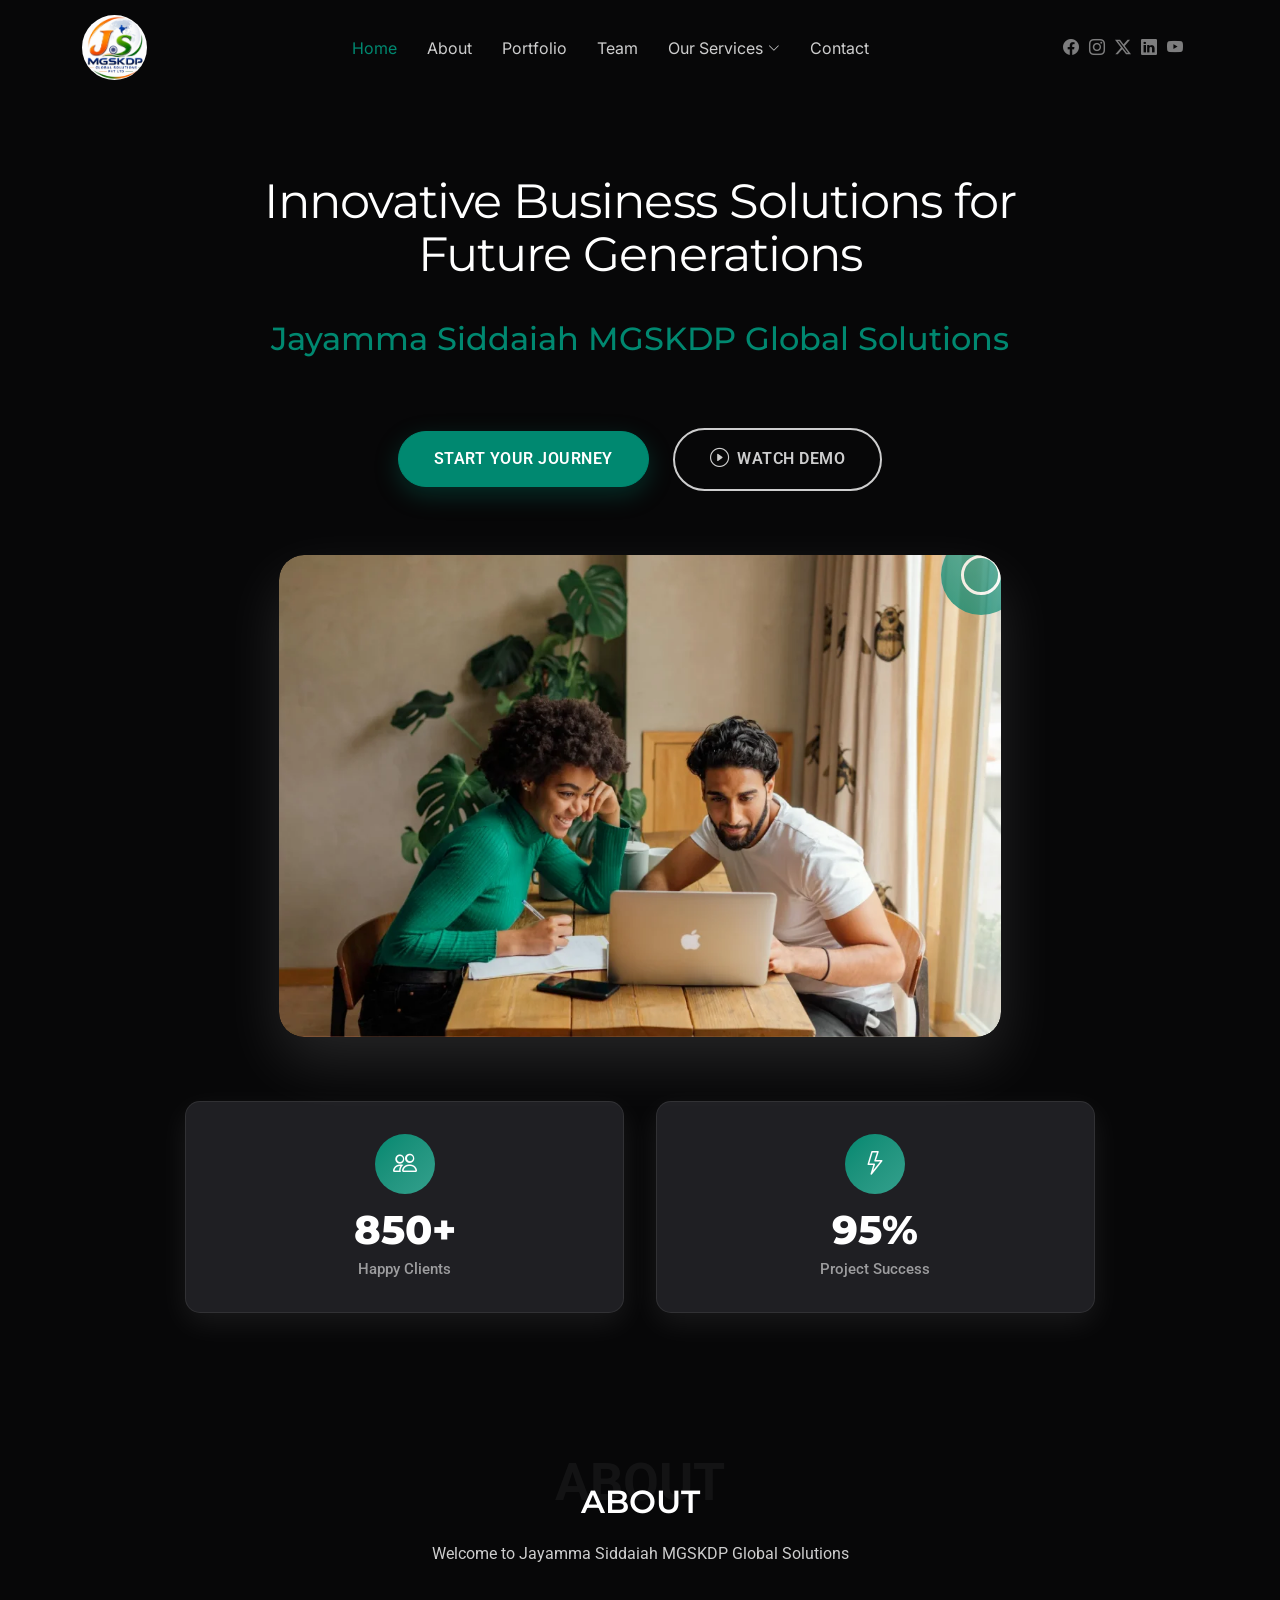
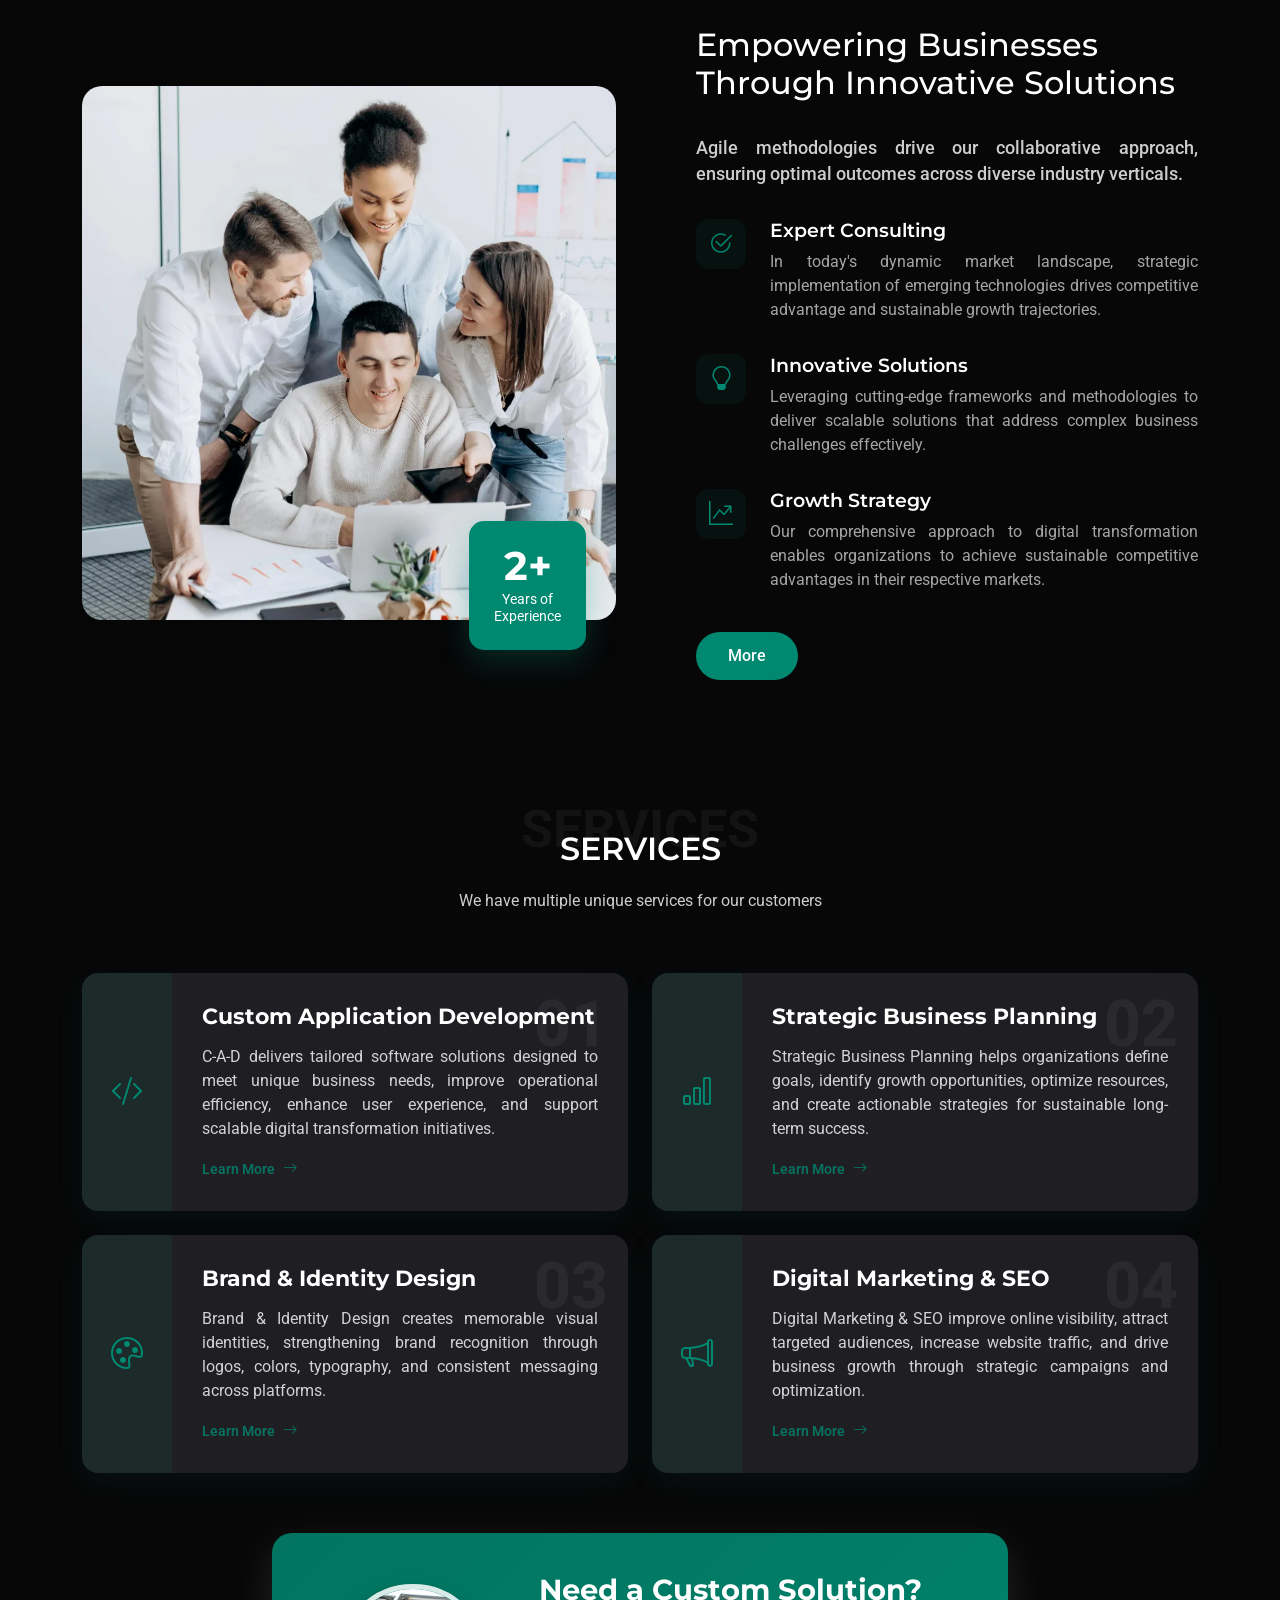
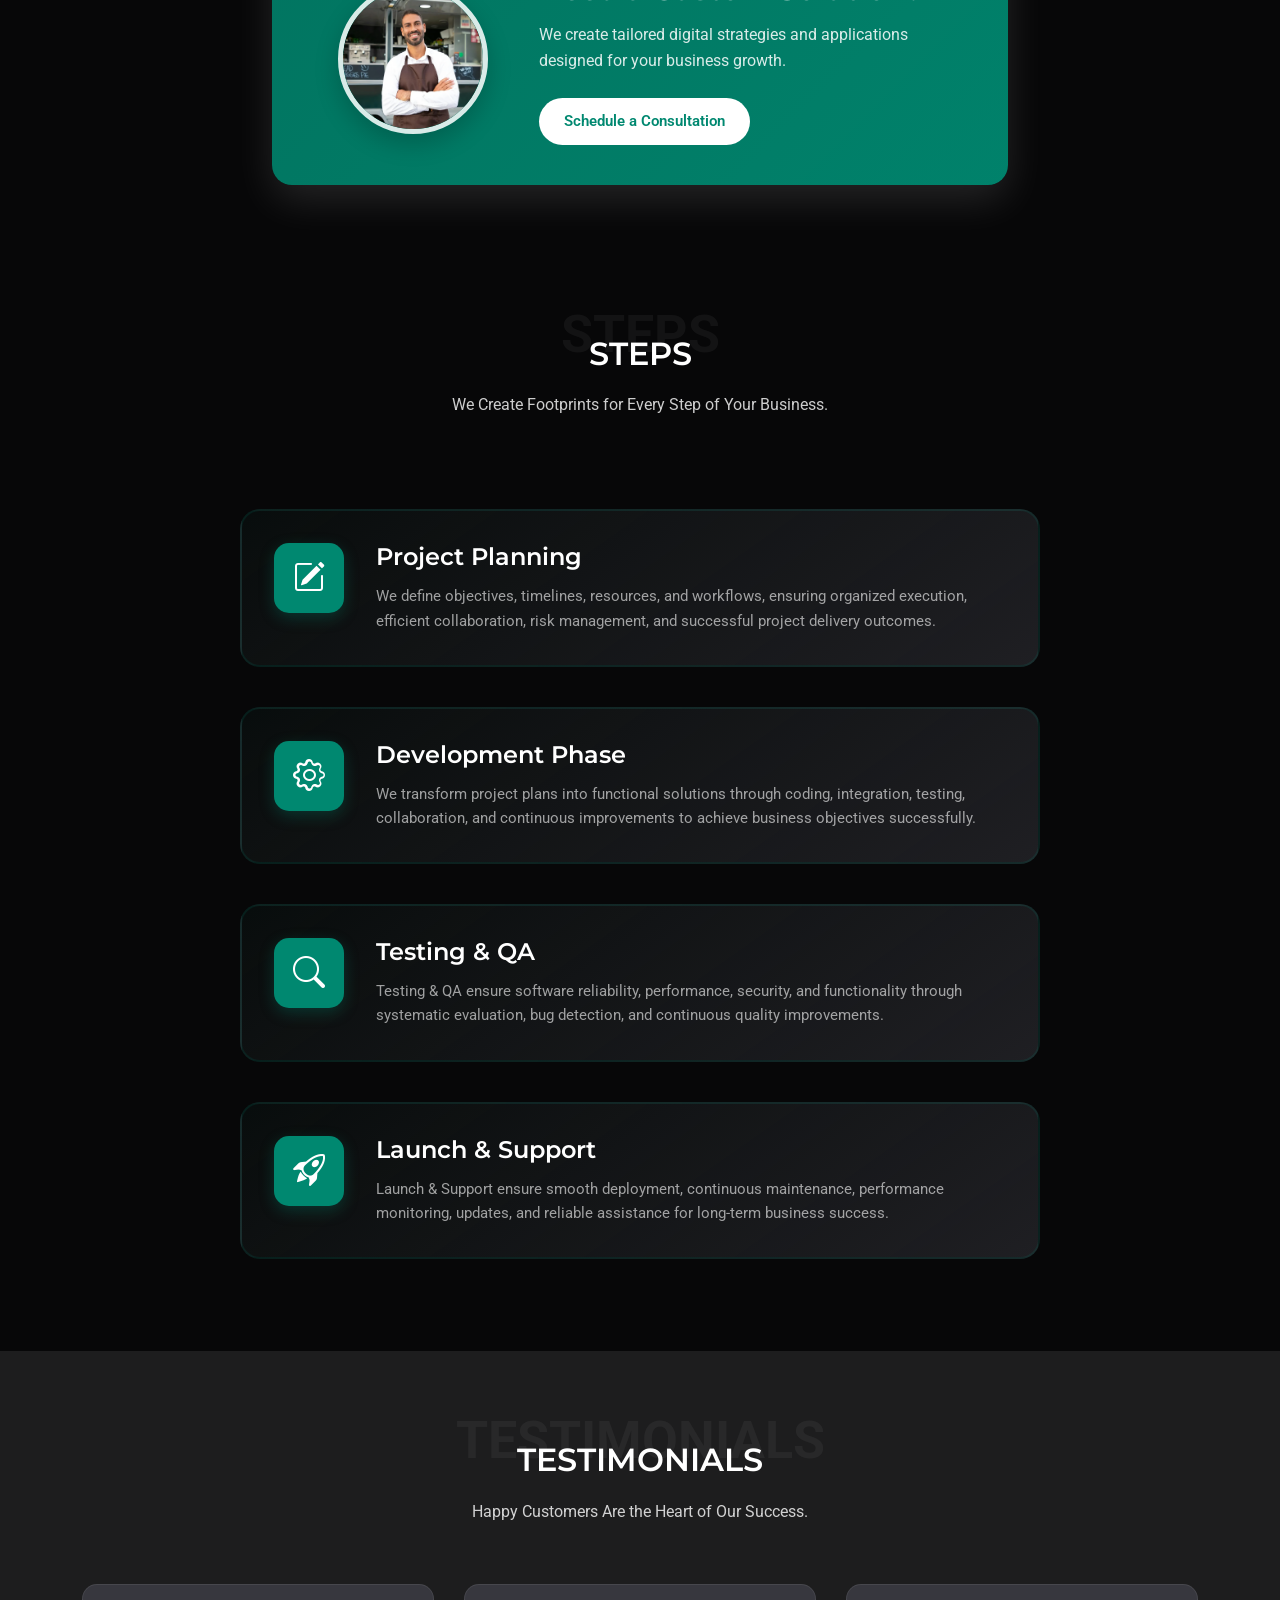
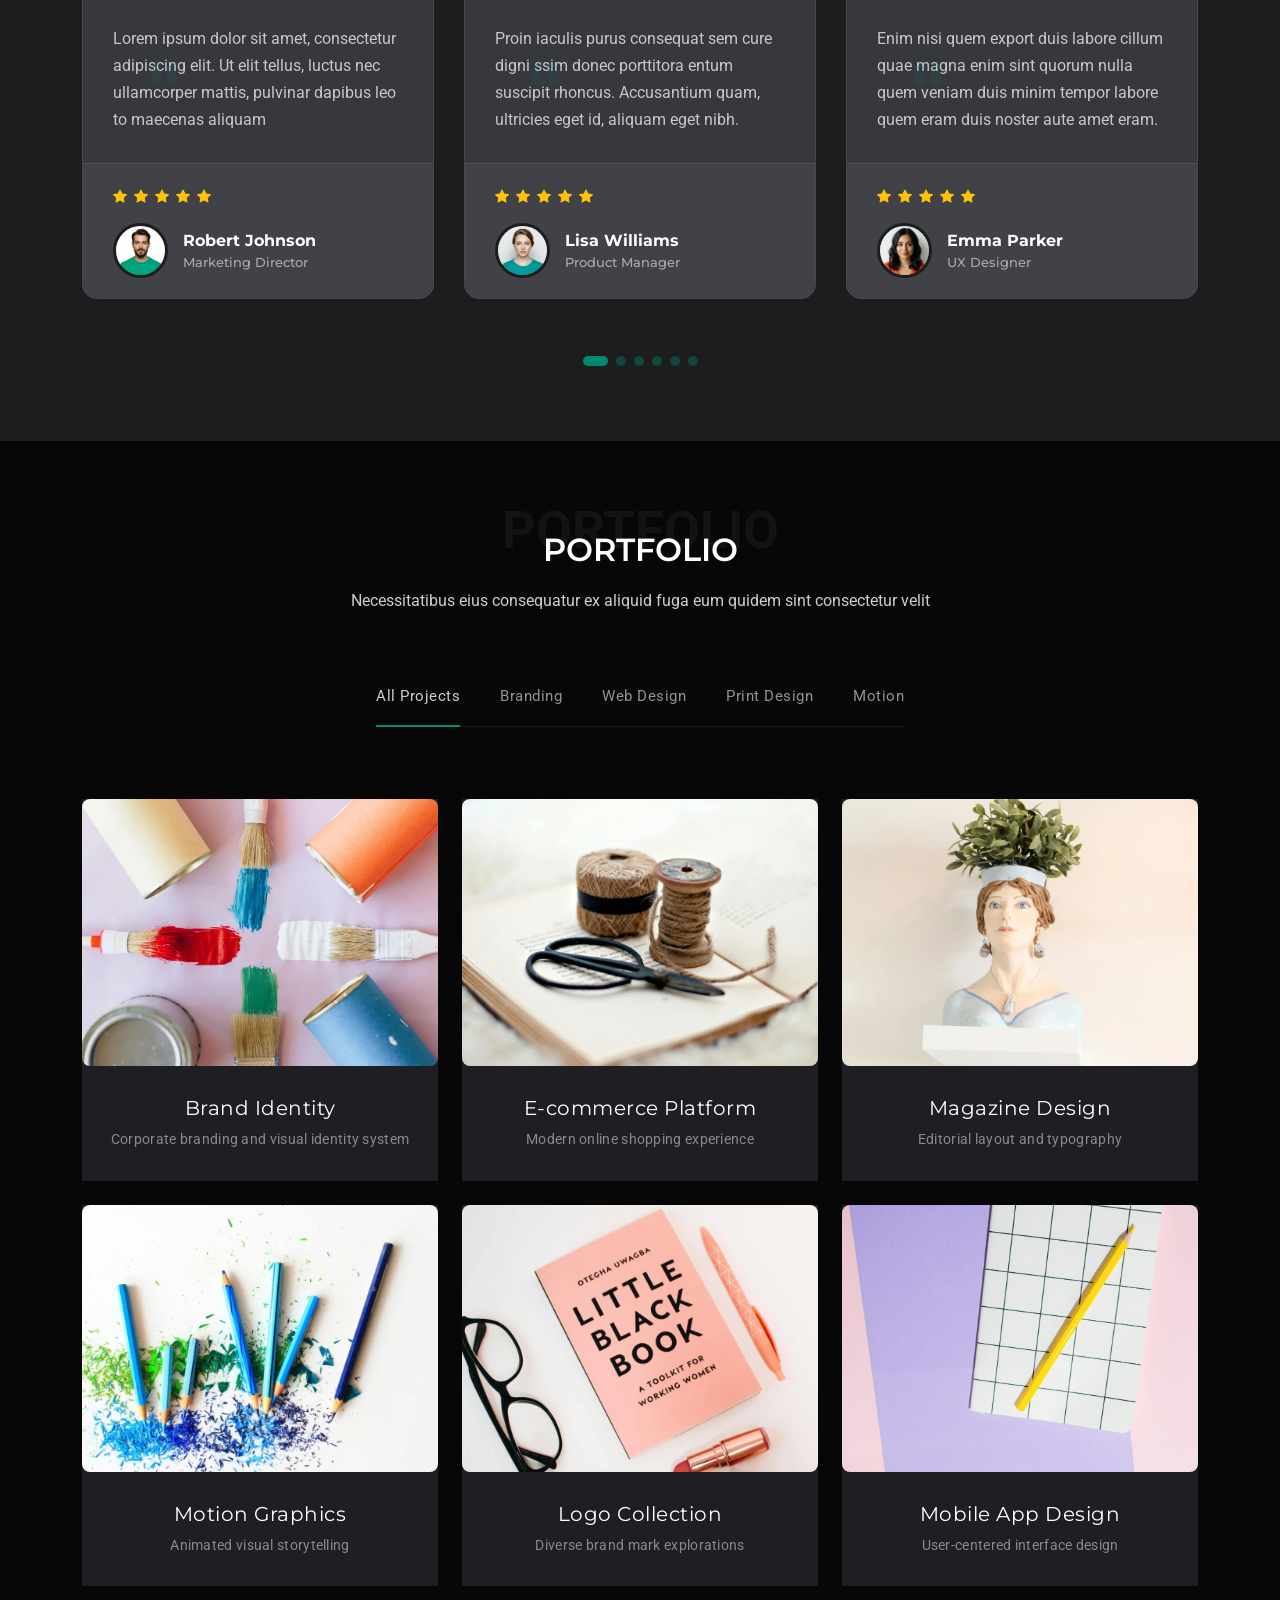
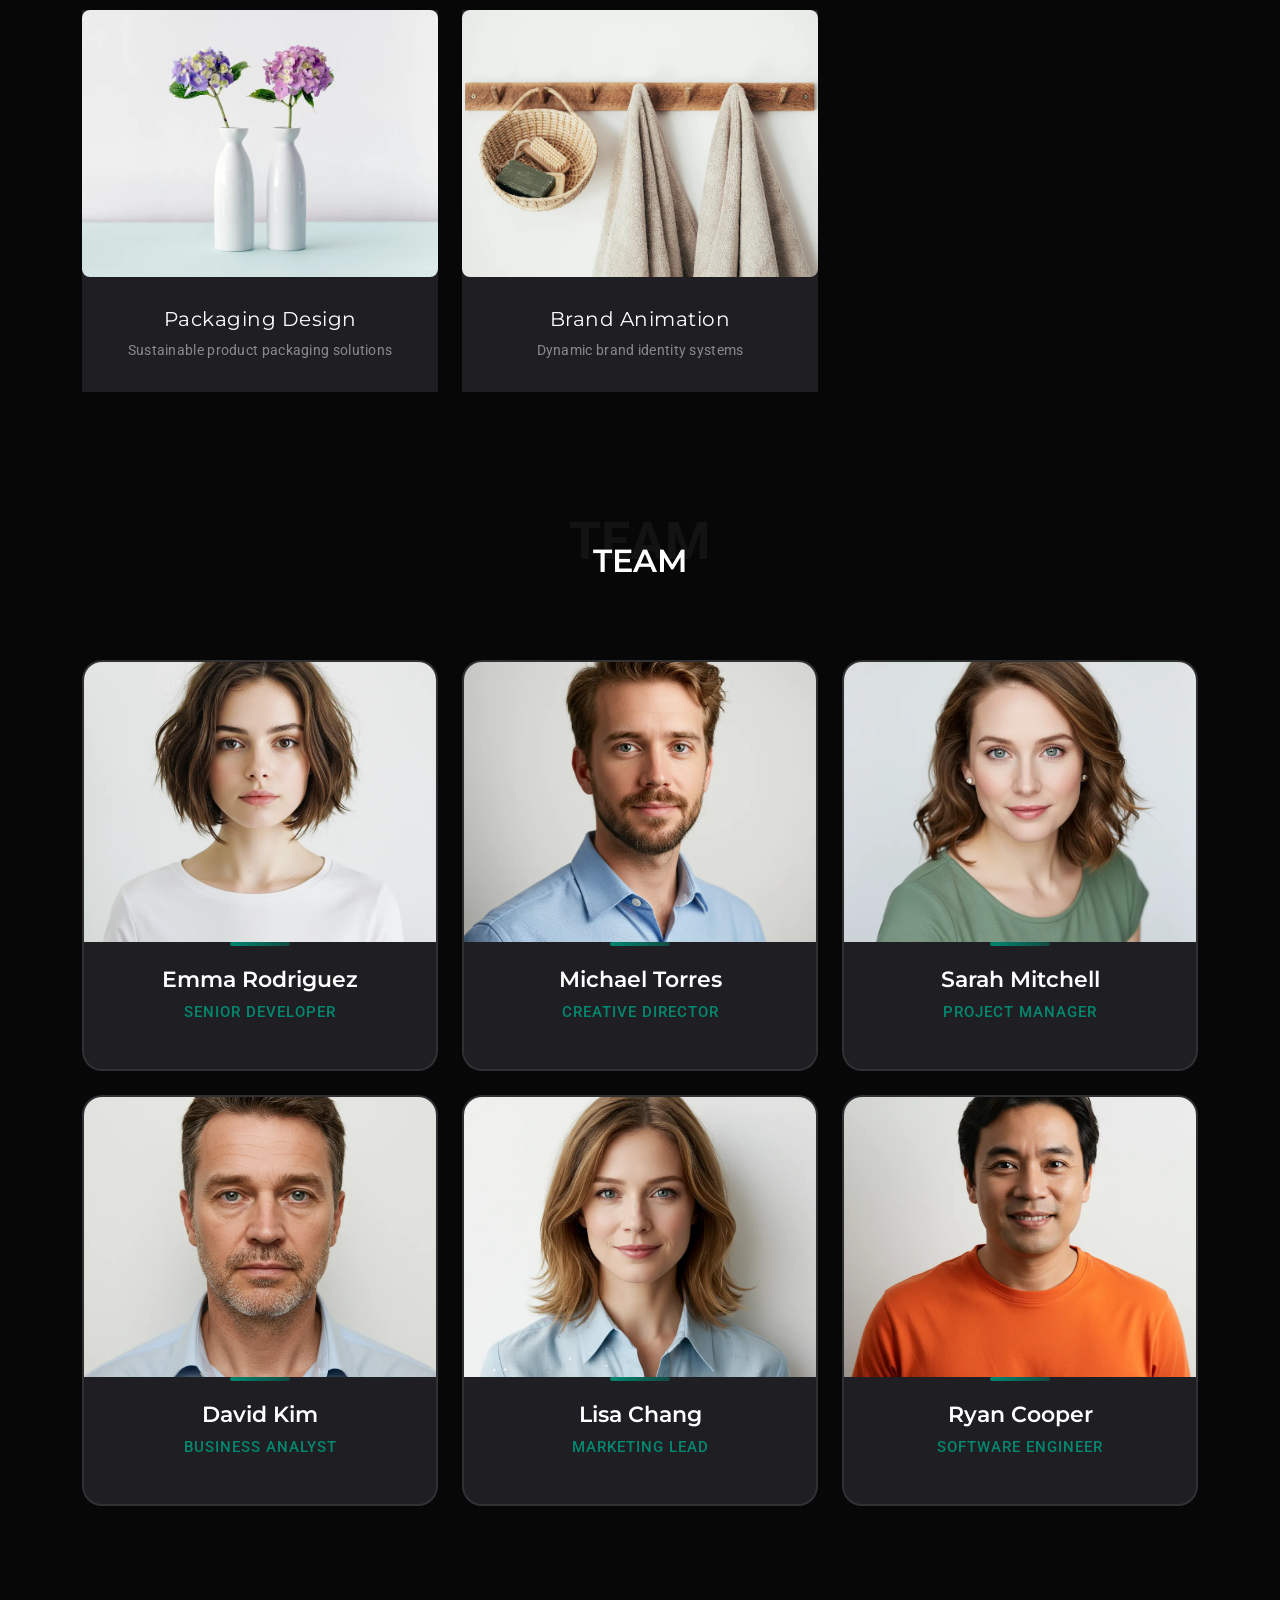
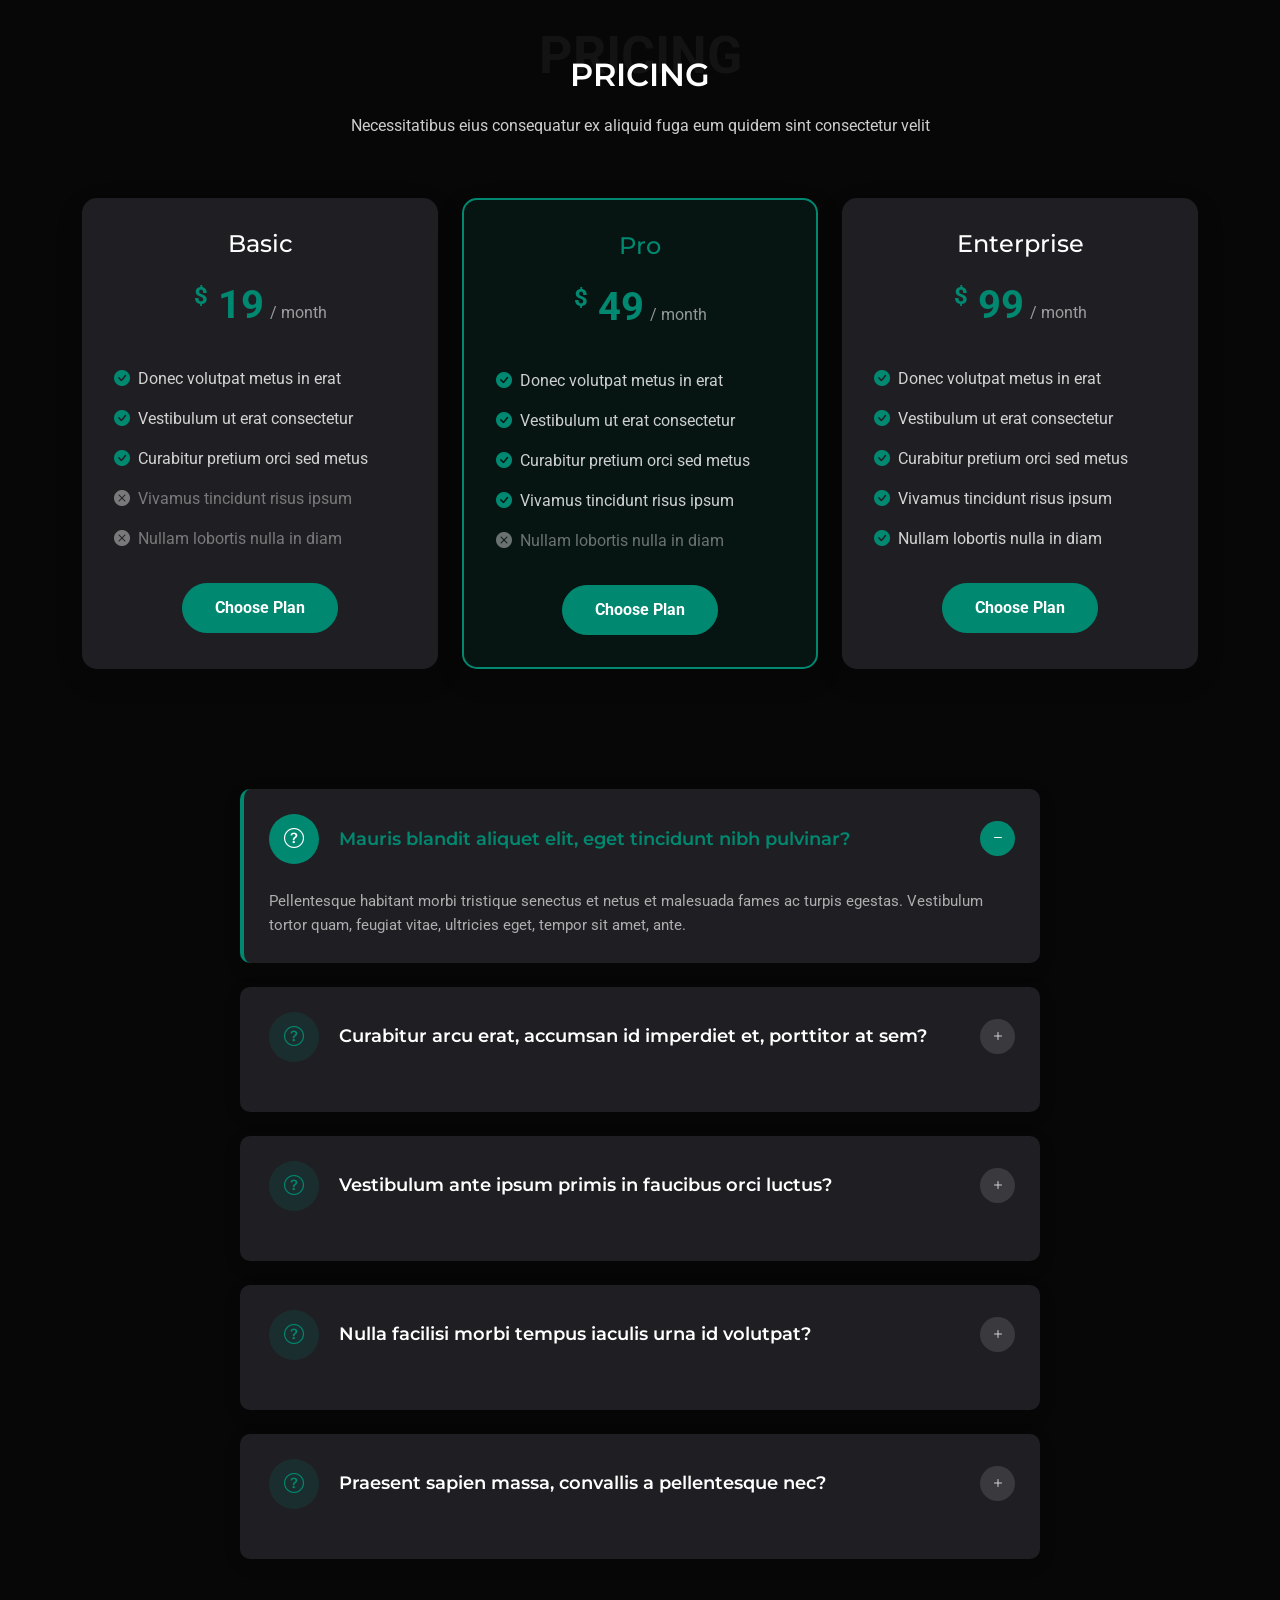
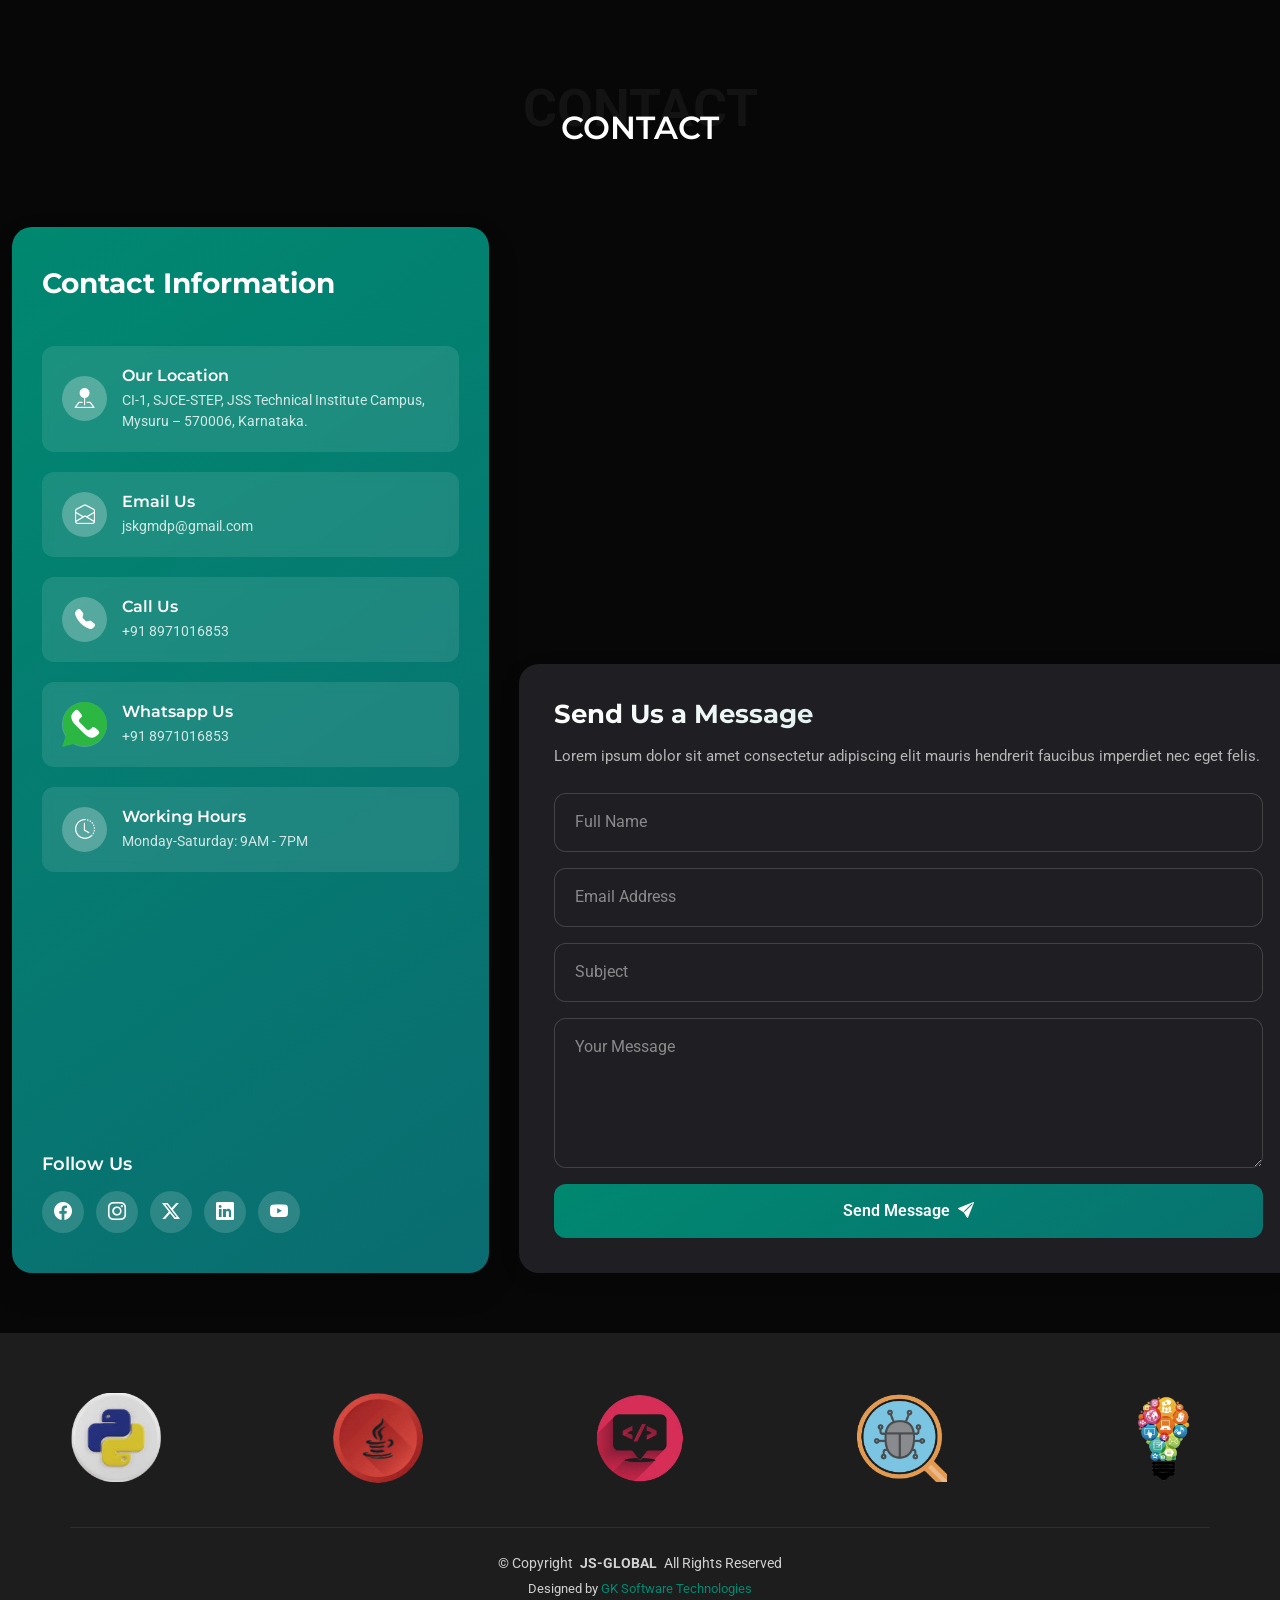
==== commit 951a340f: "2" ====
--- a/index.html
+++ b/index.html
@@ -1241,6 +1241,7 @@
                 </div>
               </div>
 
+              <a href="mailto:jskgmdp@gmail.com" class="call-card">
               <div class="info-card">
                 <div class="icon-container">
                   <i class="bi bi-envelope-open"></i>
@@ -1249,8 +1250,9 @@
                   <h4>Email Us</h4>
                   <p>jskgmdp@gmail.com</p>
                 </div>
-              </div>
-
+              </div></a>
+
+              <a href="tel:+918971016853" class="call-card">
               <div class="info-card">
                 <div class="icon-container">
                   <i class="bi bi-telephone-fill"></i>
@@ -1259,23 +1261,35 @@
                 <div class="card-content">
                   <h4>Call Us</h4>
 
-                  <p>
-                    <a href="tel:+917337864934" class="phone-link">
-                      +91 8971016853
-                    </a>
-                  </p>
-                </div>
-              </div>
-
+                  <p>+91 8971016853</p>
+                </div>
+              </div> </a>
+
+              <a href="https://wa.me/918971016853?text=Hi,%20I%20am%20interested%20in%20your%20services.%20Please%20provide%20more%20details."
+                            class="call-card"
+                            target="_blank">
               <div class="info-card">
                 <div class="icon-container">
-                  <i class="bi bi-whatsapp"></i>
+                  <svg version="1.1" id="Capa_1" xmlns="http://www.w3.org/2000/svg" xmlns:xlink="http://www.w3.org/1999/xlink" x="0px" y="0px"
+	                      viewBox="0 0 58 58" style="enable-background:new 0 0 58 58;" xml:space="preserve">
+                    <g>
+	                    <path style="fill:#2CB742;" d="M0,58l4.988-14.963C2.457,38.78,1,33.812,1,28.5C1,12.76,13.76,0,29.5,0S58,12.76,58,28.5
+		                        S45.24,57,29.5,57c-4.789,0-9.299-1.187-13.26-3.273L0,58z"/>
+	                    <path style="fill:#FFFFFF;" d="M47.683,37.985c-1.316-2.487-6.169-5.331-6.169-5.331c-1.098-0.626-2.423-0.696-3.049,0.42
+                            c0,0-1.577,1.891-1.978,2.163c-1.832,1.241-3.529,1.193-5.242-0.52l-3.981-3.981l-3.981-3.981c-1.713-1.713-1.761-3.41-0.52-5.242
+                            c0.272-0.401,2.163-1.978,2.163-1.978c1.116-0.627,1.046-1.951,0.42-3.049c0,0-2.844-4.853-5.331-6.169
+                            c-1.058-0.56-2.357-0.364-3.203,0.482l-1.758,1.758c-5.577,5.577-2.831,11.873,2.746,17.45l5.097,5.097l5.097,5.097
+                            c5.577,5.577,11.873,8.323,17.45,2.746l1.758-1.758C48.048,40.341,48.243,39.042,47.683,37.985z"/>
+                        </g>
+                  </svg>
                 </div>
                 <div class="card-content">
                   <h4>Whatsapp Us</h4>
                   <p>+91 8971016853</p>
                 </div>
-              </div>
+              </div>  </a>
+              
+
 
               <div class="info-card">
                 <div class="icon-container">
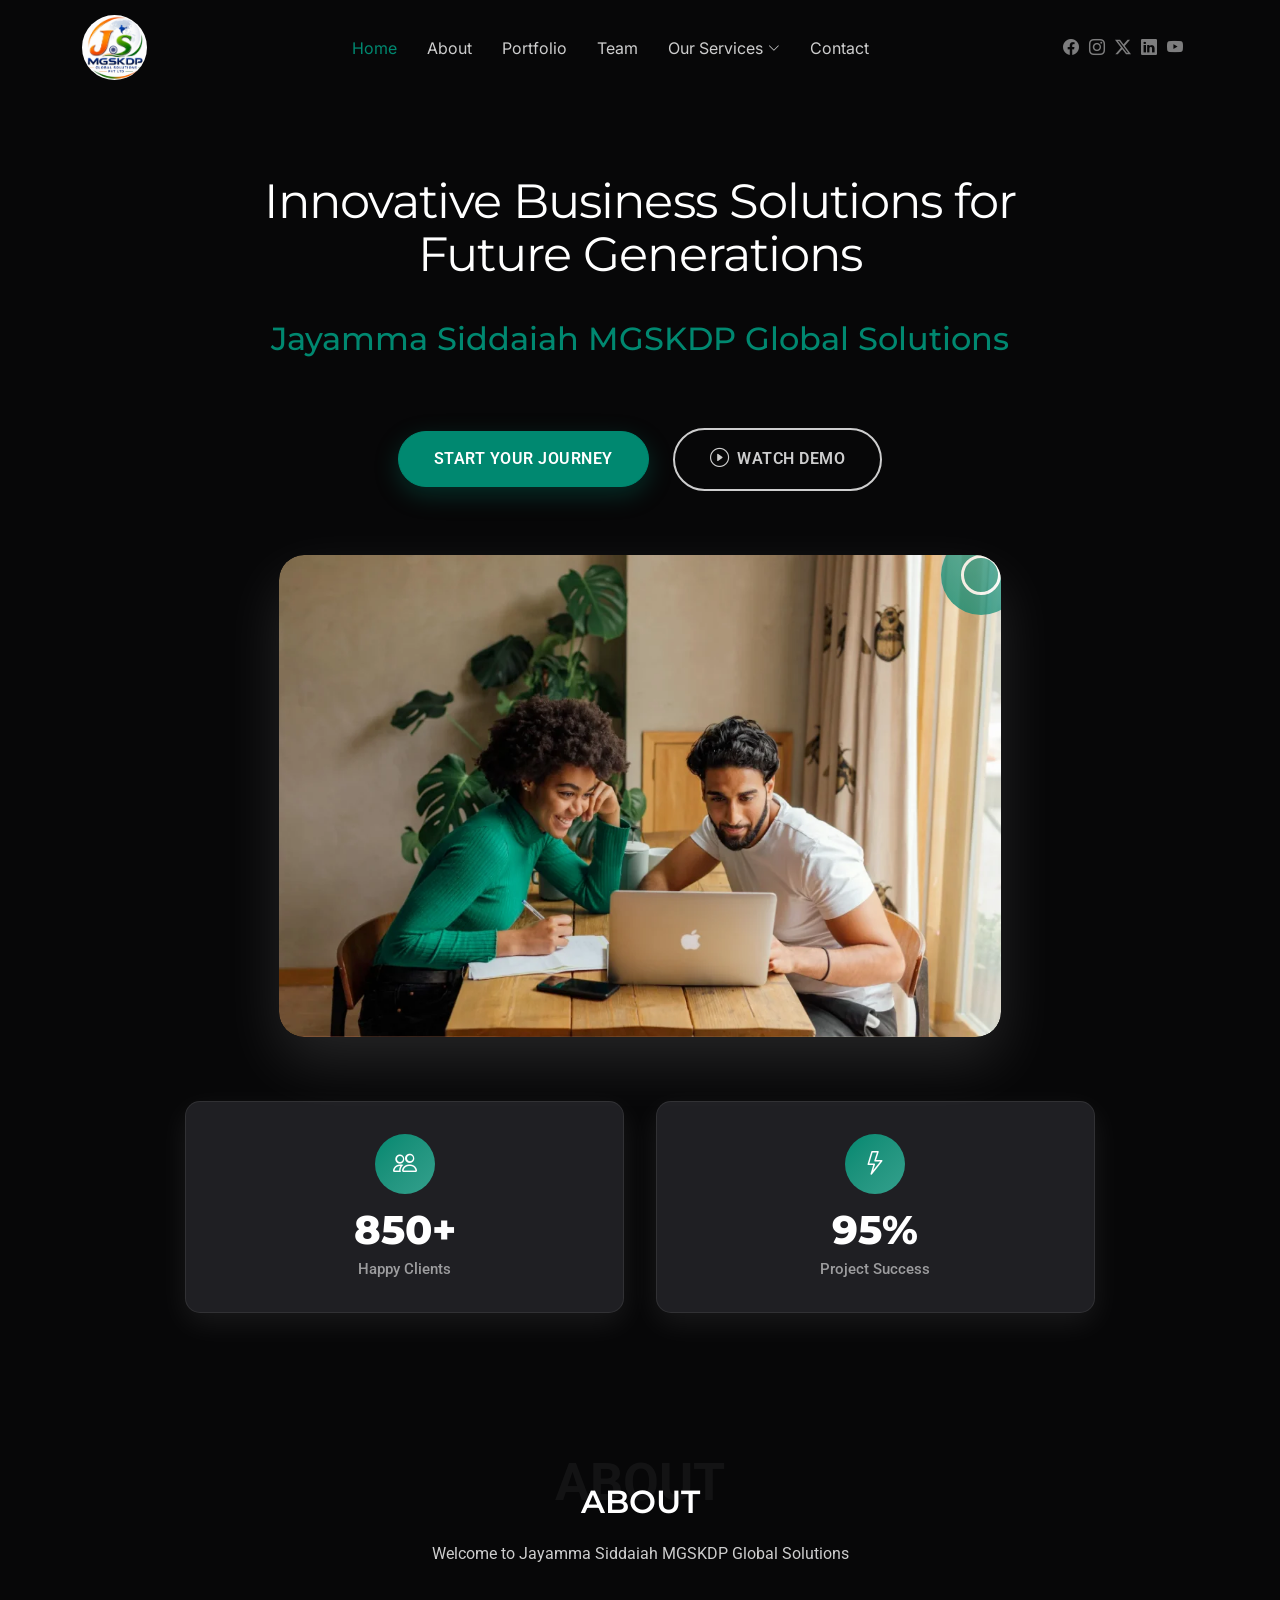
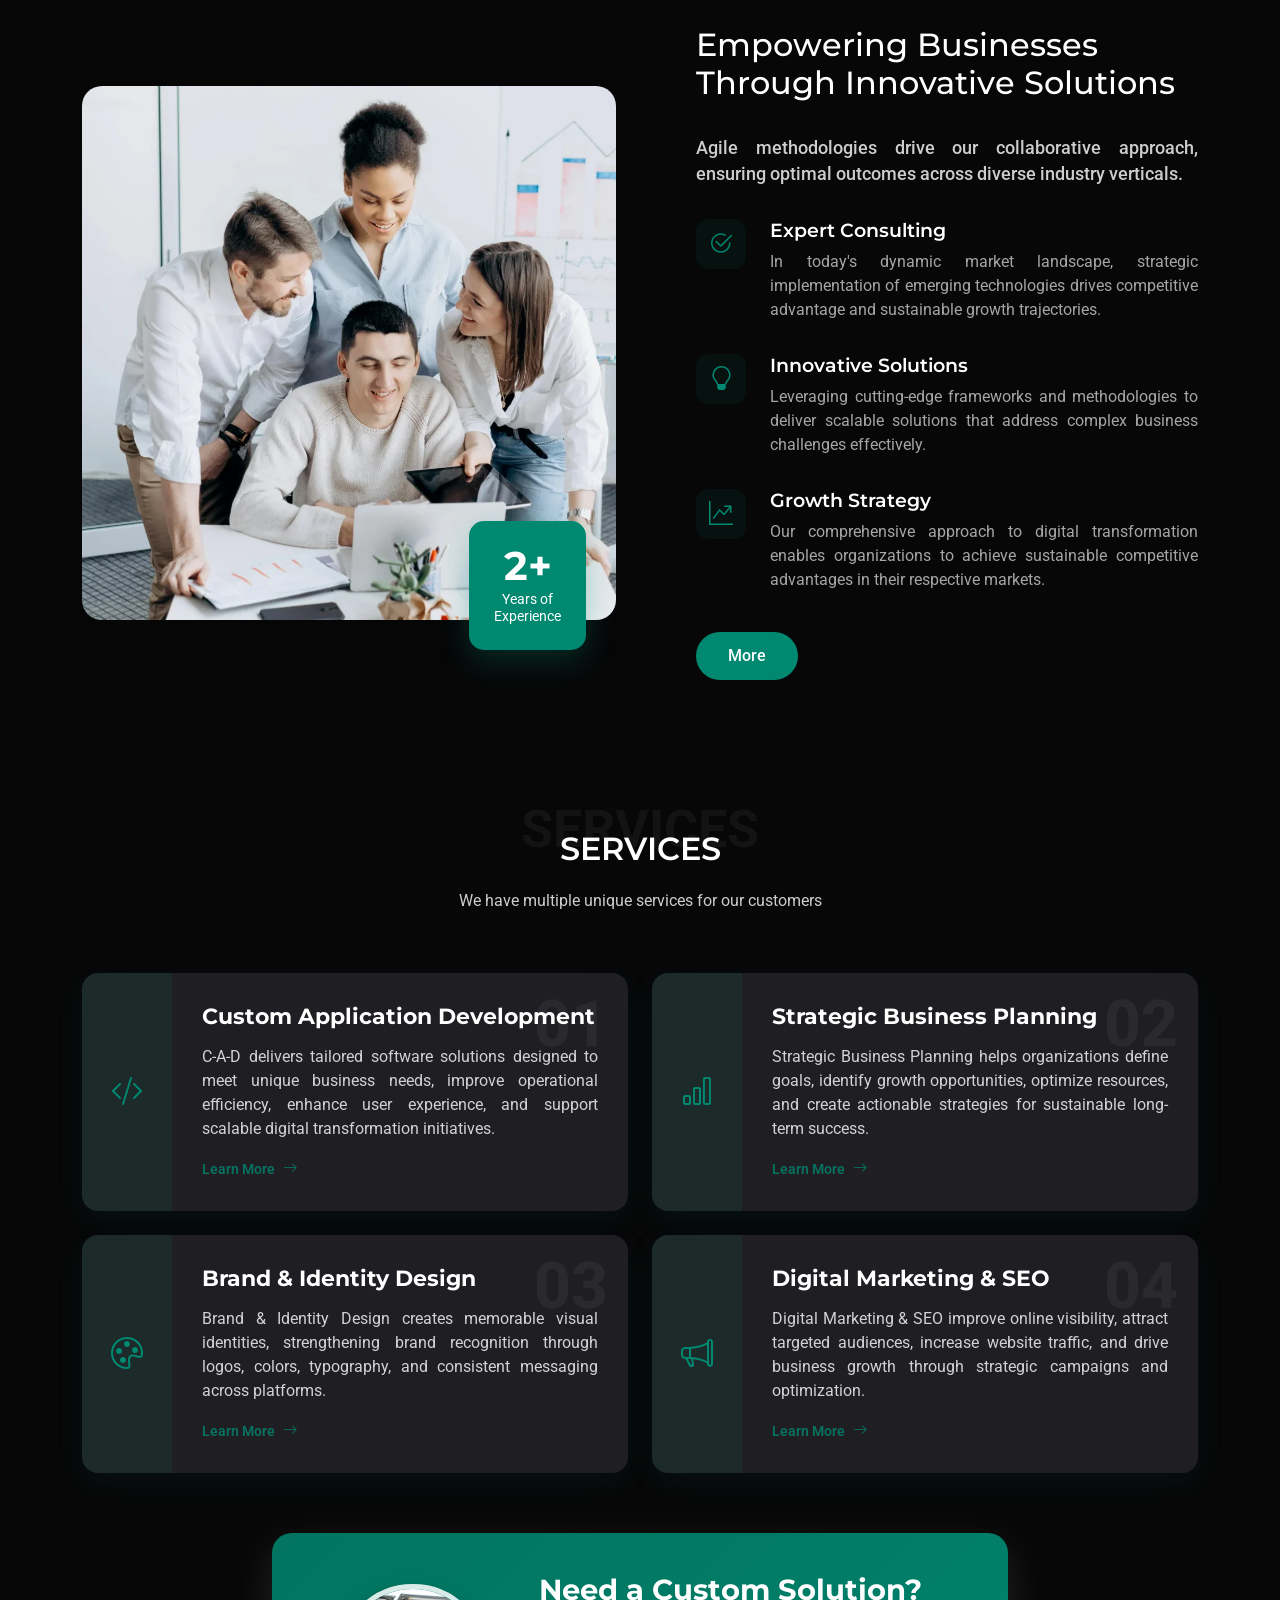
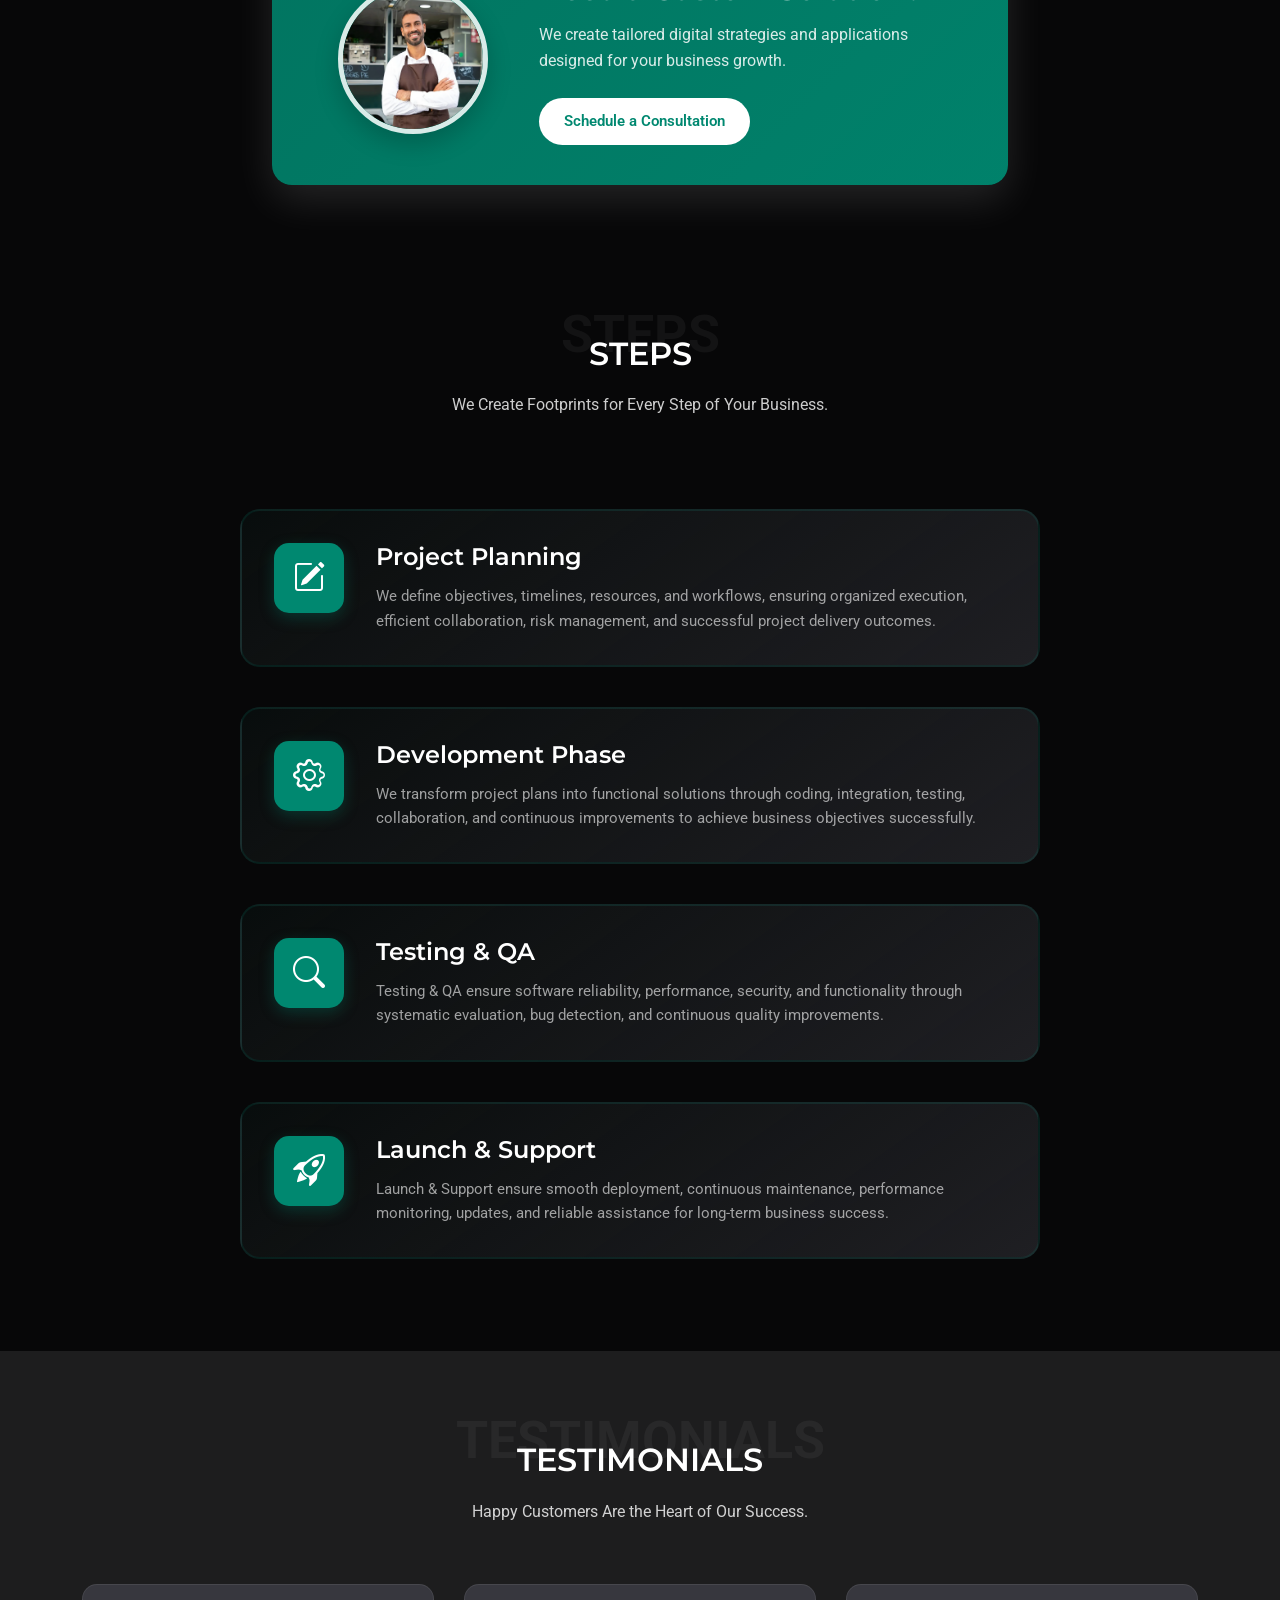
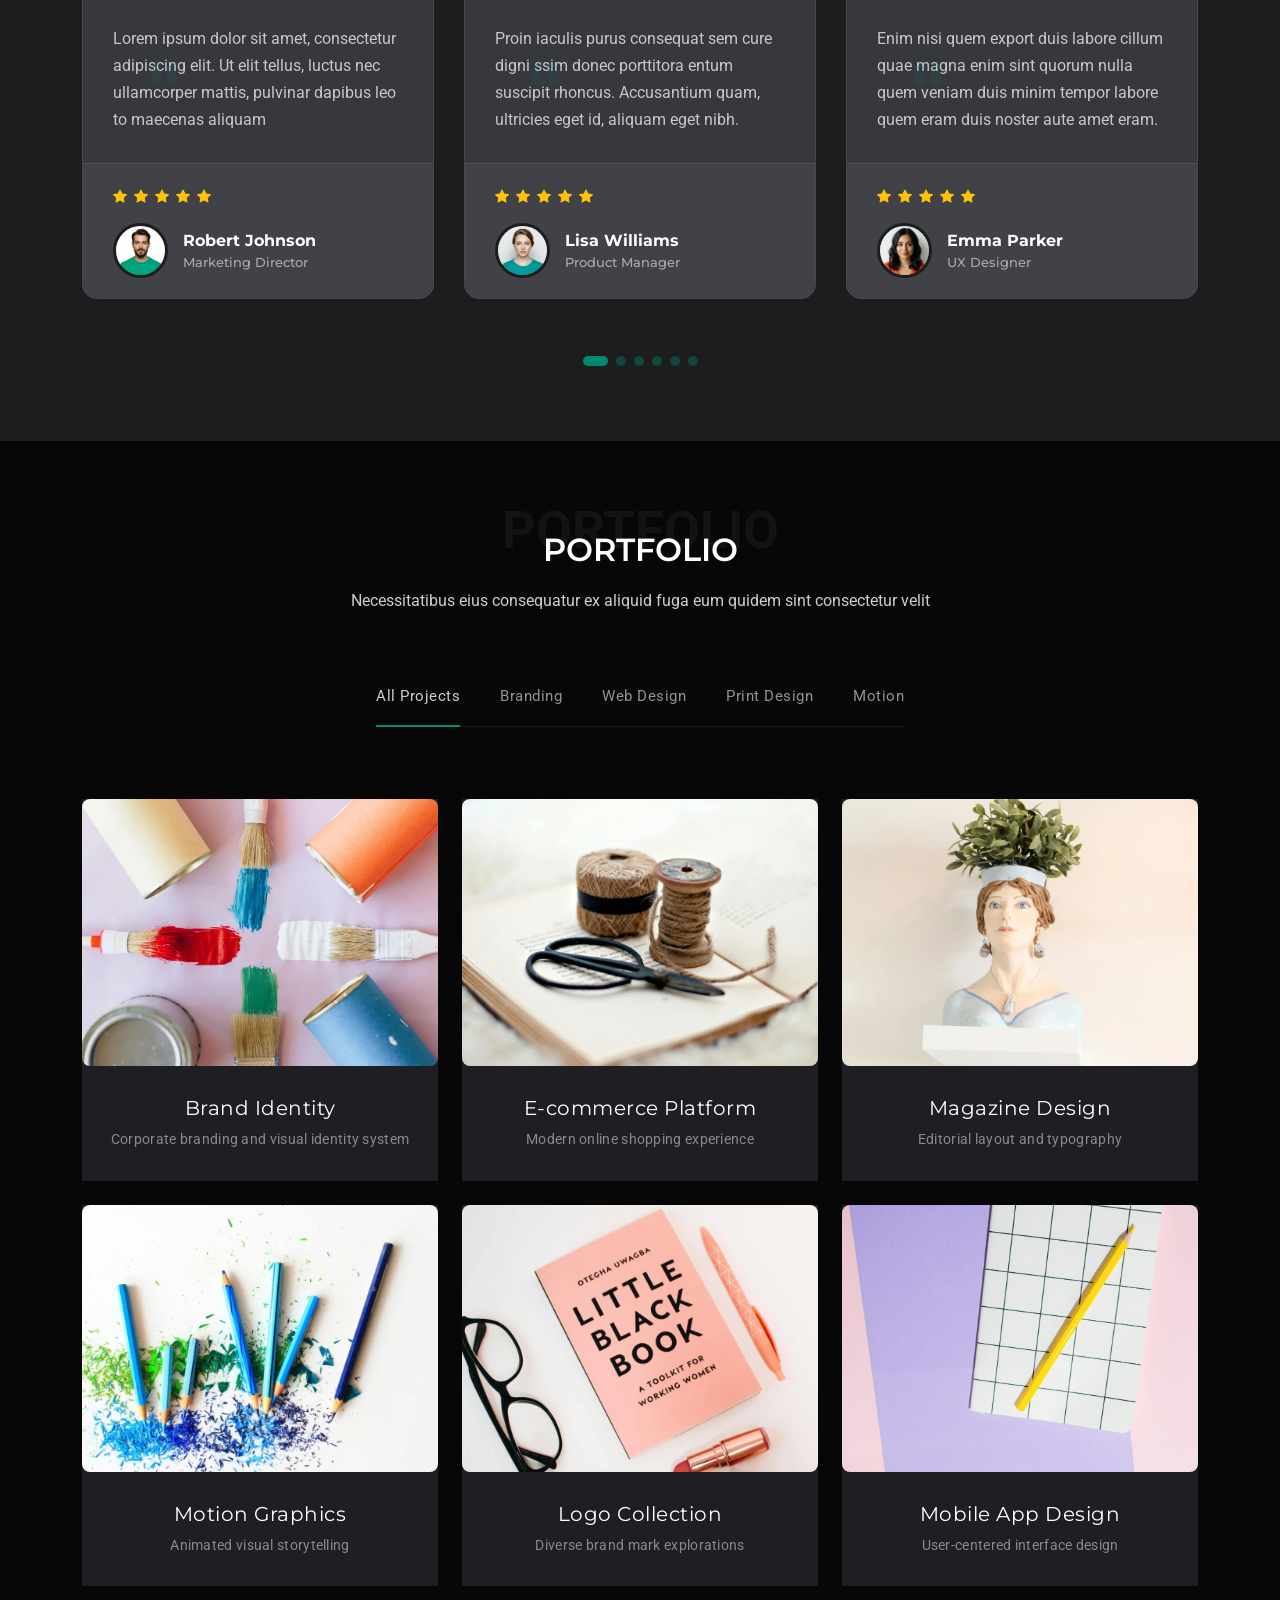
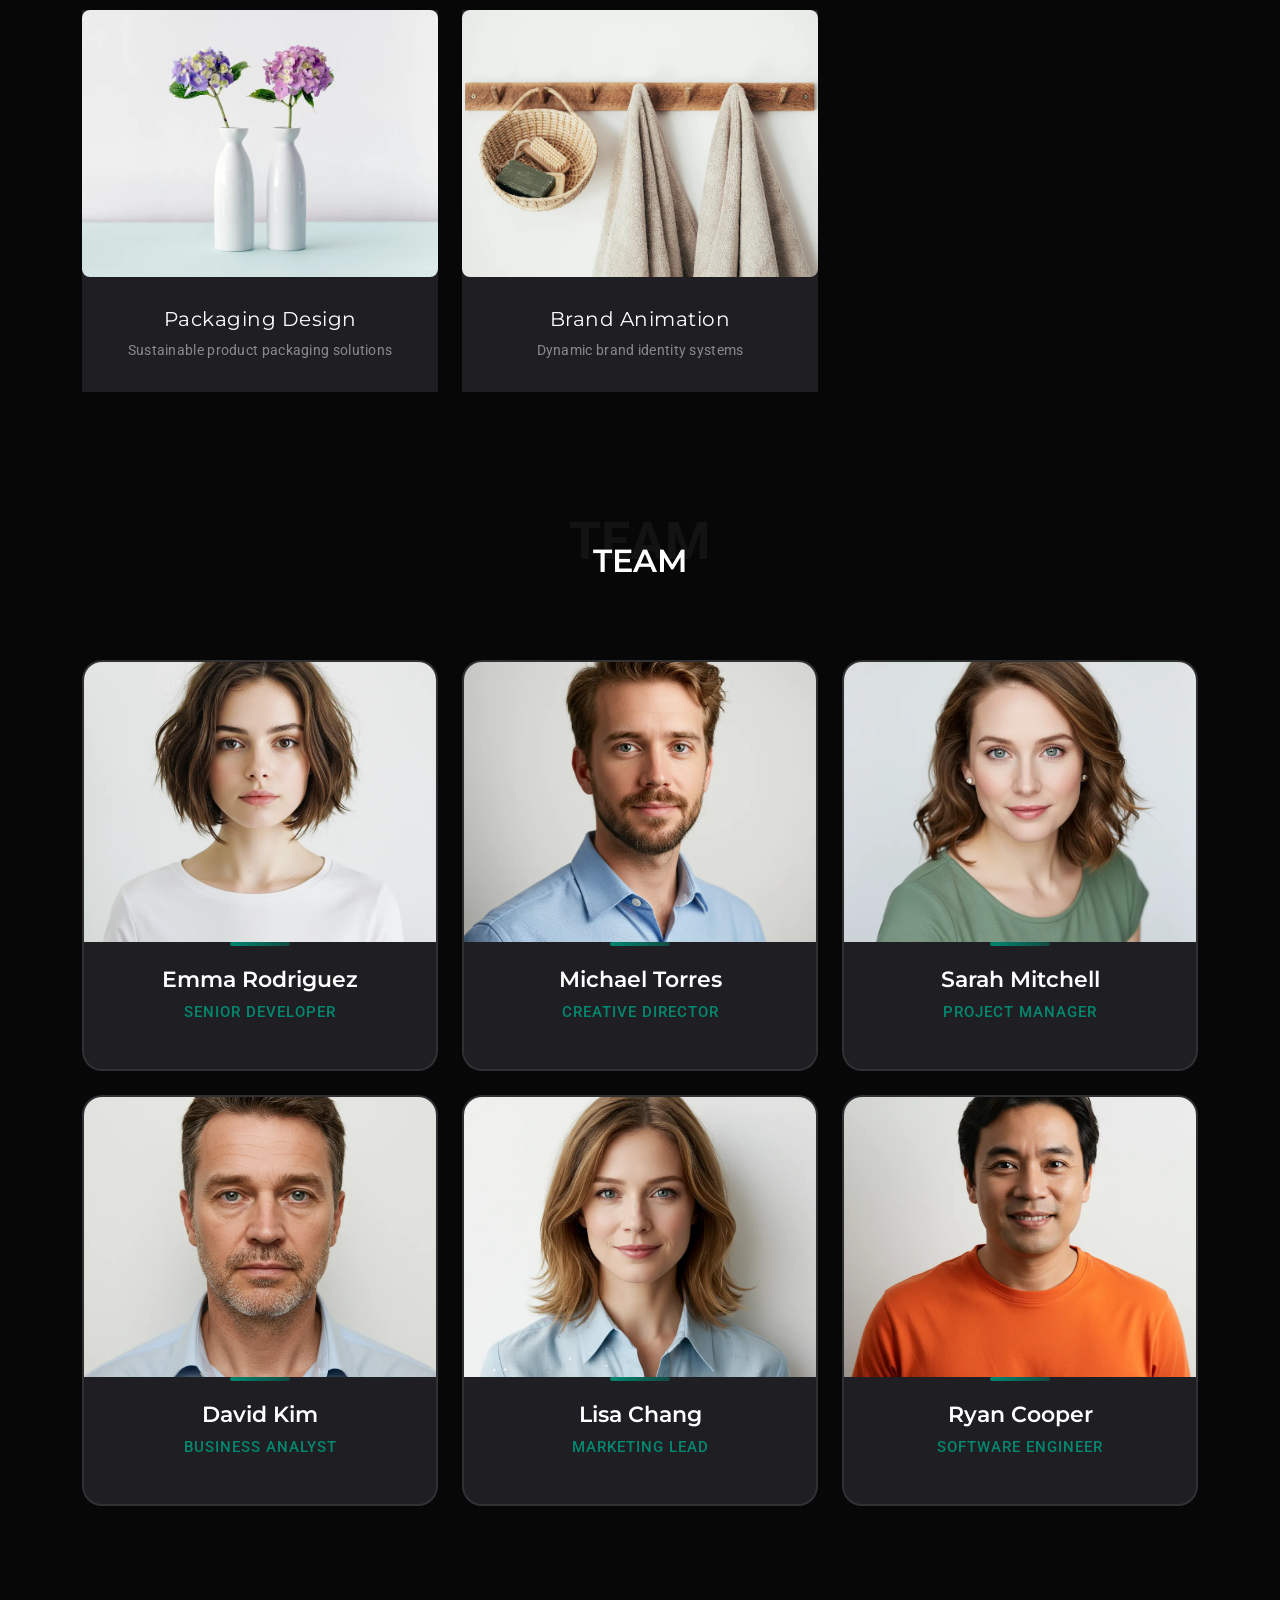
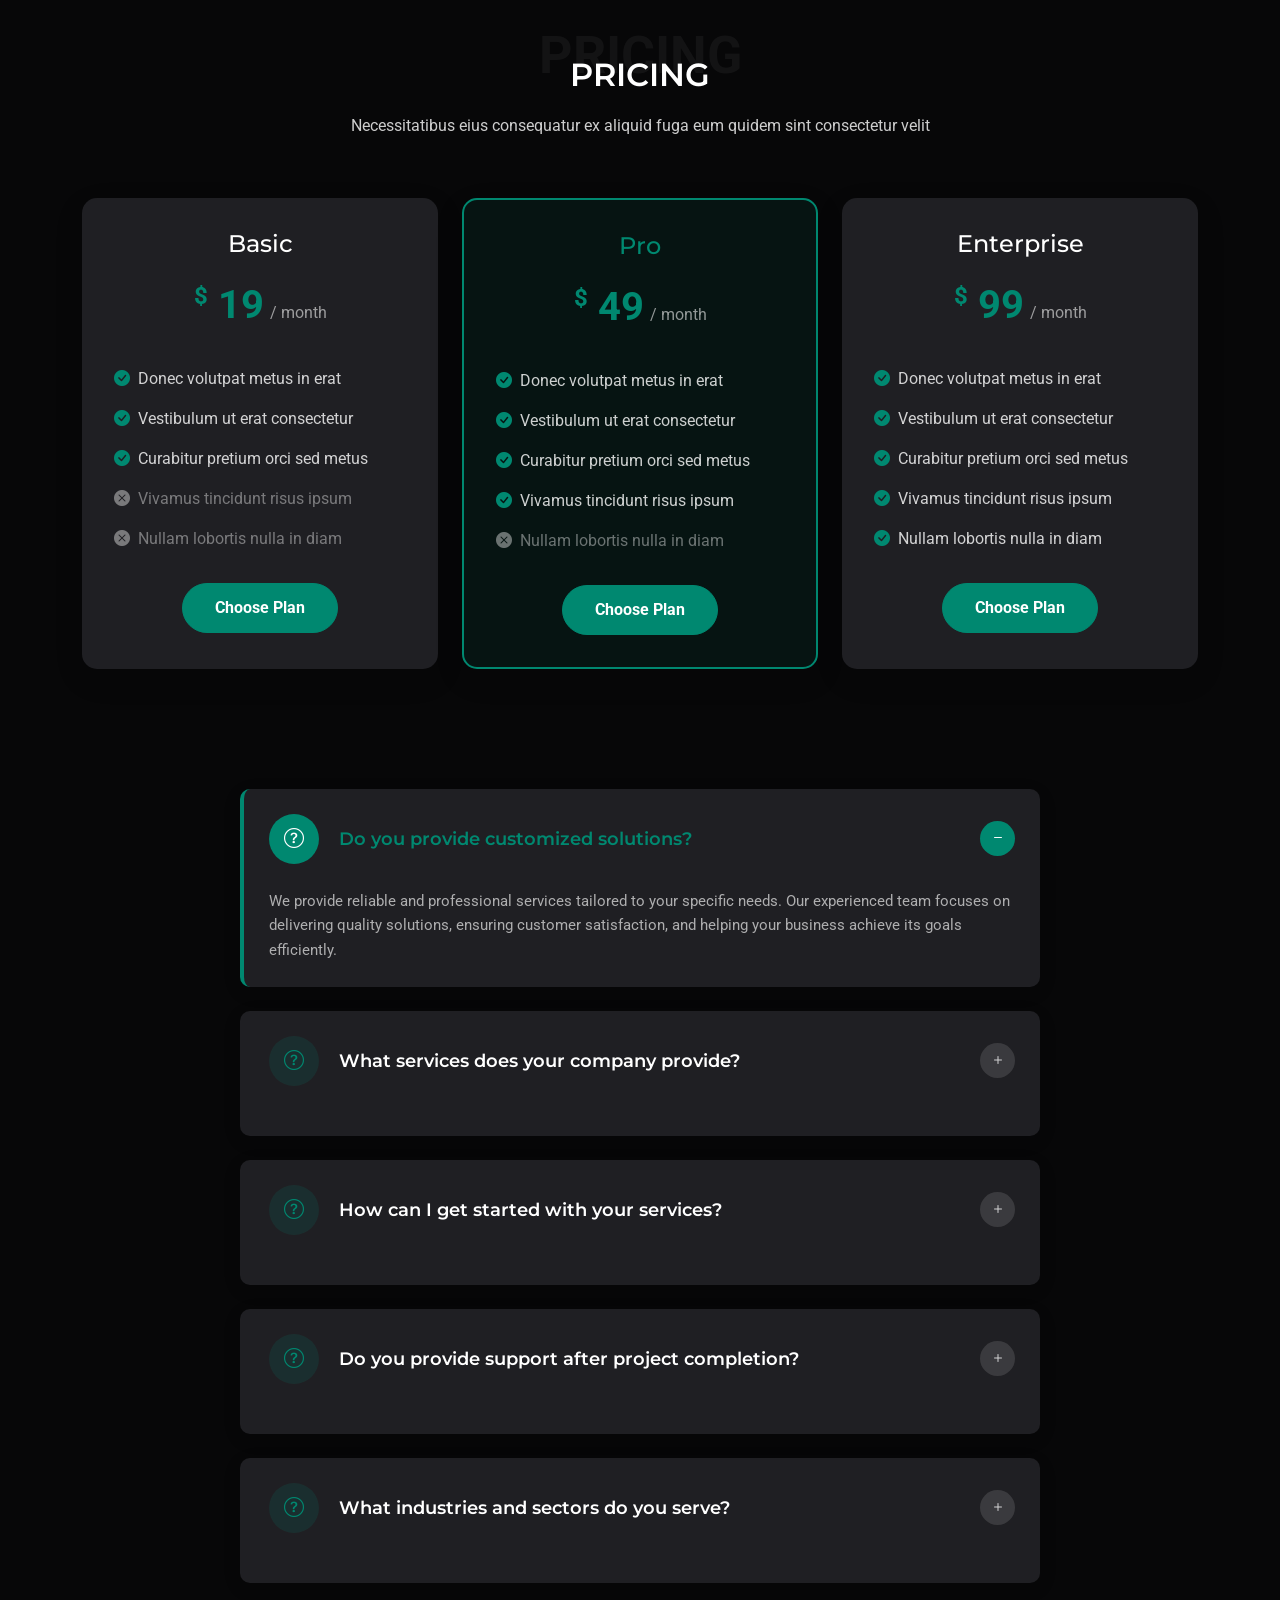
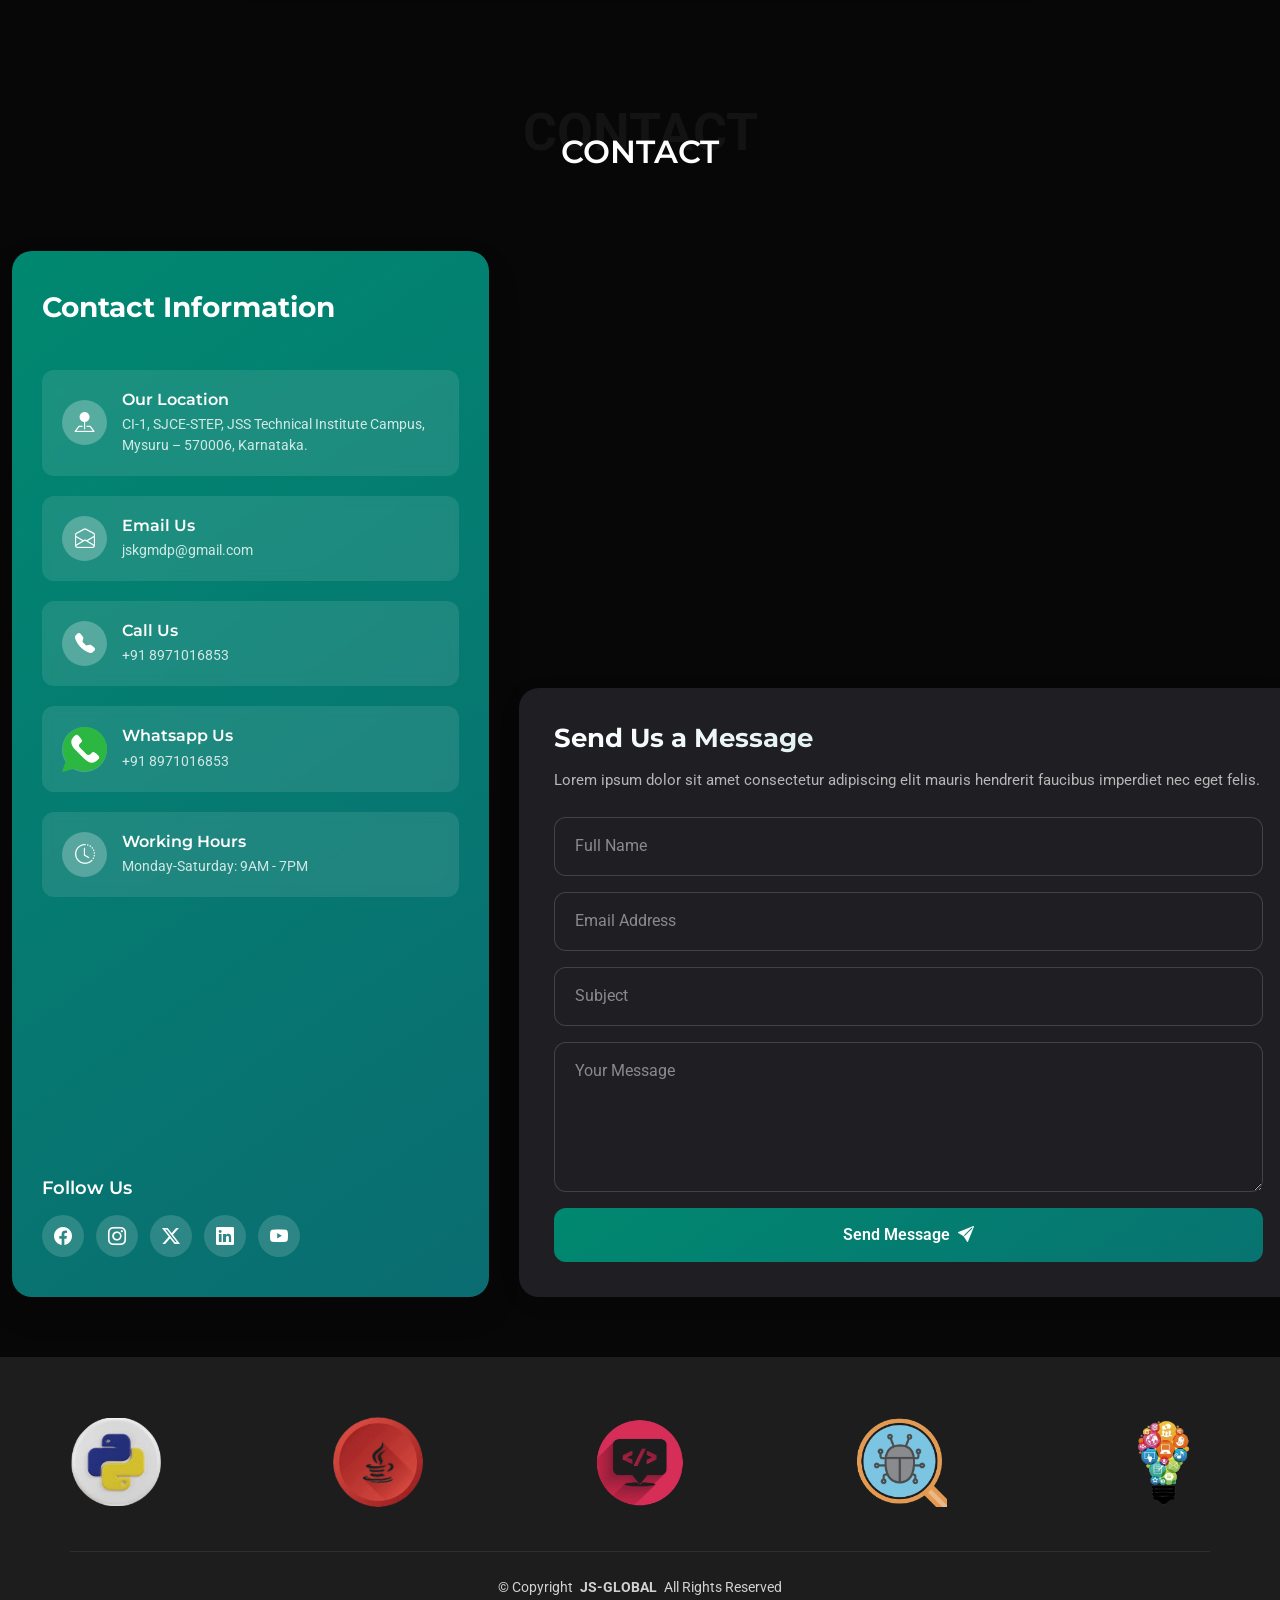
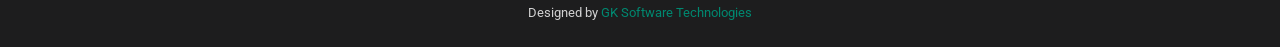
==== commit ff4ad362: "10.6.14.47" ====
--- a/index.html
+++ b/index.html
@@ -1119,7 +1119,7 @@
                   <div class="faq-icon">
                     <i class="bi bi-question-circle"></i>
                   </div>
-                  <h4>Mauris blandit aliquet elit, eget tincidunt nibh pulvinar?</h4>
+                  <h4>Do you provide customized solutions?</h4>
                   <div class="faq-toggle">
                     <i class="bi bi-plus"></i>
                     <i class="bi bi-dash"></i>
@@ -1127,7 +1127,7 @@
                 </div>
                 <div class="faq-content">
                   <div class="content-inner">
-                    <p>Pellentesque habitant morbi tristique senectus et netus et malesuada fames ac turpis egestas. Vestibulum tortor quam, feugiat vitae, ultricies eget, tempor sit amet, ante.</p>
+                    <p>We provide reliable and professional services tailored to your specific needs. Our experienced team focuses on delivering quality solutions, ensuring customer satisfaction, and helping your business achieve its goals efficiently.</p>
                   </div>
                 </div>
               </div><!-- End FAQ Item -->
@@ -1137,7 +1137,7 @@
                   <div class="faq-icon">
                     <i class="bi bi-question-circle"></i>
                   </div>
-                  <h4>Curabitur arcu erat, accumsan id imperdiet et, porttitor at sem?</h4>
+                  <h4>What services does your company provide?</h4>
                   <div class="faq-toggle">
                     <i class="bi bi-plus"></i>
                     <i class="bi bi-dash"></i>
@@ -1145,7 +1145,7 @@
                 </div>
                 <div class="faq-content">
                   <div class="content-inner">
-                    <p>Donec rutrum congue leo eget malesuada. Sed porttitor lectus nibh. Vestibulum ac diam sit amet quam vehicula elementum sed sit amet dui. Proin eget tortor risus. Curabitur aliquet quam id dui posuere blandit.</p>
+                    <p>We offer customized solutions designed to meet the unique requirements of businesses and individuals. Our team works closely with clients to understand their goals, deliver high-quality services, and provide continuous support for long-term success.</p>                      
                   </div>
                 </div>
               </div><!-- End FAQ Item -->
@@ -1155,7 +1155,7 @@
                   <div class="faq-icon">
                     <i class="bi bi-question-circle"></i>
                   </div>
-                  <h4>Vestibulum ante ipsum primis in faucibus orci luctus?</h4>
+                  <h4>How can I get started with your services?</h4>
                   <div class="faq-toggle">
                     <i class="bi bi-plus"></i>
                     <i class="bi bi-dash"></i>
@@ -1163,7 +1163,7 @@
                 </div>
                 <div class="faq-content">
                   <div class="content-inner">
-                    <p>Lorem ipsum dolor sit amet, consectetur adipiscing elit, sed do eiusmod tempor incididunt ut labore et dolore magna aliqua. Ut enim ad minim veniam, quis nostrud exercitation ullamco laboris.</p>
+                    <p>You can get started by contacting our team through our website, phone, or email. We will discuss your requirements, provide suitable recommendations, and guide you through the process from consultation to project completion.</p>
                   </div>
                 </div>
               </div><!-- End FAQ Item -->
@@ -1173,7 +1173,7 @@
                   <div class="faq-icon">
                     <i class="bi bi-question-circle"></i>
                   </div>
-                  <h4>Nulla facilisi morbi tempus iaculis urna id volutpat?</h4>
+                  <h4>Do you provide support after project completion?</h4>
                   <div class="faq-toggle">
                     <i class="bi bi-plus"></i>
                     <i class="bi bi-dash"></i>
@@ -1181,7 +1181,7 @@
                 </div>
                 <div class="faq-content">
                   <div class="content-inner">
-                    <p>Sed ut perspiciatis unde omnis iste natus error sit voluptatem accusantium doloremque laudantium. Totam rem aperiam, eaque ipsa quae ab illo inventore veritatis.</p>
+                    <p>Yes, we provide ongoing support and maintenance services to ensure smooth operation and long-term success. Our team is available to assist with updates, troubleshooting, enhancements, and any additional requirements after project delivery.</p>                  
                   </div>
                 </div>
               </div><!-- End FAQ Item -->
@@ -1191,7 +1191,7 @@
                   <div class="faq-icon">
                     <i class="bi bi-question-circle"></i>
                   </div>
-                  <h4>Praesent sapien massa, convallis a pellentesque nec?</h4>
+                  <h4>What industries and sectors do you serve?</h4>
                   <div class="faq-toggle">
                     <i class="bi bi-plus"></i>
                     <i class="bi bi-dash"></i>
@@ -1199,7 +1199,7 @@
                 </div>
                 <div class="faq-content">
                   <div class="content-inner">
-                    <p>At vero eos et accusamus et iusto odio dignissimos ducimus qui blanditiis praesentium voluptatum deleniti atque corrupti quos dolores et quas molestias excepturi sint.</p>
+                    <p>We serve a wide range of industries, including technology, education, healthcare, retail, finance, construction, travel, and community organizations. Our flexible approach enables us to deliver solutions that address the unique challenges and objectives of each sector.</p>
                   </div>
                 </div>
               </div><!-- End FAQ Item -->
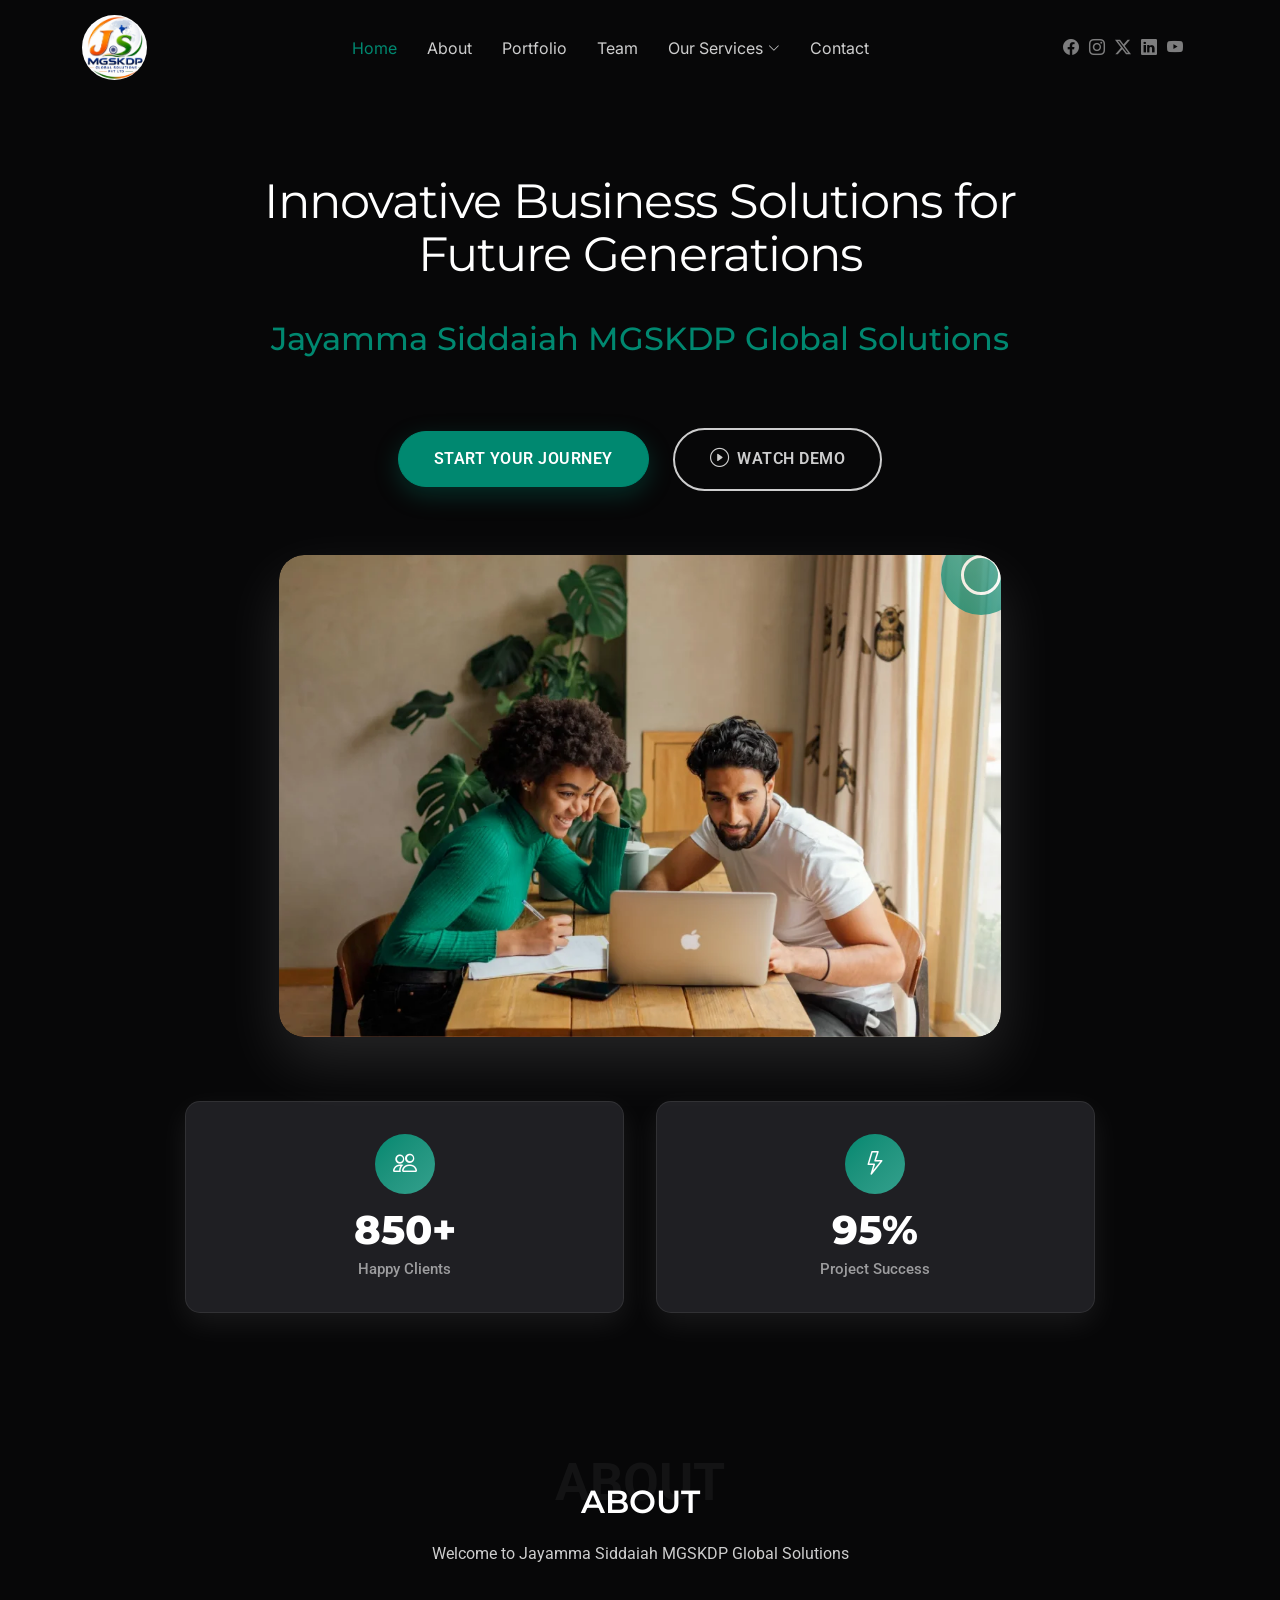
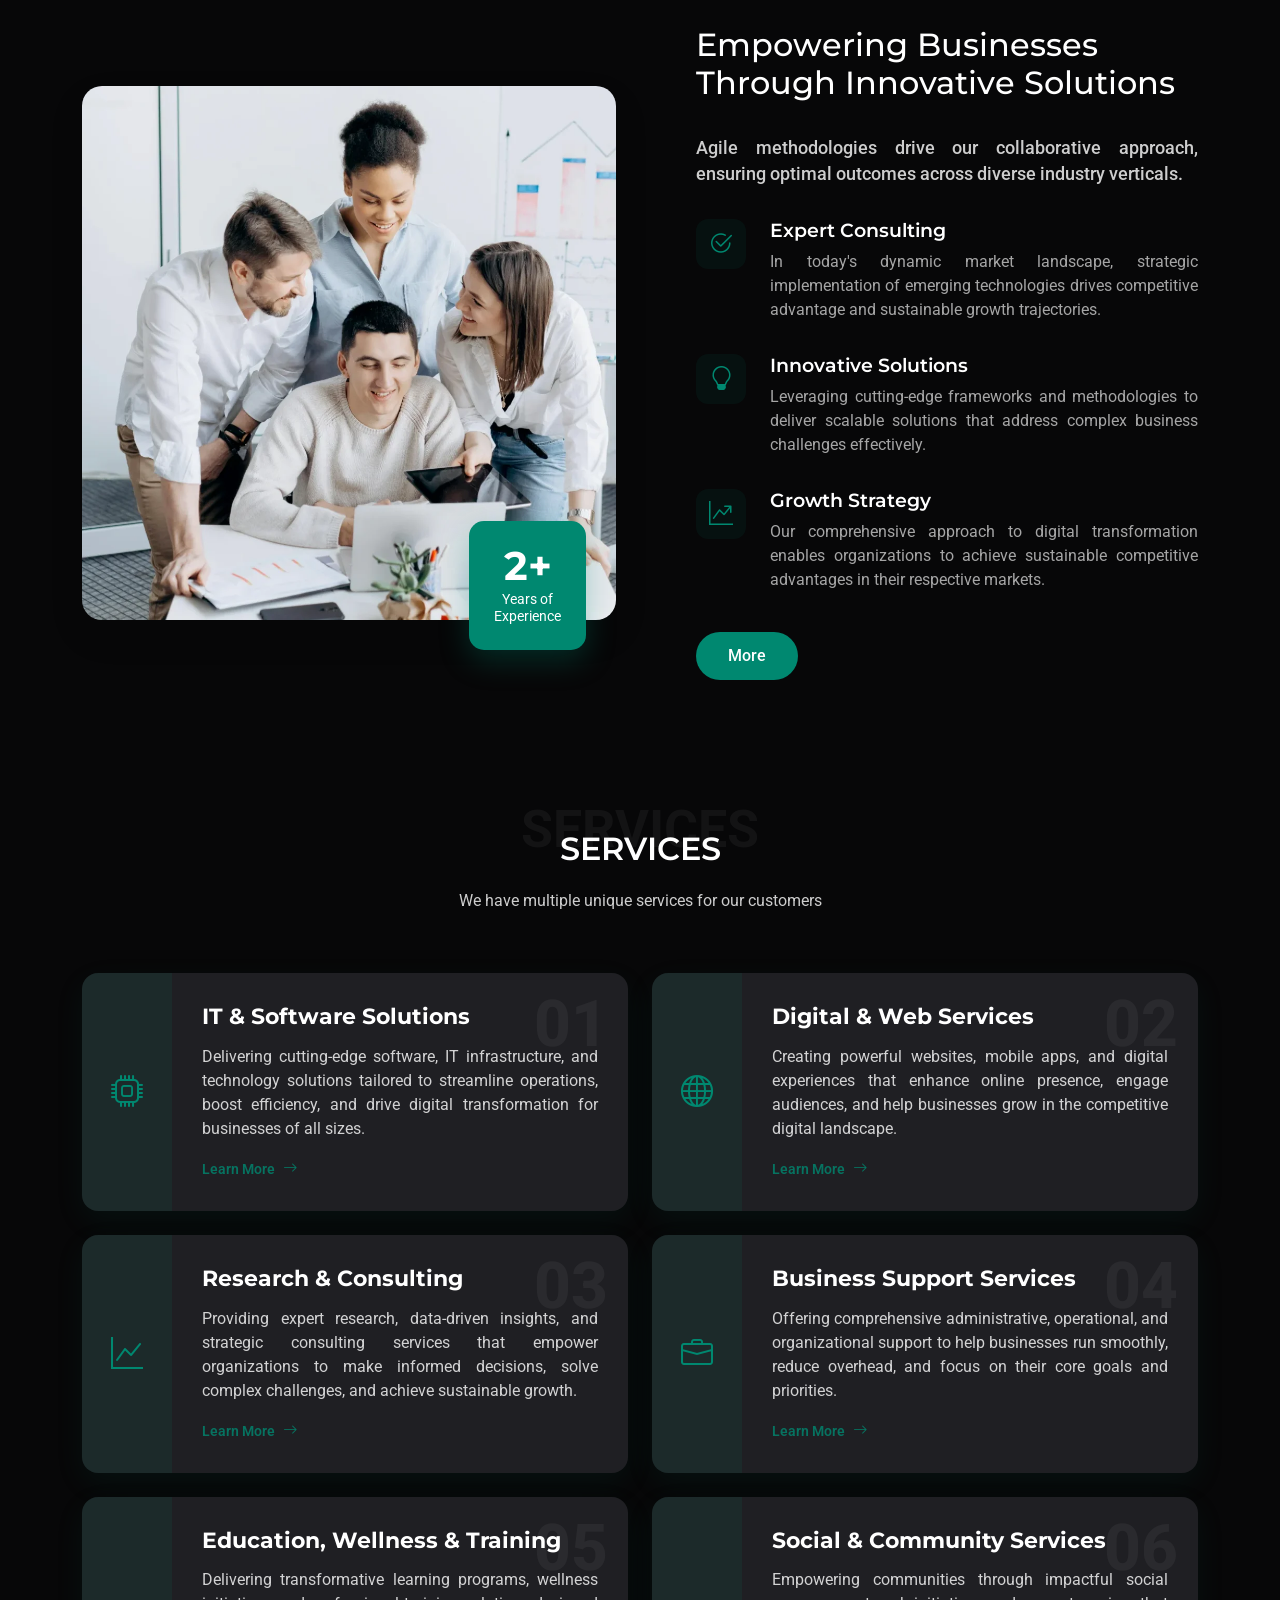
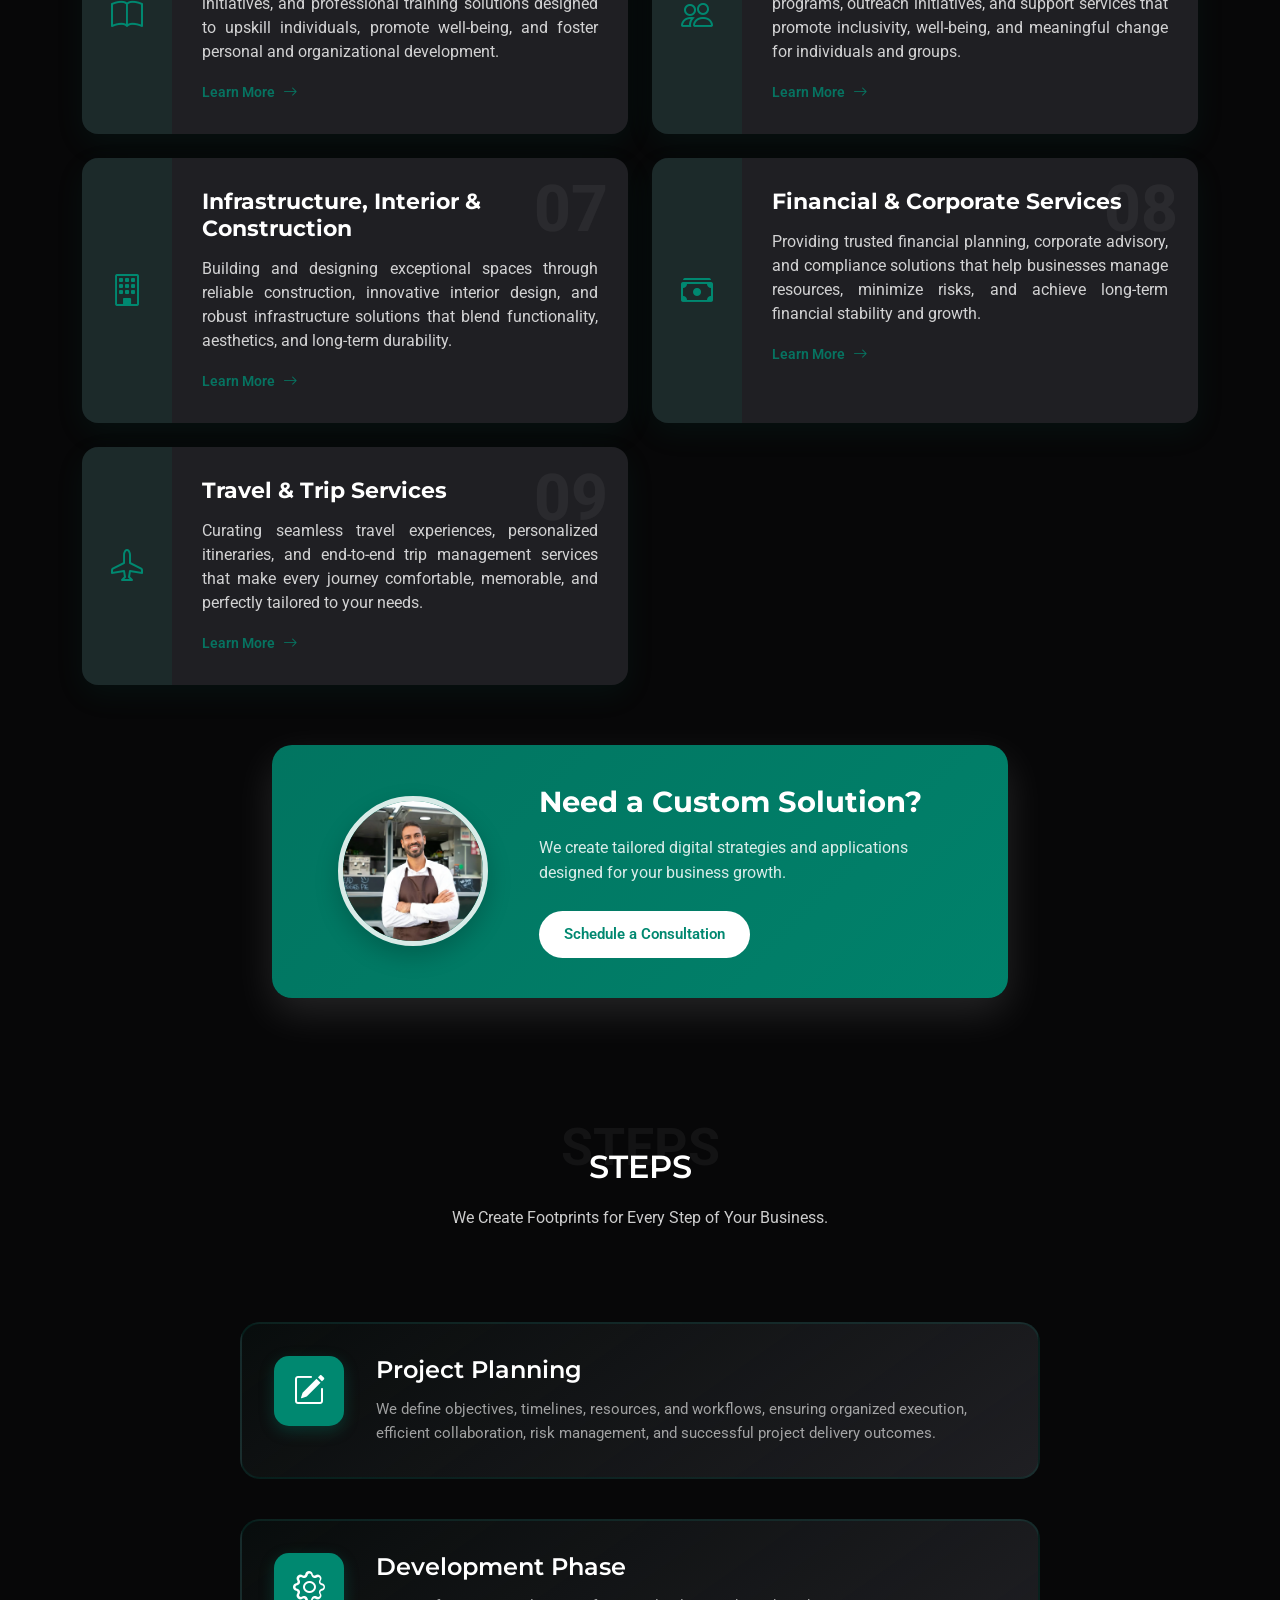
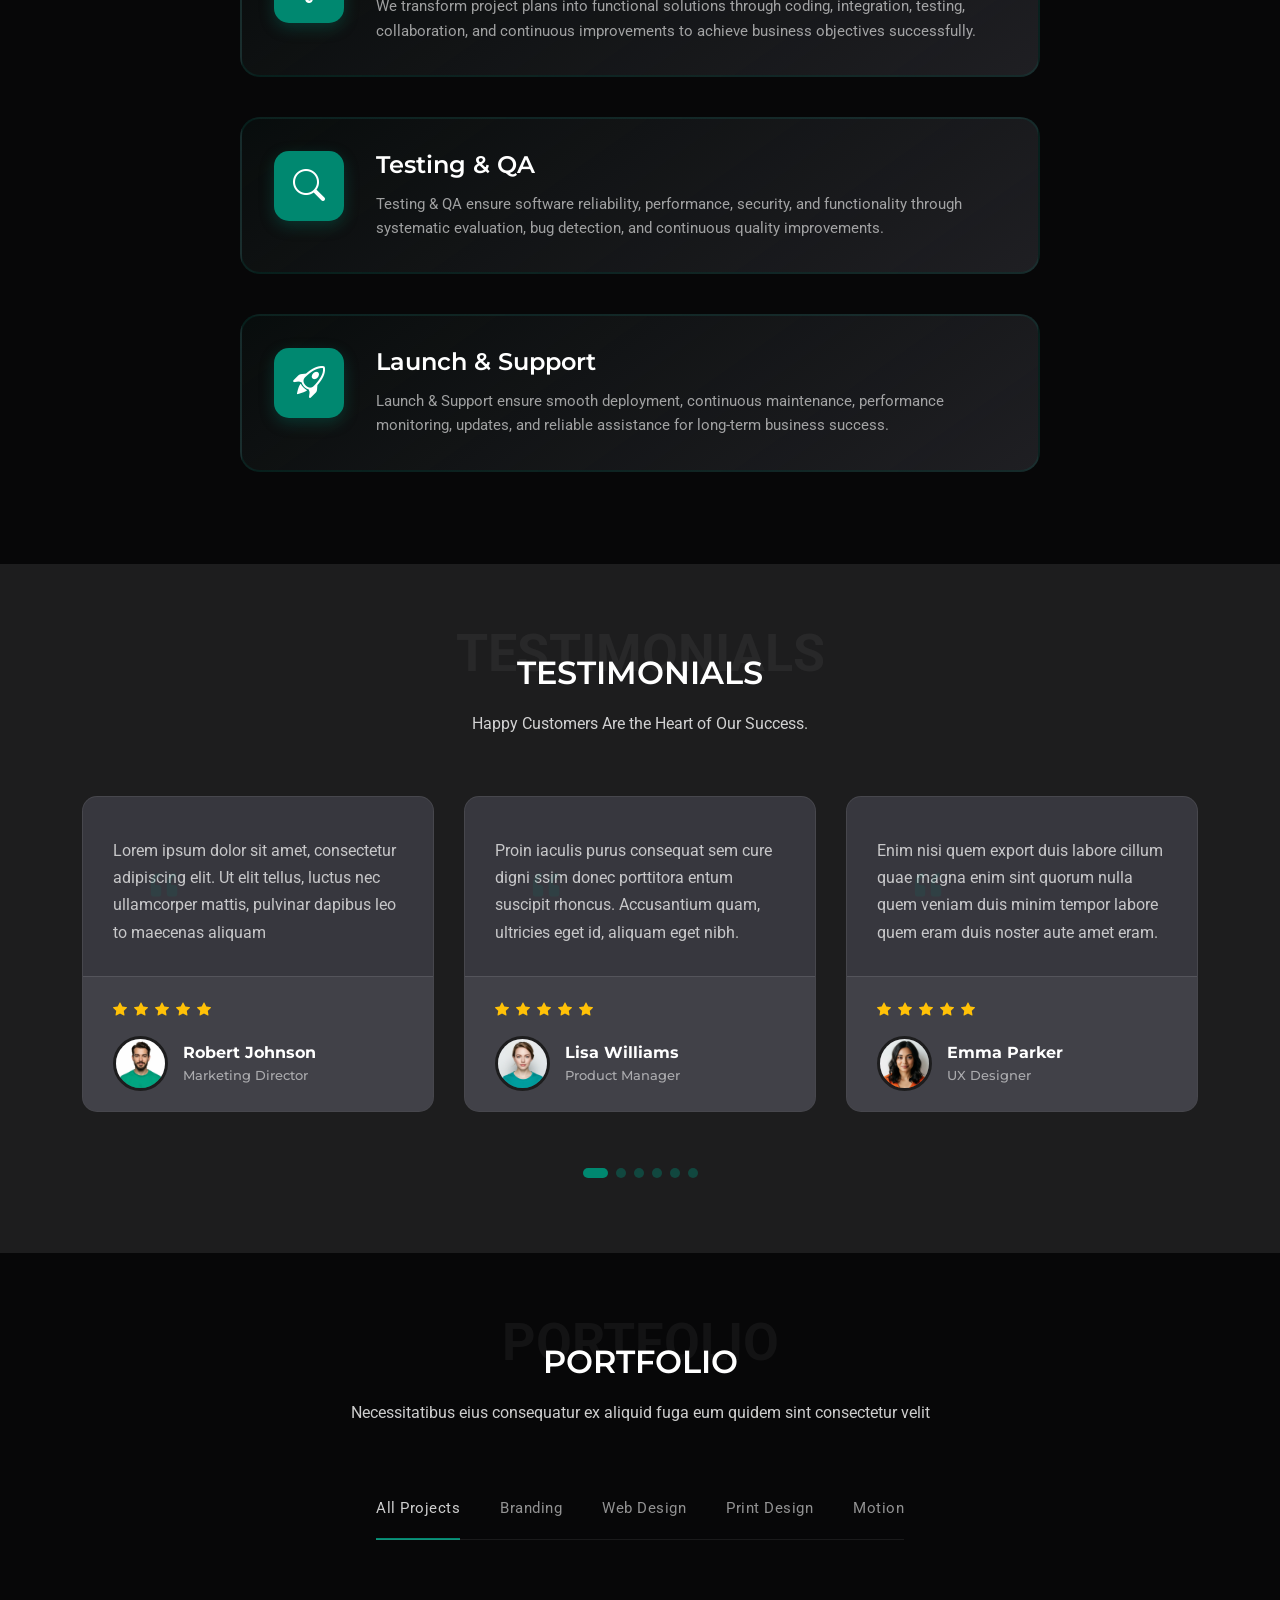
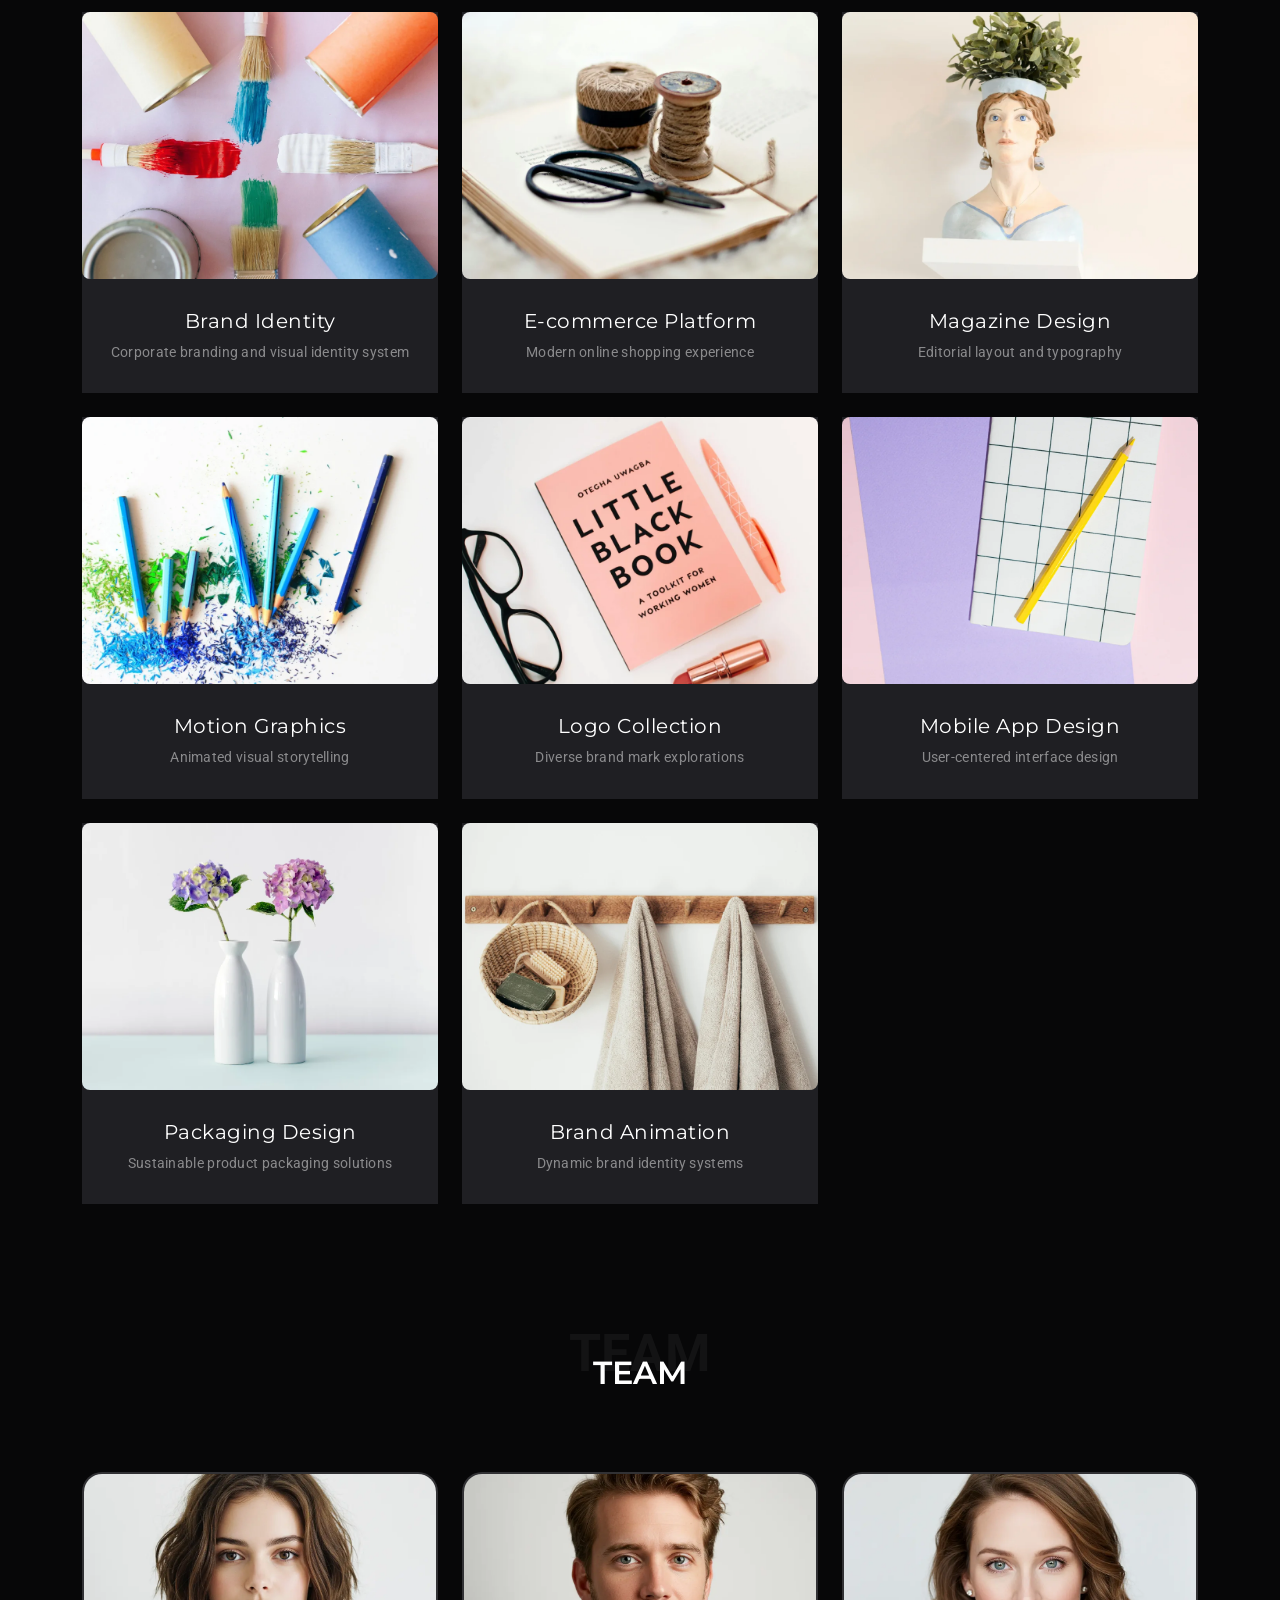
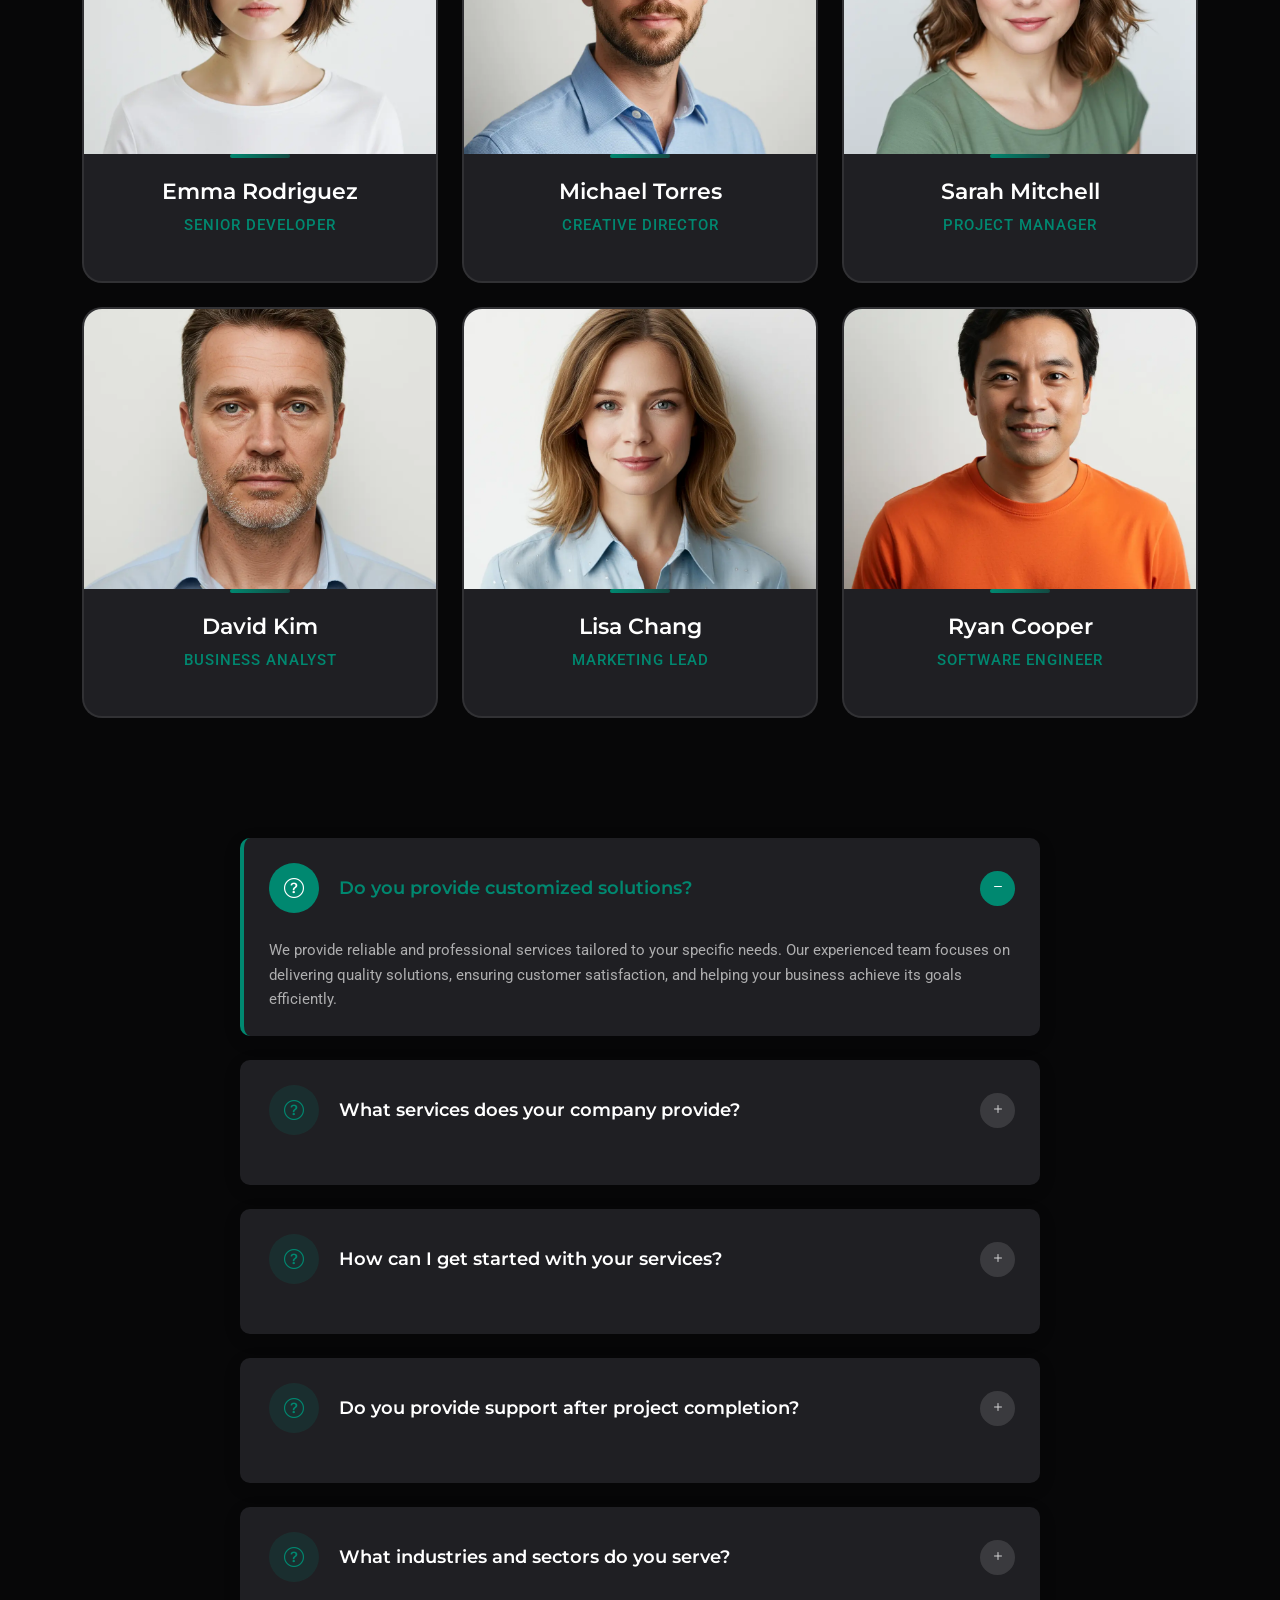
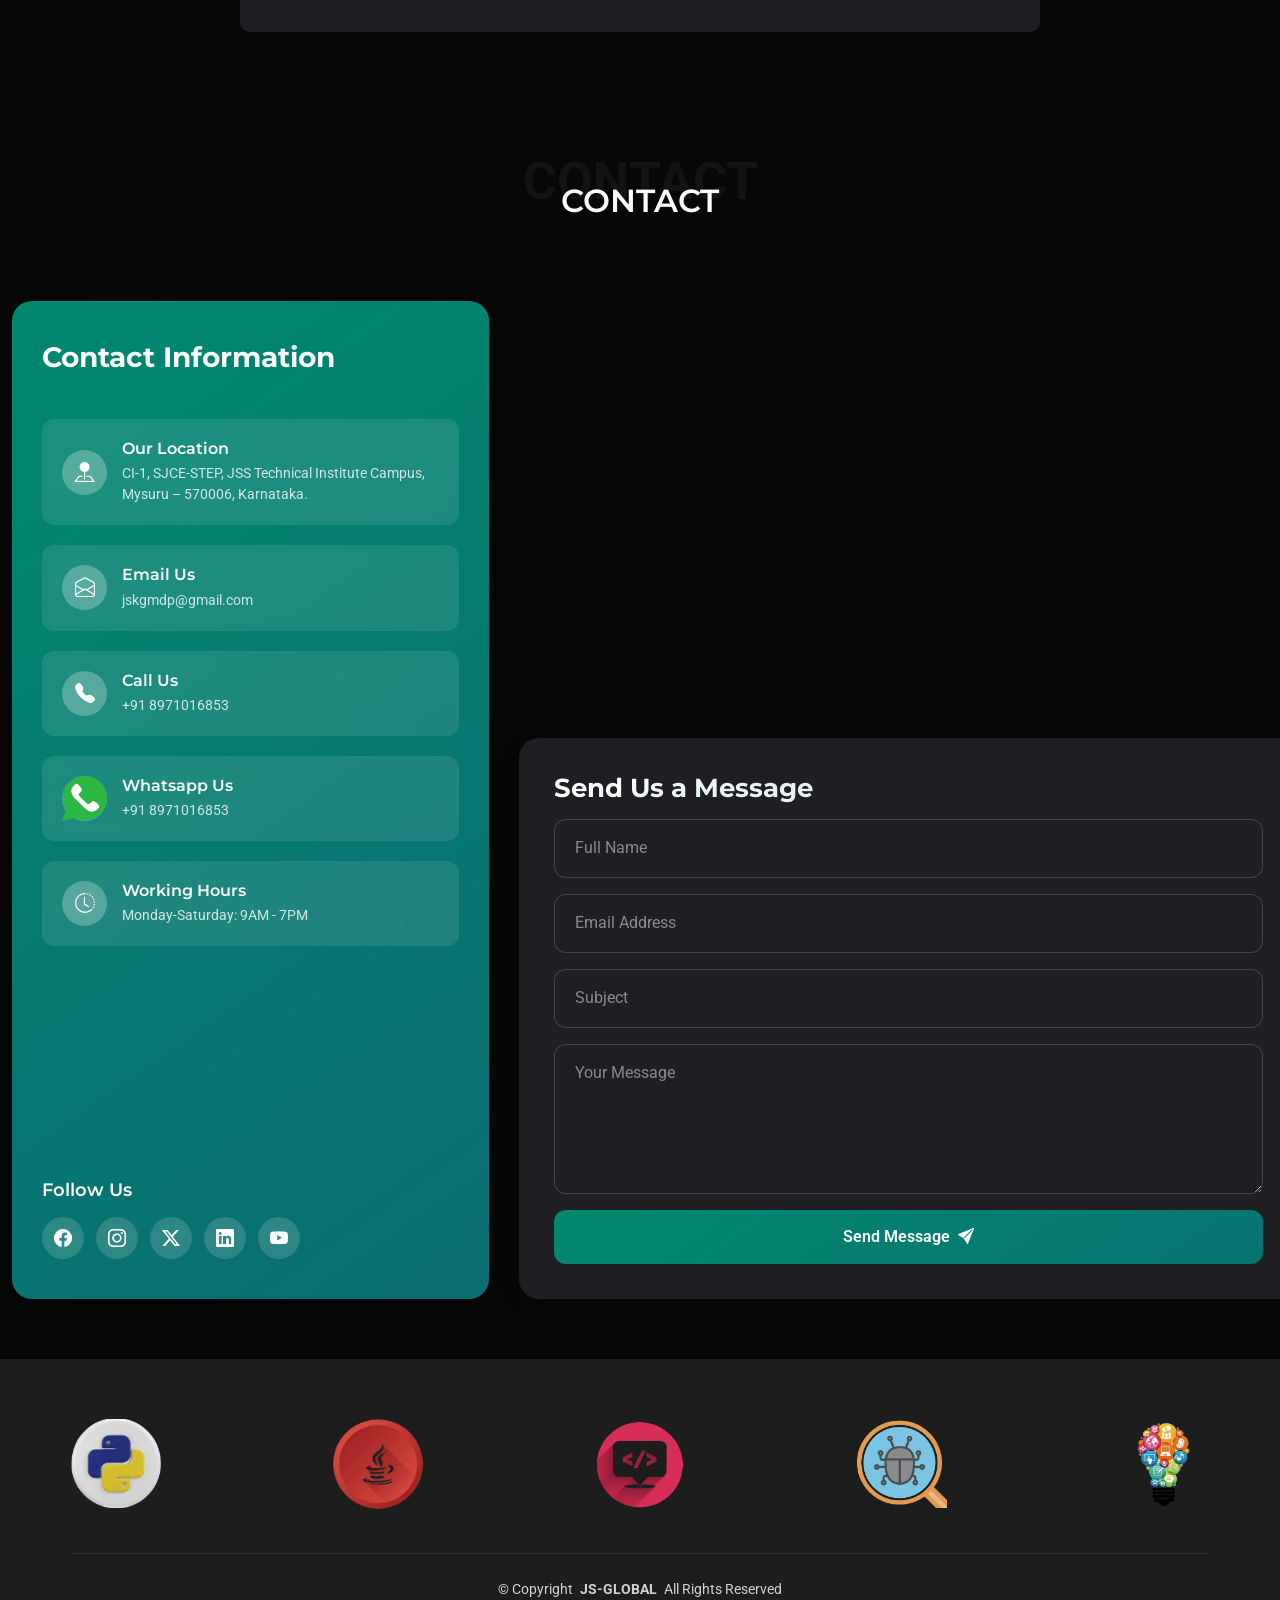
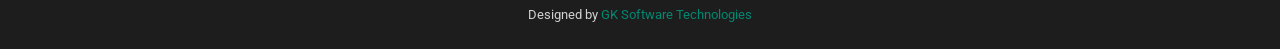
==== commit fbf377ad: "11.6.14.17" ====
--- a/index.html
+++ b/index.html
@@ -284,73 +284,134 @@
 
         <div class="services-container">
           <div class="row g-4">
+            
             <div class="col-lg-6" data-aos="fade-up" data-aos-delay="100">
               <div class="service-item">
                 <div class="service-icon">
-                  <i class="bi bi-code-slash"></i>
-                </div>
-                <div class="service-content">
-                  <span class="service-number">01</span>
-                  <h3 class="service-title">Custom Application Development</h3>
-                  <p class="highlight-text" style="text-align: justify;">C-A-D delivers tailored software solutions designed to meet unique business needs, improve operational efficiency, enhance user experience, and support scalable digital transformation initiatives.</p>
-                  <a href="#" class="service-link">
-                    Learn More
-                    <i class="bi bi-arrow-right"></i>
-                  </a>
-                </div>
-              </div>
-            </div>
+                  <i class="bi bi-cpu"></i>
+            </div>
+            <div class="service-content">
+              <span class="service-number">01</span>
+              <h3 class="service-title">IT & Software Solutions</h3>
+              <p class="highlight-text" style="text-align: justify;">Delivering cutting-edge software, IT infrastructure, and technology solutions tailored to streamline operations, boost efficiency, and drive digital transformation for businesses of all sizes.</p>
+              <a href="#" class="service-link">Learn More <i class="bi bi-arrow-right"></i></a>
+            </div>
+          </div>
+        </div>
 
             <div class="col-lg-6" data-aos="fade-up" data-aos-delay="200">
-              <div class="service-item">
-                <div class="service-icon">
-                  <i class="bi bi-bar-chart"></i>
-                </div>
-                <div class="service-content">
-                  <span class="service-number">02</span>
-                  <h3 class="service-title">Strategic Business Planning</h3>
-                  <p class="highlight-text" style="text-align: justify;">Strategic Business Planning helps organizations define goals, identify growth opportunities, optimize resources, and create actionable strategies for sustainable long-term success.</p>
-                  <a href="#" class="service-link">
-                    Learn More
-                    <i class="bi bi-arrow-right"></i>
-                  </a>
-                </div>
-              </div>
-            </div>
+          <div class="service-item">
+            <div class="service-icon">
+              <i class="bi bi-globe"></i>
+            </div>
+            <div class="service-content">
+              <span class="service-number">02</span>
+              <h3 class="service-title">Digital & Web Services</h3>
+              <p class="highlight-text" style="text-align: justify;">Creating powerful websites, mobile apps, and digital experiences that enhance online presence, engage audiences, and help businesses grow in the competitive digital landscape.</p>
+              <a href="#" class="service-link">Learn More <i class="bi bi-arrow-right"></i></a>
+            </div>
+          </div>
+        </div>
 
             <div class="col-lg-6" data-aos="fade-up" data-aos-delay="300">
-              <div class="service-item">
-                <div class="service-icon">
-                  <i class="bi bi-palette"></i>
-                </div>
-                <div class="service-content">
-                  <span class="service-number">03</span>
-                  <h3 class="service-title">Brand &amp; Identity Design</h3>
-                  <p class="highlight-text" style="text-align: justify;">Brand & Identity Design creates memorable visual identities, strengthening brand recognition through logos, colors, typography, and consistent messaging across platforms.</p>
-                  <a href="#" class="service-link">
-                    Learn More
-                    <i class="bi bi-arrow-right"></i>
-                  </a>
-                </div>
-              </div>
-            </div>
+          <div class="service-item">
+            <div class="service-icon">
+              <i class="bi bi-graph-up"></i>
+            </div>
+            <div class="service-content">
+              <span class="service-number">03</span>
+              <h3 class="service-title">Research & Consulting</h3>
+              <p class="highlight-text" style="text-align: justify;">Providing expert research, data-driven insights, and strategic consulting services that empower organizations to make informed decisions, solve complex challenges, and achieve sustainable growth.</p>
+              <a href="#" class="service-link">Learn More <i class="bi bi-arrow-right"></i></a>
+            </div>
+          </div>
+        </div>
 
             <div class="col-lg-6" data-aos="fade-up" data-aos-delay="400">
-              <div class="service-item">
-                <div class="service-icon">
-                  <i class="bi bi-megaphone"></i>
-                </div>
-                <div class="service-content">
-                  <span class="service-number">04</span>
-                  <h3 class="service-title">Digital Marketing &amp; SEO</h3>
-                  <p class="highlight-text" style="text-align: justify;">Digital Marketing & SEO improve online visibility, attract targeted audiences, increase website traffic, and drive business growth through strategic campaigns and optimization.</p>
-                  <a href="#" class="service-link">
-                    Learn More
-                    <i class="bi bi-arrow-right"></i>
-                  </a>
-                </div>
-              </div>
-            </div>
+          <div class="service-item">
+            <div class="service-icon">
+              <i class="bi bi-briefcase"></i>
+            </div>
+            <div class="service-content">
+              <span class="service-number">04</span>
+              <h3 class="service-title">Business Support Services</h3>
+              <p class="highlight-text" style="text-align: justify;">Offering comprehensive administrative, operational, and organizational support to help businesses run smoothly, reduce overhead, and focus on their core goals and priorities.</p>
+              <a href="#" class="service-link">Learn More <i class="bi bi-arrow-right"></i></a>
+            </div>
+          </div>
+        </div>
+
+
+        <div class="col-lg-6" data-aos="fade-up" data-aos-delay="500">
+          <div class="service-item">
+            <div class="service-icon">
+              <i class="bi bi-book"></i>
+            </div>
+            <div class="service-content">
+              <span class="service-number">05</span>
+              <h3 class="service-title">Education, Wellness & Training</h3>
+              <p class="highlight-text" style="text-align: justify;">Delivering transformative learning programs, wellness initiatives, and professional training solutions designed to upskill individuals, promote well-being, and foster personal and organizational development.</p>
+              <a href="#" class="service-link">Learn More <i class="bi bi-arrow-right"></i></a>
+            </div>
+          </div>
+        </div>
+
+        <div class="col-lg-6" data-aos="fade-up" data-aos-delay="600">
+          <div class="service-item">
+            <div class="service-icon">
+              <i class="bi bi-people"></i>
+            </div>
+            <div class="service-content">
+              <span class="service-number">06</span>
+              <h3 class="service-title">Social & Community Services</h3>
+              <p class="highlight-text" style="text-align: justify;">Empowering communities through impactful social programs, outreach initiatives, and support services that promote inclusivity, well-being, and meaningful change for individuals and groups.</p>
+              <a href="#" class="service-link">Learn More <i class="bi bi-arrow-right"></i></a>
+            </div>
+          </div>
+        </div>
+
+        <div class="col-lg-6" data-aos="fade-up" data-aos-delay="700">
+          <div class="service-item">
+            <div class="service-icon">
+              <i class="bi bi-building"></i>
+            </div>
+            <div class="service-content">
+              <span class="service-number">07</span>
+              <h3 class="service-title">Infrastructure, Interior & Construction</h3>
+              <p class="highlight-text" style="text-align: justify;">Building and designing exceptional spaces through reliable construction, innovative interior design, and robust infrastructure solutions that blend functionality, aesthetics, and long-term durability.</p>
+              <a href="#" class="service-link">Learn More <i class="bi bi-arrow-right"></i></a>
+            </div>
+          </div>
+        </div>
+
+        <div class="col-lg-6" data-aos="fade-up" data-aos-delay="800">
+          <div class="service-item">
+            <div class="service-icon">
+              <i class="bi bi-cash-stack"></i>
+            </div>
+            <div class="service-content">
+              <span class="service-number">08</span>
+              <h3 class="service-title">Financial & Corporate Services</h3>
+              <p class="highlight-text" style="text-align: justify;">Providing trusted financial planning, corporate advisory, and compliance solutions that help businesses manage resources, minimize risks, and achieve long-term financial stability and growth.</p>
+              <a href="#" class="service-link">Learn More <i class="bi bi-arrow-right"></i></a>
+            </div>
+          </div>
+        </div>
+
+        <div class="col-lg-6" data-aos="fade-up" data-aos-delay="900">
+          <div class="service-item">
+            <div class="service-icon">
+              <i class="bi bi-airplane"></i>
+            </div>
+            <div class="service-content">
+              <span class="service-number">09</span>
+              <h3 class="service-title">Travel & Trip Services</h3>
+              <p class="highlight-text" style="text-align: justify;">Curating seamless travel experiences, personalized itineraries, and end-to-end trip management services that make every journey comfortable, memorable, and perfectly tailored to your needs.</p>
+              <a href="#" class="service-link">Learn More <i class="bi bi-arrow-right"></i></a>
+            </div>
+          </div>
+        </div>
+
           </div>
         </div>
 
@@ -1021,88 +1082,7 @@
 
     </section><!-- /Team Section -->
 
-    <!-- Pricing Section -->
-    <section id="pricing" class="pricing section">
-      <!-- Section Title -->
-      <div class="container section-title" data-aos="fade-up">
-        <span class="description-title">Pricing</span>
-        <h2>Pricing</h2>
-        <p>Necessitatibus eius consequatur ex aliquid fuga eum quidem sint consectetur velit</p>
-      </div><!-- End Section Title -->
-
-      <div class="container" data-aos="fade-up" data-aos-delay="100">
-        <div class="row g-4">
-          <div class="col-lg-4" data-aos="fade-up" data-aos-delay="200">
-            <div class="pricing-card">
-              <div class="pricing-header">
-                <h3>Basic</h3>
-                <div class="price">
-                  <span class="currency">$</span>
-                  <span class="amount">19</span>
-                  <span class="period">/ month</span>
-                </div>
-              </div>
-              <ul class="features-list">
-                <li><i class="bi bi-check-circle-fill"></i> Donec volutpat metus in erat</li>
-                <li><i class="bi bi-check-circle-fill"></i> Vestibulum ut erat consectetur</li>
-                <li><i class="bi bi-check-circle-fill"></i> Curabitur pretium orci sed metus</li>
-                <li class="disabled"><i class="bi bi-x-circle-fill"></i> Vivamus tincidunt risus ipsum</li>
-                <li class="disabled"><i class="bi bi-x-circle-fill"></i> Nullam lobortis nulla in diam</li>
-              </ul>
-              <div class="text-center">
-                <a href="#" class="btn btn-primary">Choose Plan</a>
-              </div>
-            </div>
-          </div>
-
-          <div class="col-lg-4" data-aos="fade-up" data-aos-delay="300">
-            <div class="pricing-card featured">
-              <div class="pricing-header">
-                <h3>Pro</h3>
-                <div class="price">
-                  <span class="currency">$</span>
-                  <span class="amount">49</span>
-                  <span class="period">/ month</span>
-                </div>
-              </div>
-              <ul class="features-list">
-                <li><i class="bi bi-check-circle-fill"></i> Donec volutpat metus in erat</li>
-                <li><i class="bi bi-check-circle-fill"></i> Vestibulum ut erat consectetur</li>
-                <li><i class="bi bi-check-circle-fill"></i> Curabitur pretium orci sed metus</li>
-                <li><i class="bi bi-check-circle-fill"></i> Vivamus tincidunt risus ipsum</li>
-                <li class="disabled"><i class="bi bi-x-circle-fill"></i> Nullam lobortis nulla in diam</li>
-              </ul>
-              <div class="text-center">
-                <a href="#" class="btn btn-primary">Choose Plan</a>
-              </div>
-            </div>
-          </div>
-
-          <div class="col-lg-4" data-aos="fade-up" data-aos-delay="400">
-            <div class="pricing-card">
-              <div class="pricing-header">
-                <h3>Enterprise</h3>
-                <div class="price">
-                  <span class="currency">$</span>
-                  <span class="amount">99</span>
-                  <span class="period">/ month</span>
-                </div>
-              </div>
-              <ul class="features-list">
-                <li><i class="bi bi-check-circle-fill"></i> Donec volutpat metus in erat</li>
-                <li><i class="bi bi-check-circle-fill"></i> Vestibulum ut erat consectetur</li>
-                <li><i class="bi bi-check-circle-fill"></i> Curabitur pretium orci sed metus</li>
-                <li><i class="bi bi-check-circle-fill"></i> Vivamus tincidunt risus ipsum</li>
-                <li><i class="bi bi-check-circle-fill"></i> Nullam lobortis nulla in diam</li>
-              </ul>
-              <div class="text-center">
-                <a href="#" class="btn btn-primary">Choose Plan</a>
-              </div>
-            </div>
-          </div>
-        </div>
-      </div>
-    </section><!-- /Pricing Section -->
+
 
     <!-- Faq Section -->
     <section id="faq" class="faq section">
@@ -1321,8 +1301,7 @@
 </div>
       <div class="form-container">
               <h3>Send Us a Message</h3>
-              <p>Lorem ipsum dolor sit amet consectetur adipiscing elit mauris hendrerit faucibus imperdiet nec eget felis.</p>
-
+              
               <form action="https://api.web3forms.com/submit" method="POST">
                 <input type="hidden" name="access_key" value="e2772ad6-9057-434c-86b8-b969ebd08cb9">
                 
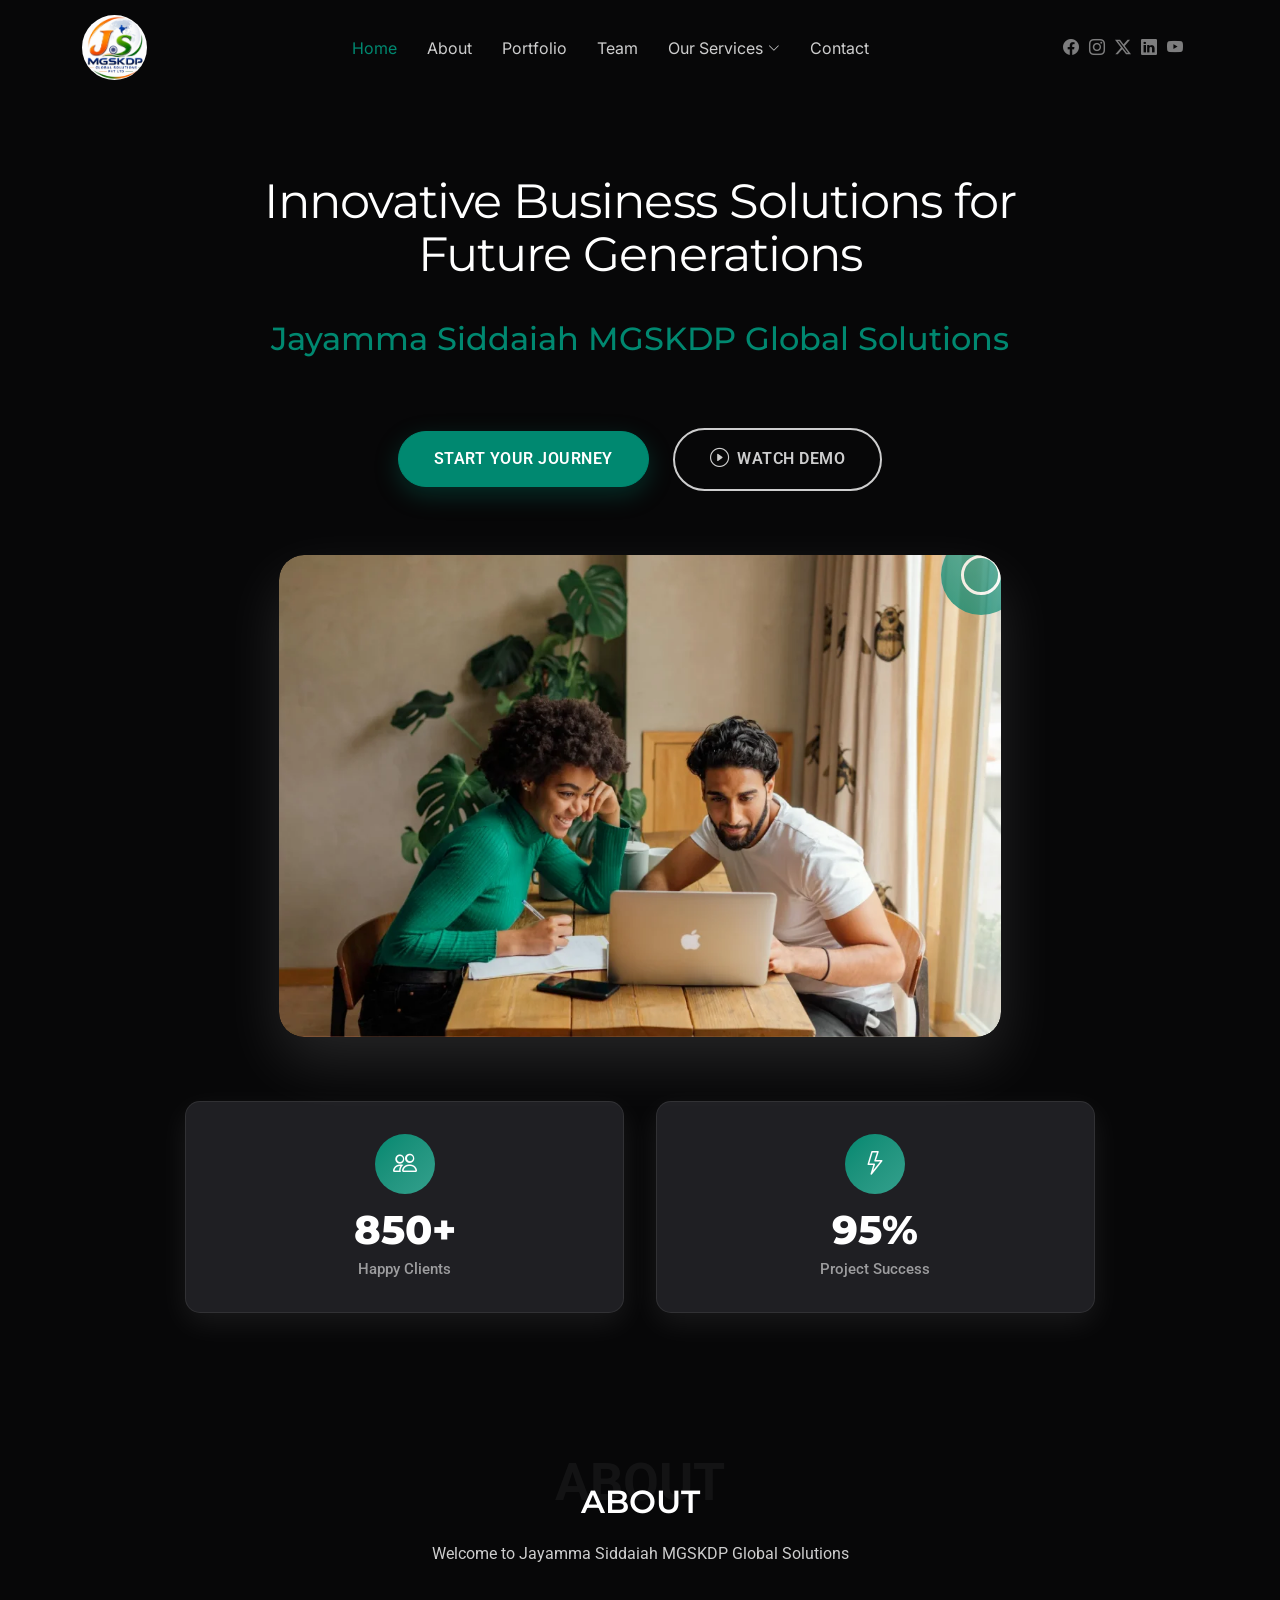
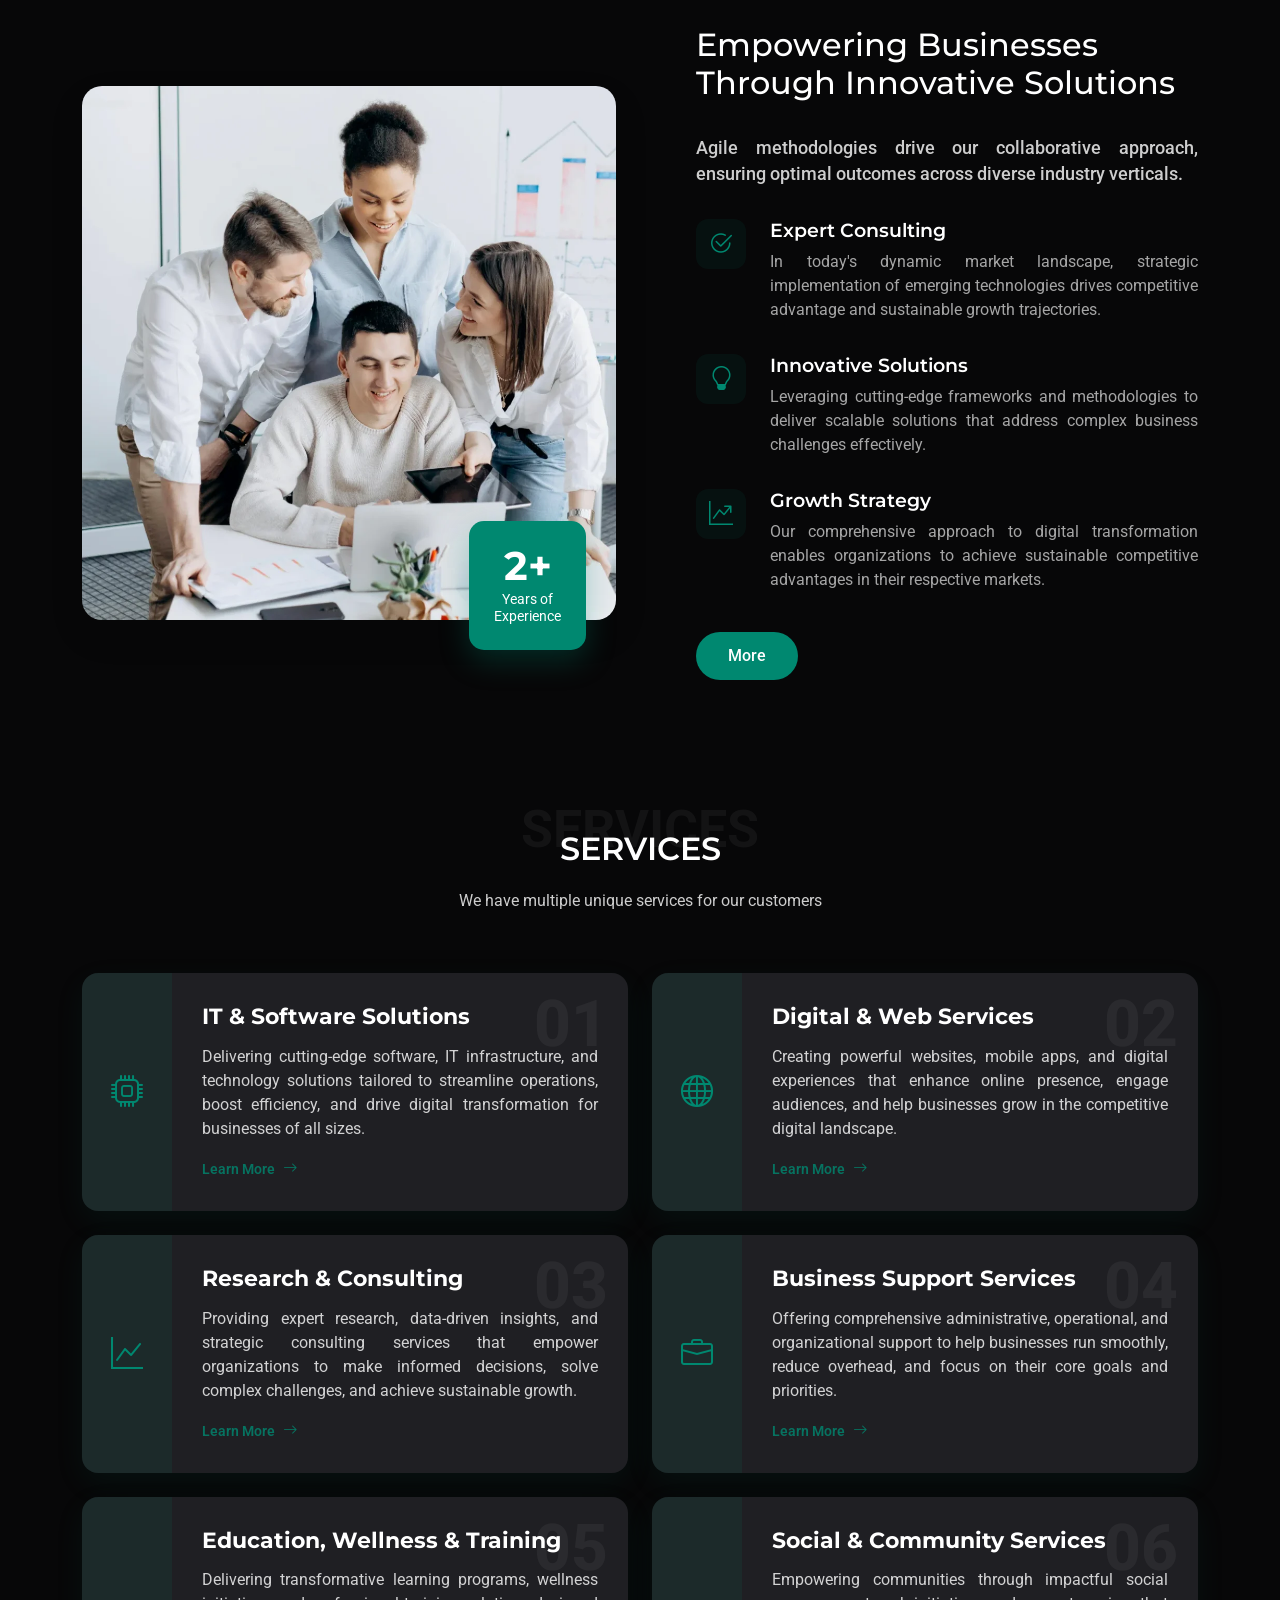
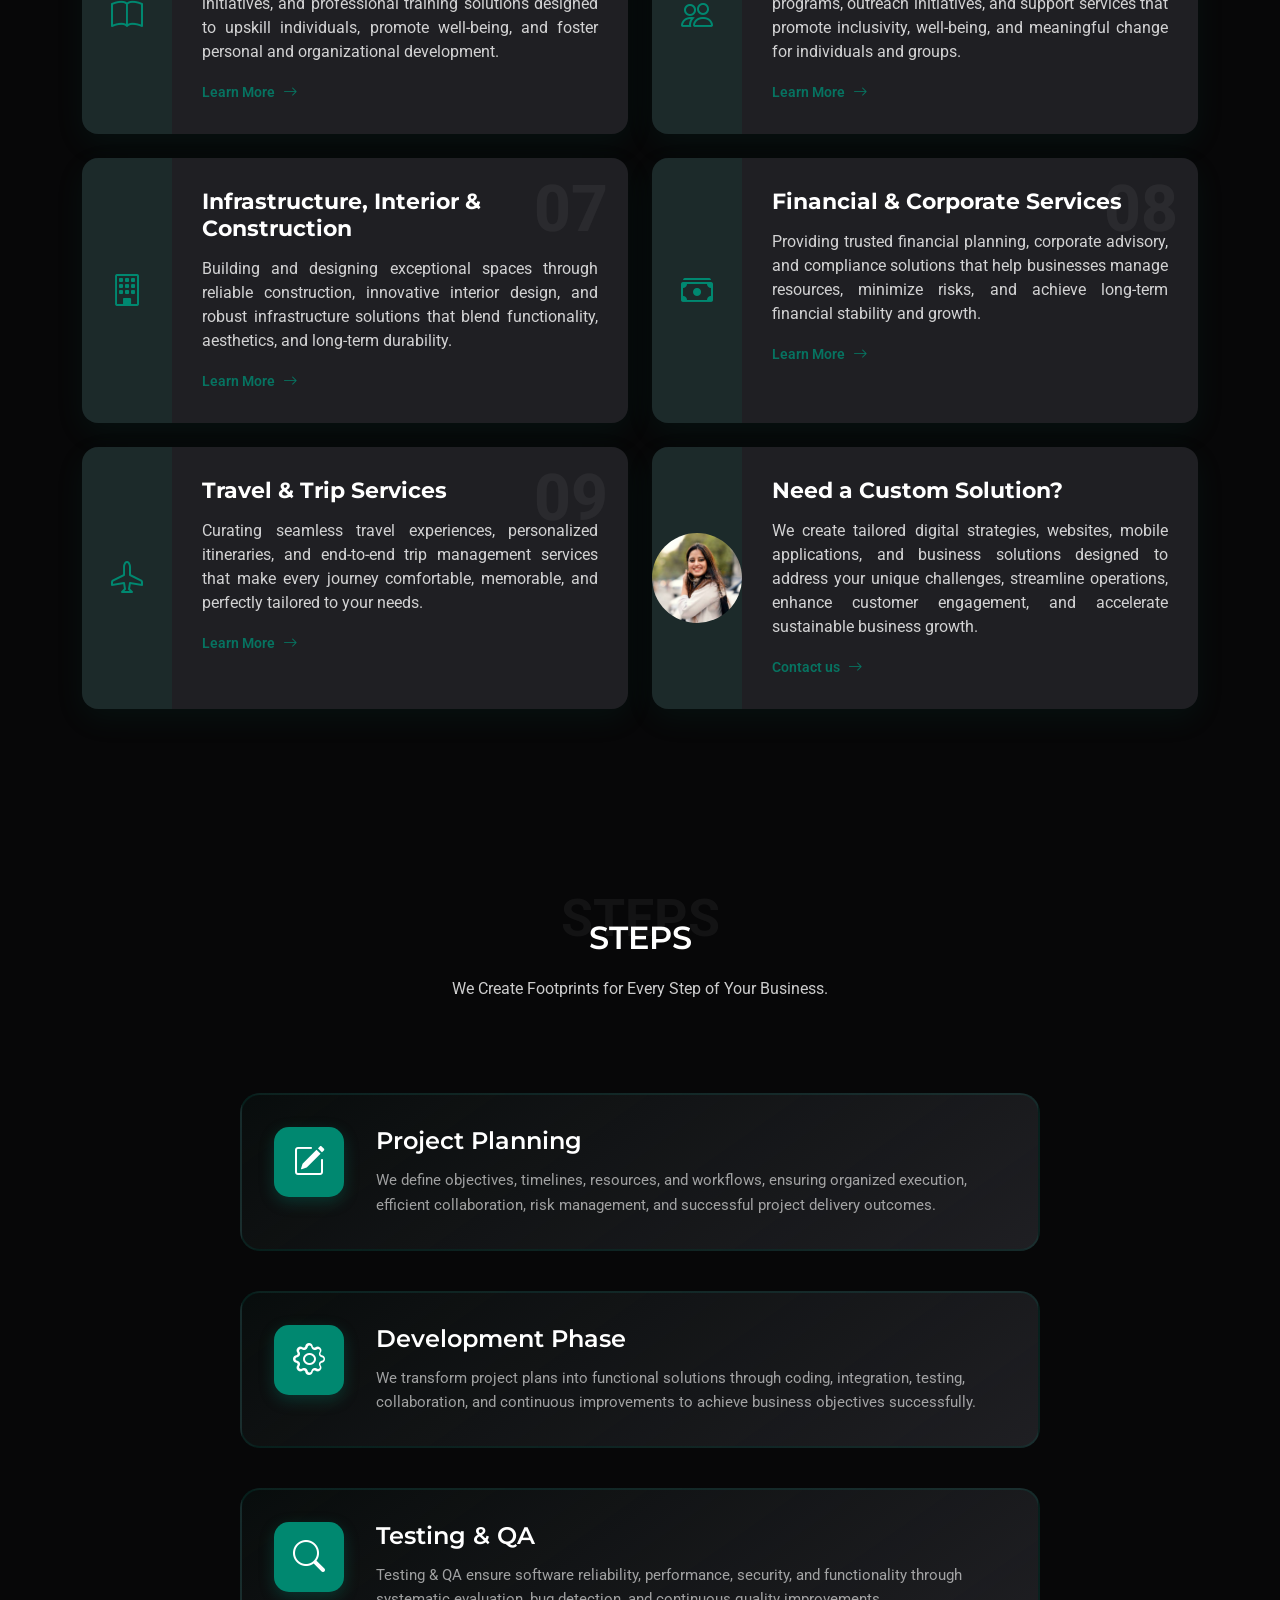
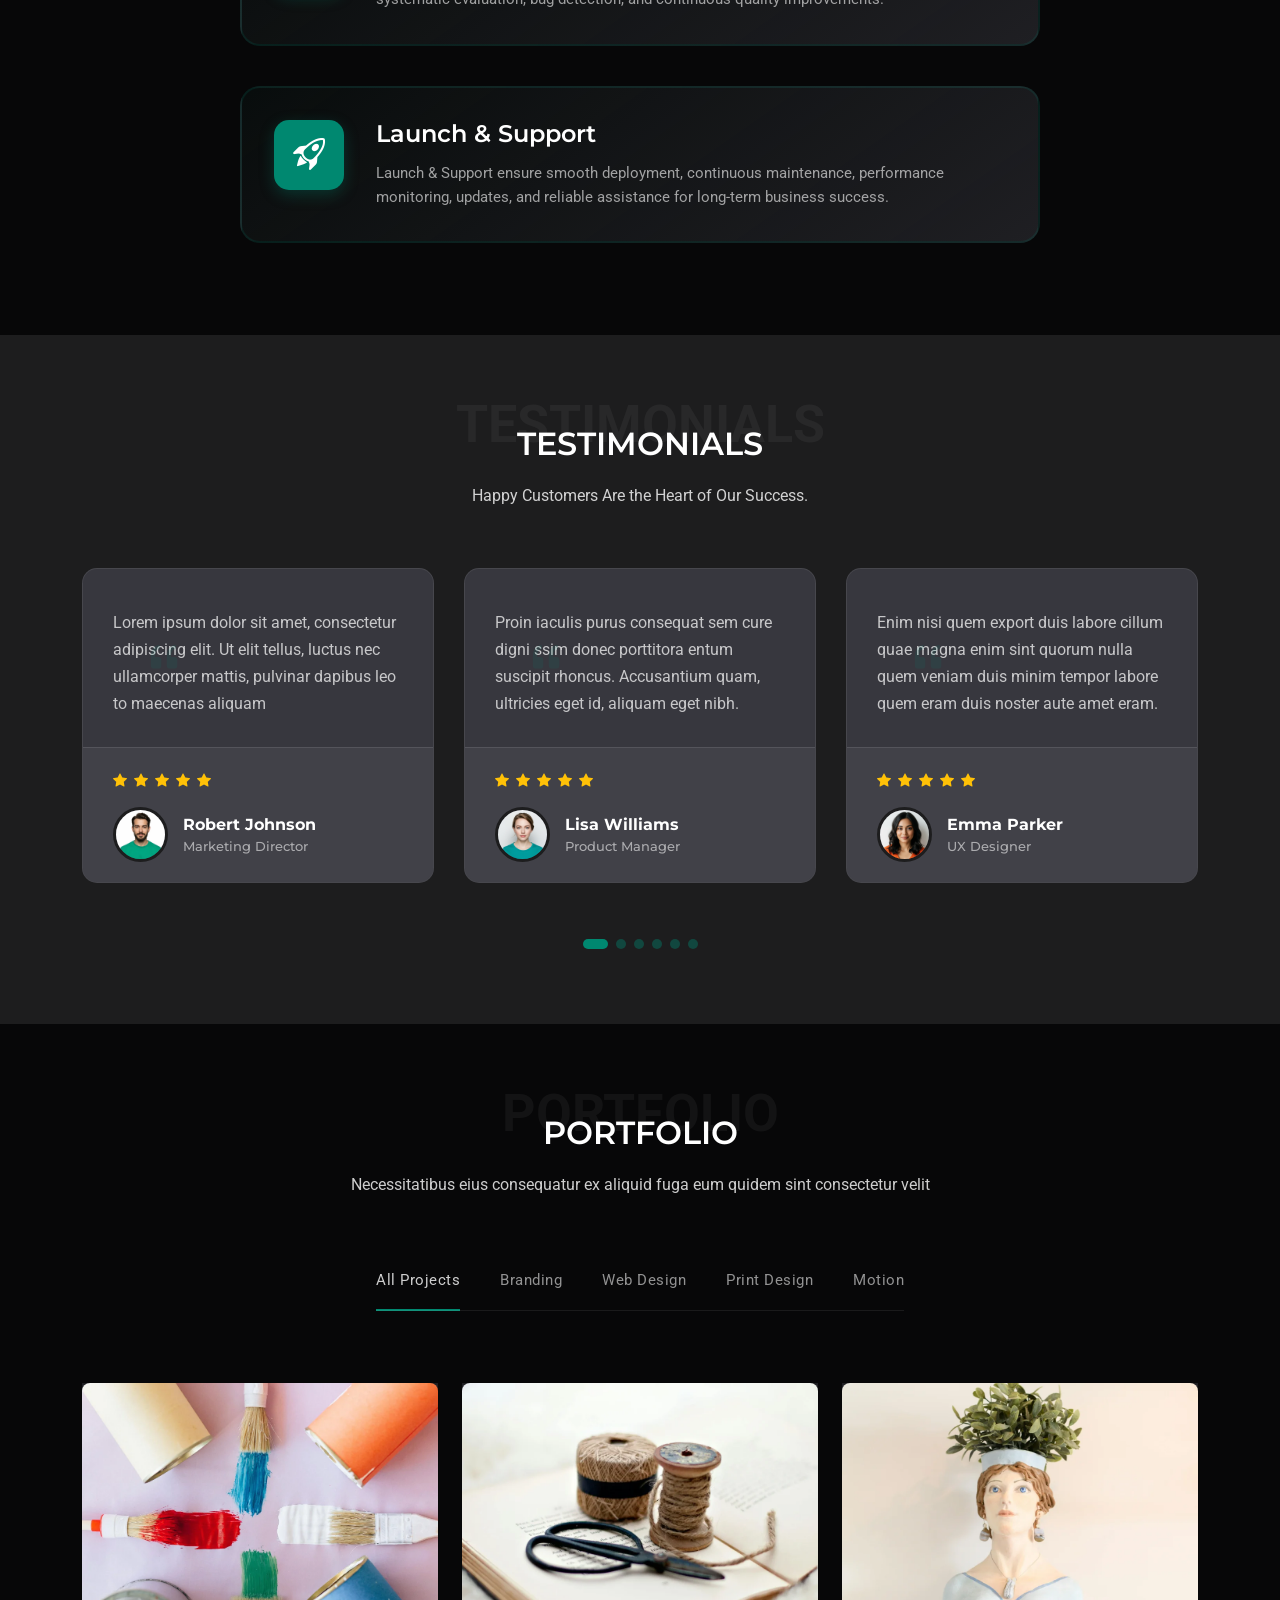
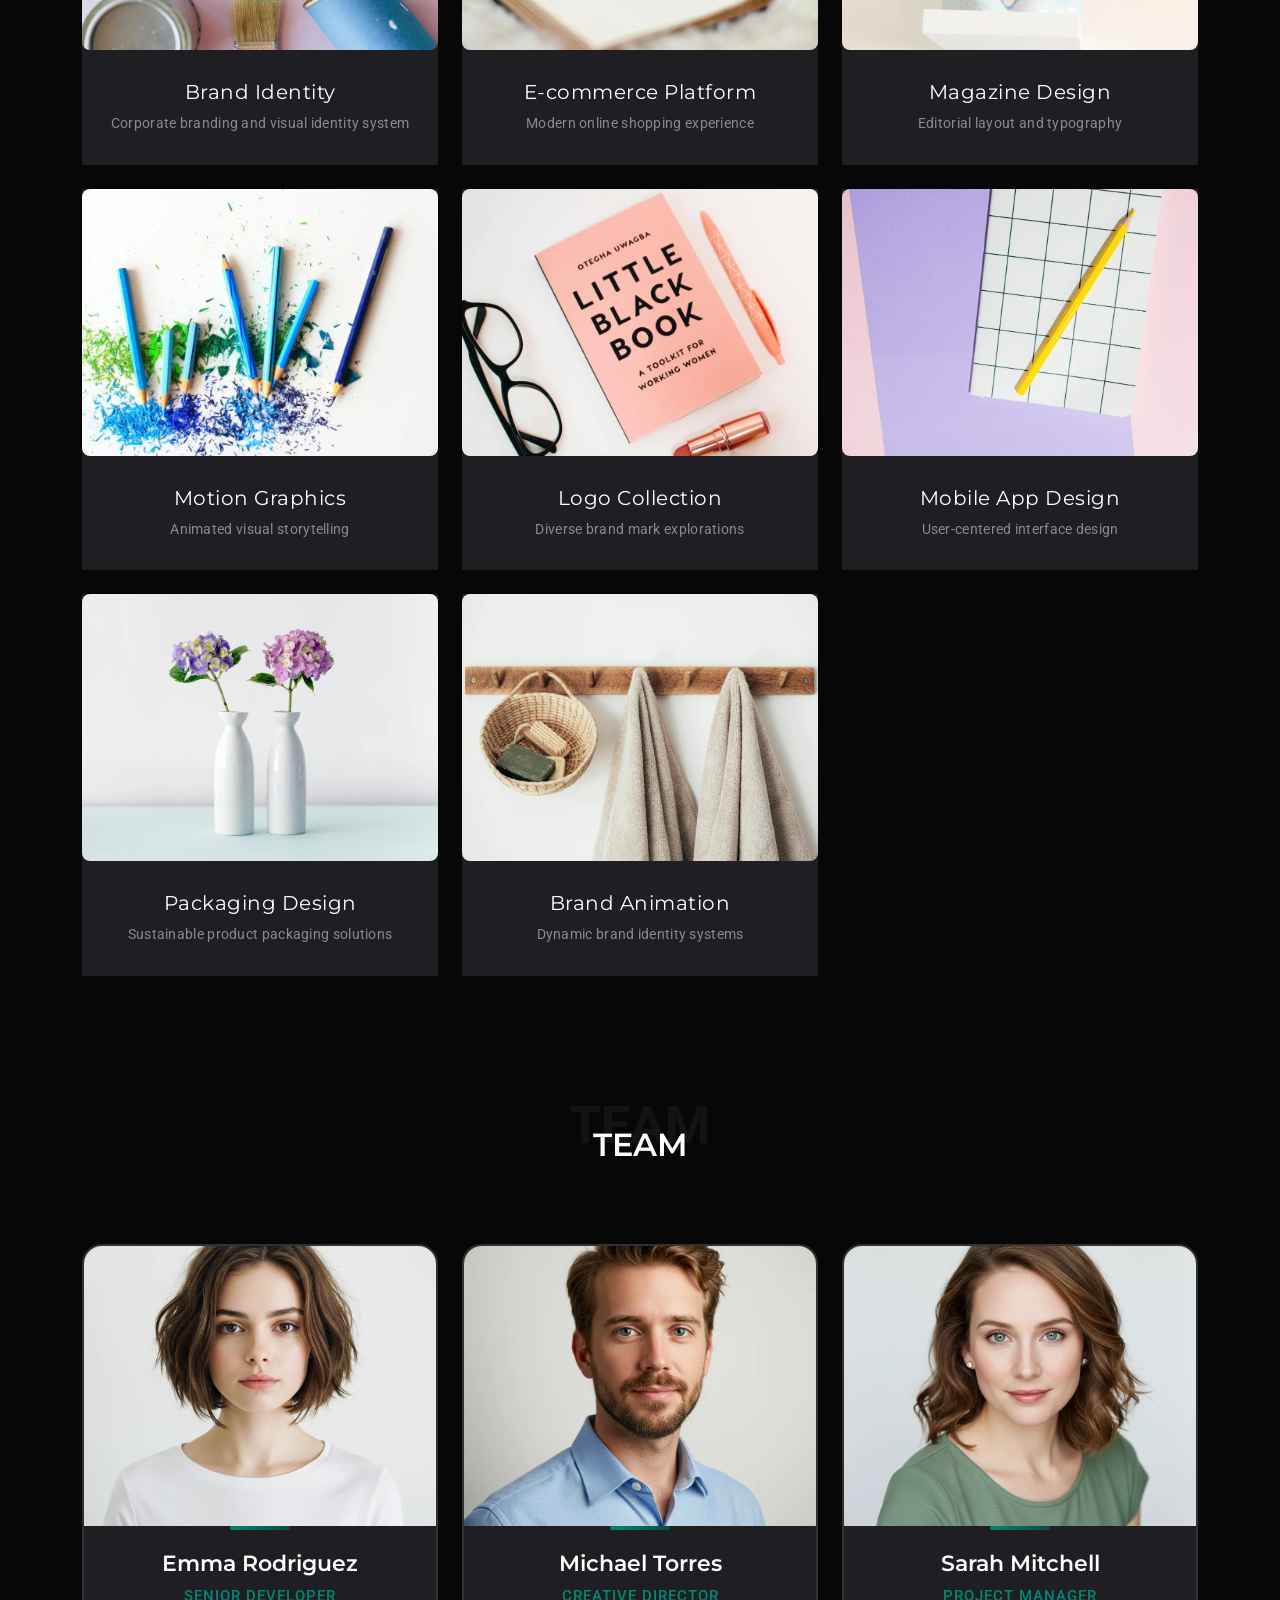
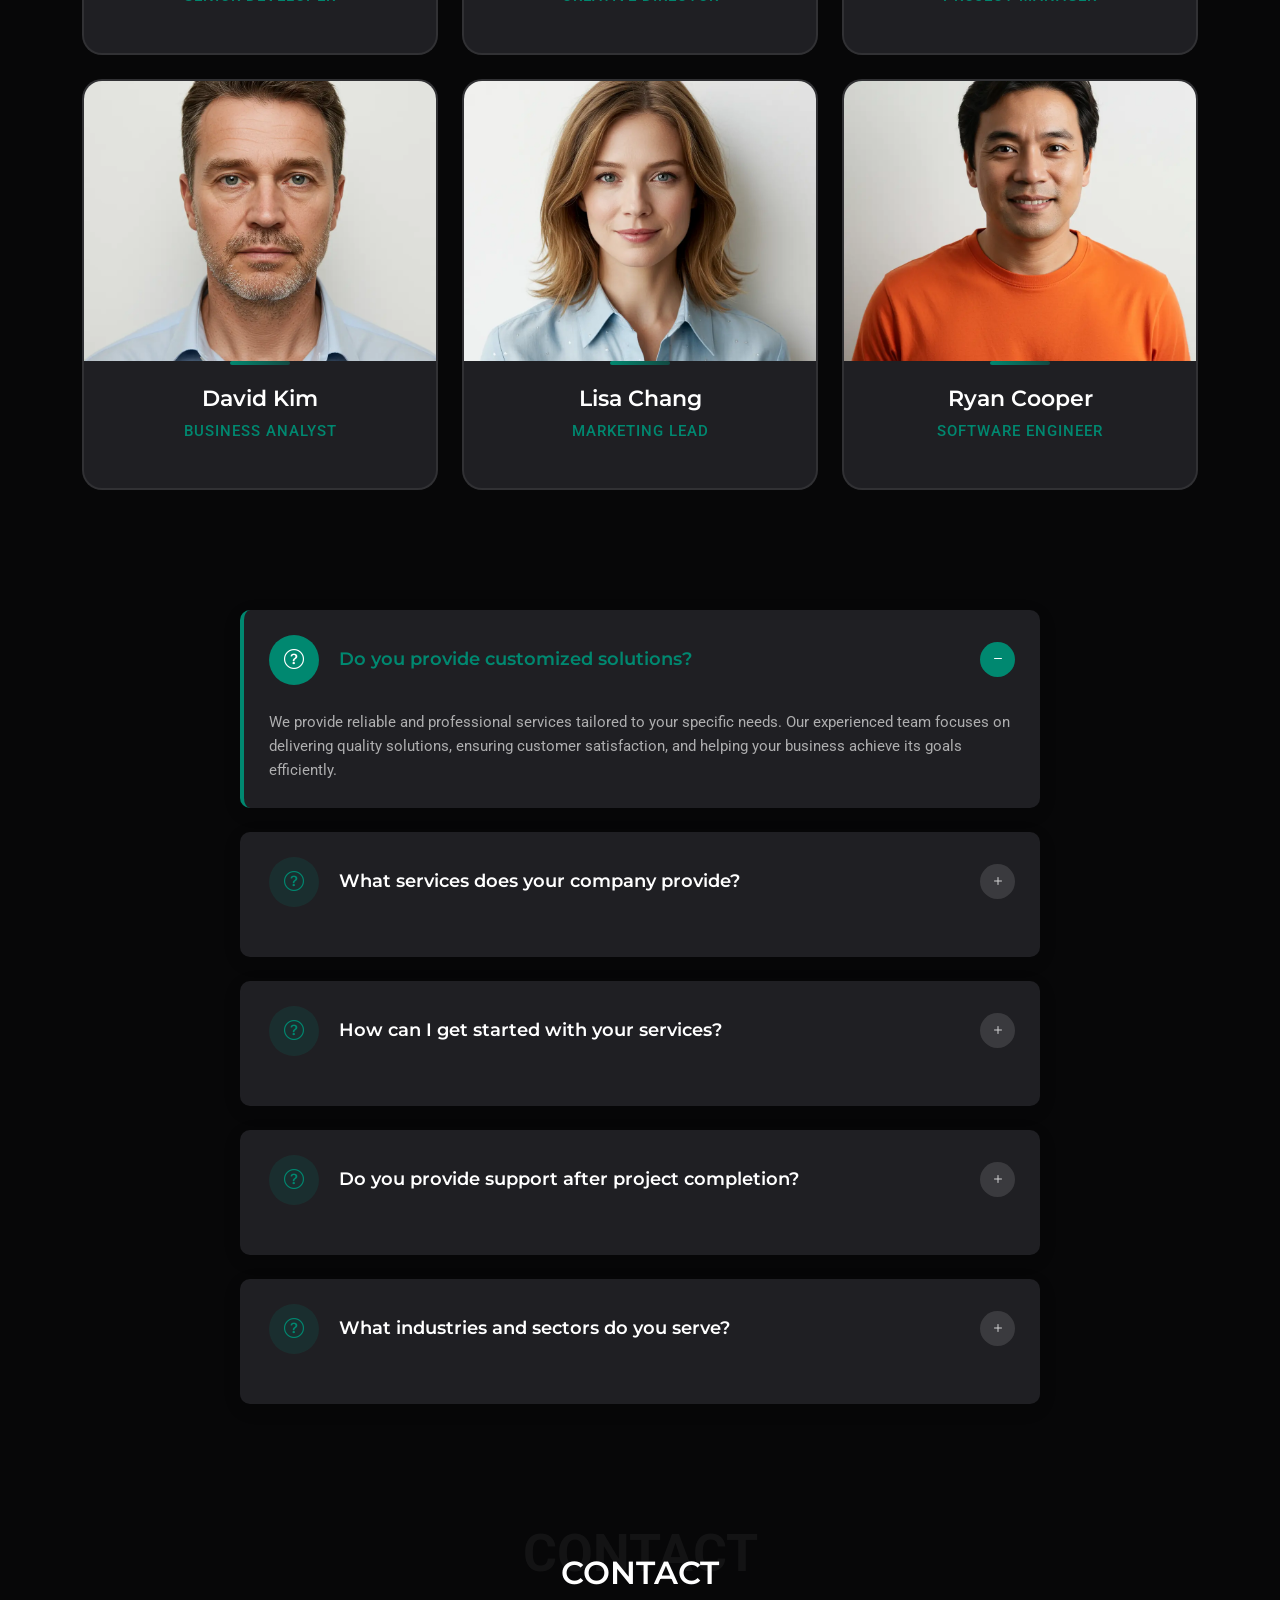
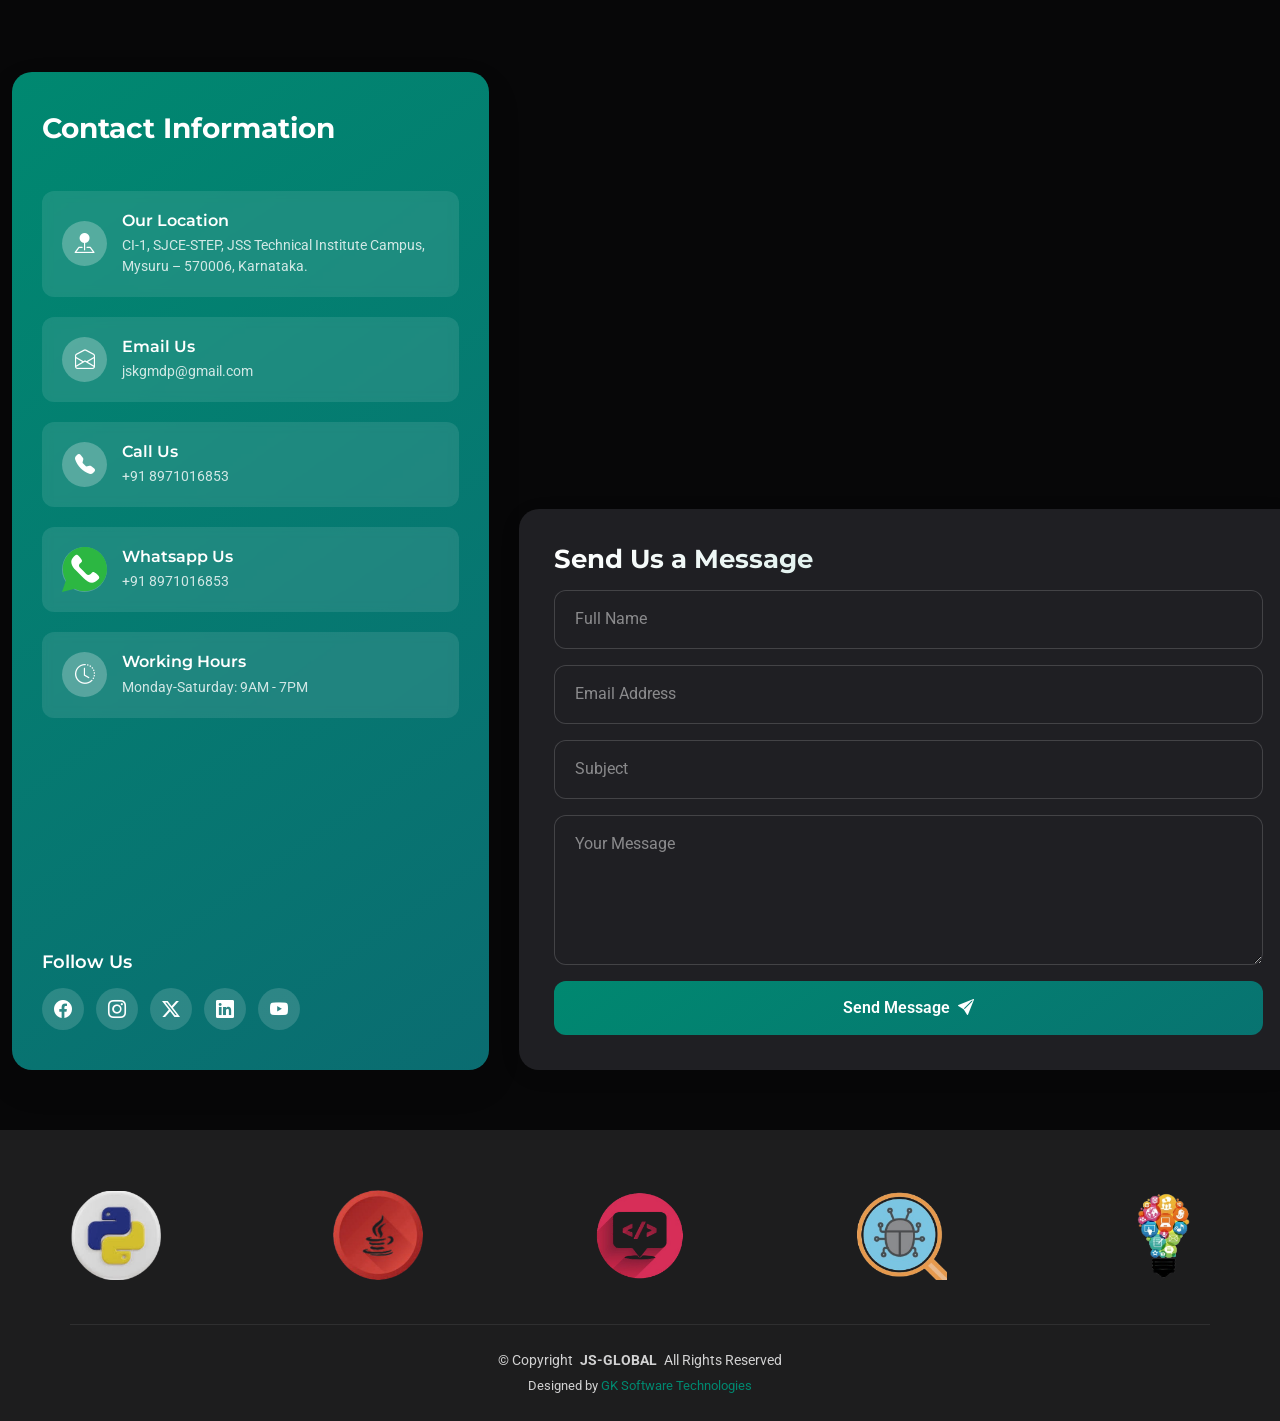
==== commit fe5a0ad2: "11.6.16.43" ====
--- a/index.html
+++ b/index.html
@@ -294,7 +294,7 @@
               <span class="service-number">01</span>
               <h3 class="service-title">IT & Software Solutions</h3>
               <p class="highlight-text" style="text-align: justify;">Delivering cutting-edge software, IT infrastructure, and technology solutions tailored to streamline operations, boost efficiency, and drive digital transformation for businesses of all sizes.</p>
-              <a href="#" class="service-link">Learn More <i class="bi bi-arrow-right"></i></a>
+              <a href="it-software.html" class="service-link">Learn More <i class="bi bi-arrow-right"></i></a>
             </div>
           </div>
         </div>
@@ -308,7 +308,7 @@
               <span class="service-number">02</span>
               <h3 class="service-title">Digital & Web Services</h3>
               <p class="highlight-text" style="text-align: justify;">Creating powerful websites, mobile apps, and digital experiences that enhance online presence, engage audiences, and help businesses grow in the competitive digital landscape.</p>
-              <a href="#" class="service-link">Learn More <i class="bi bi-arrow-right"></i></a>
+              <a href="digital-web.html" class="service-link">Learn More <i class="bi bi-arrow-right"></i></a>
             </div>
           </div>
         </div>
@@ -322,7 +322,7 @@
               <span class="service-number">03</span>
               <h3 class="service-title">Research & Consulting</h3>
               <p class="highlight-text" style="text-align: justify;">Providing expert research, data-driven insights, and strategic consulting services that empower organizations to make informed decisions, solve complex challenges, and achieve sustainable growth.</p>
-              <a href="#" class="service-link">Learn More <i class="bi bi-arrow-right"></i></a>
+              <a href="research-consult.html" class="service-link">Learn More <i class="bi bi-arrow-right"></i></a>
             </div>
           </div>
         </div>
@@ -336,7 +336,7 @@
               <span class="service-number">04</span>
               <h3 class="service-title">Business Support Services</h3>
               <p class="highlight-text" style="text-align: justify;">Offering comprehensive administrative, operational, and organizational support to help businesses run smoothly, reduce overhead, and focus on their core goals and priorities.</p>
-              <a href="#" class="service-link">Learn More <i class="bi bi-arrow-right"></i></a>
+              <a href="business-support.html" class="service-link">Learn More <i class="bi bi-arrow-right"></i></a>
             </div>
           </div>
         </div>
@@ -351,7 +351,7 @@
               <span class="service-number">05</span>
               <h3 class="service-title">Education, Wellness & Training</h3>
               <p class="highlight-text" style="text-align: justify;">Delivering transformative learning programs, wellness initiatives, and professional training solutions designed to upskill individuals, promote well-being, and foster personal and organizational development.</p>
-              <a href="#" class="service-link">Learn More <i class="bi bi-arrow-right"></i></a>
+              <a href="education-wellness.html" class="service-link">Learn More <i class="bi bi-arrow-right"></i></a>
             </div>
           </div>
         </div>
@@ -365,7 +365,7 @@
               <span class="service-number">06</span>
               <h3 class="service-title">Social & Community Services</h3>
               <p class="highlight-text" style="text-align: justify;">Empowering communities through impactful social programs, outreach initiatives, and support services that promote inclusivity, well-being, and meaningful change for individuals and groups.</p>
-              <a href="#" class="service-link">Learn More <i class="bi bi-arrow-right"></i></a>
+              <a href="social-community.html" class="service-link">Learn More <i class="bi bi-arrow-right"></i></a>
             </div>
           </div>
         </div>
@@ -379,7 +379,7 @@
               <span class="service-number">07</span>
               <h3 class="service-title">Infrastructure, Interior & Construction</h3>
               <p class="highlight-text" style="text-align: justify;">Building and designing exceptional spaces through reliable construction, innovative interior design, and robust infrastructure solutions that blend functionality, aesthetics, and long-term durability.</p>
-              <a href="#" class="service-link">Learn More <i class="bi bi-arrow-right"></i></a>
+              <a href="infrastructure-construction.html" class="service-link">Learn More <i class="bi bi-arrow-right"></i></a>
             </div>
           </div>
         </div>
@@ -393,7 +393,7 @@
               <span class="service-number">08</span>
               <h3 class="service-title">Financial & Corporate Services</h3>
               <p class="highlight-text" style="text-align: justify;">Providing trusted financial planning, corporate advisory, and compliance solutions that help businesses manage resources, minimize risks, and achieve long-term financial stability and growth.</p>
-              <a href="#" class="service-link">Learn More <i class="bi bi-arrow-right"></i></a>
+              <a href="financial-service.html" class="service-link">Learn More <i class="bi bi-arrow-right"></i></a>
             </div>
           </div>
         </div>
@@ -407,38 +407,30 @@
               <span class="service-number">09</span>
               <h3 class="service-title">Travel & Trip Services</h3>
               <p class="highlight-text" style="text-align: justify;">Curating seamless travel experiences, personalized itineraries, and end-to-end trip management services that make every journey comfortable, memorable, and perfectly tailored to your needs.</p>
-              <a href="#" class="service-link">Learn More <i class="bi bi-arrow-right"></i></a>
-            </div>
-          </div>
-        </div>
-
-          </div>
-        </div>
-
-        <div class="cta-wrapper mt-5 text-center" data-aos="fade-up" data-aos-delay="100">
-          <div class="row">
-            <div class="col-lg-8 offset-lg-2">
-              <div class="cta-box">
-                <div class="row align-items-center">
-                  <div class="col-lg-4">
-                    <div class="cta-image" data-aos="zoom-in" data-aos-delay="200">
-                      <img src="assets/img/services/services-8.webp" alt="Services" class="img-fluid rounded-circle">
-                    </div>
-                  </div>
-                  <div class="col-lg-8">
-                    <div class="cta-content text-lg-start" data-aos="fade-left" data-aos-delay="300">
-                      <h3>Need a Custom Solution?</h3>
-                      <p>We create tailored digital strategies and applications designed for your business growth.</p>
-                      <a href="#" class="primary-btn">Schedule a Consultation</a>
-                    </div>
-                  </div>
-                </div>
-              </div>
-            </div>
-          </div>
-        </div>
-
+              <a href="travel-services.html" class="service-link">Learn More <i class="bi bi-arrow-right"></i></a>
+            </div>
+          </div>
+        </div>
+
+          
+
+         <div class="col-lg-6" data-aos="fade-up" data-aos-delay="1000">
+        <div class="service-item">
+          <div class="service-icon">
+            <img src="assets/img/icons/female-photo2.jpeg" width="100%" alt="Services" class="img-fluid rounded-circle">          
+          </div>
+          <div class="service-content">
+            <span class="service-number"></span>
+            <h3 class="service-title" style="color: #ffffff;">Need a Custom Solution?</h3>
+            <p class="highlight-text" style="text-align: justify;">We create tailored digital strategies, websites, mobile applications, and business solutions designed to address your unique challenges, streamline operations, enhance customer engagement, and accelerate sustainable business growth.</p>
+            <a href="#contact" class="service-link">Contact us <i class="bi bi-arrow-right"></i></a>
+          </div>
+        </div>
       </div>
+
+    </div><!-- end row -->
+  </div><!-- end services-container -->
+</div><!-- end container -->
 
     </section><!-- /Services Section -->
 
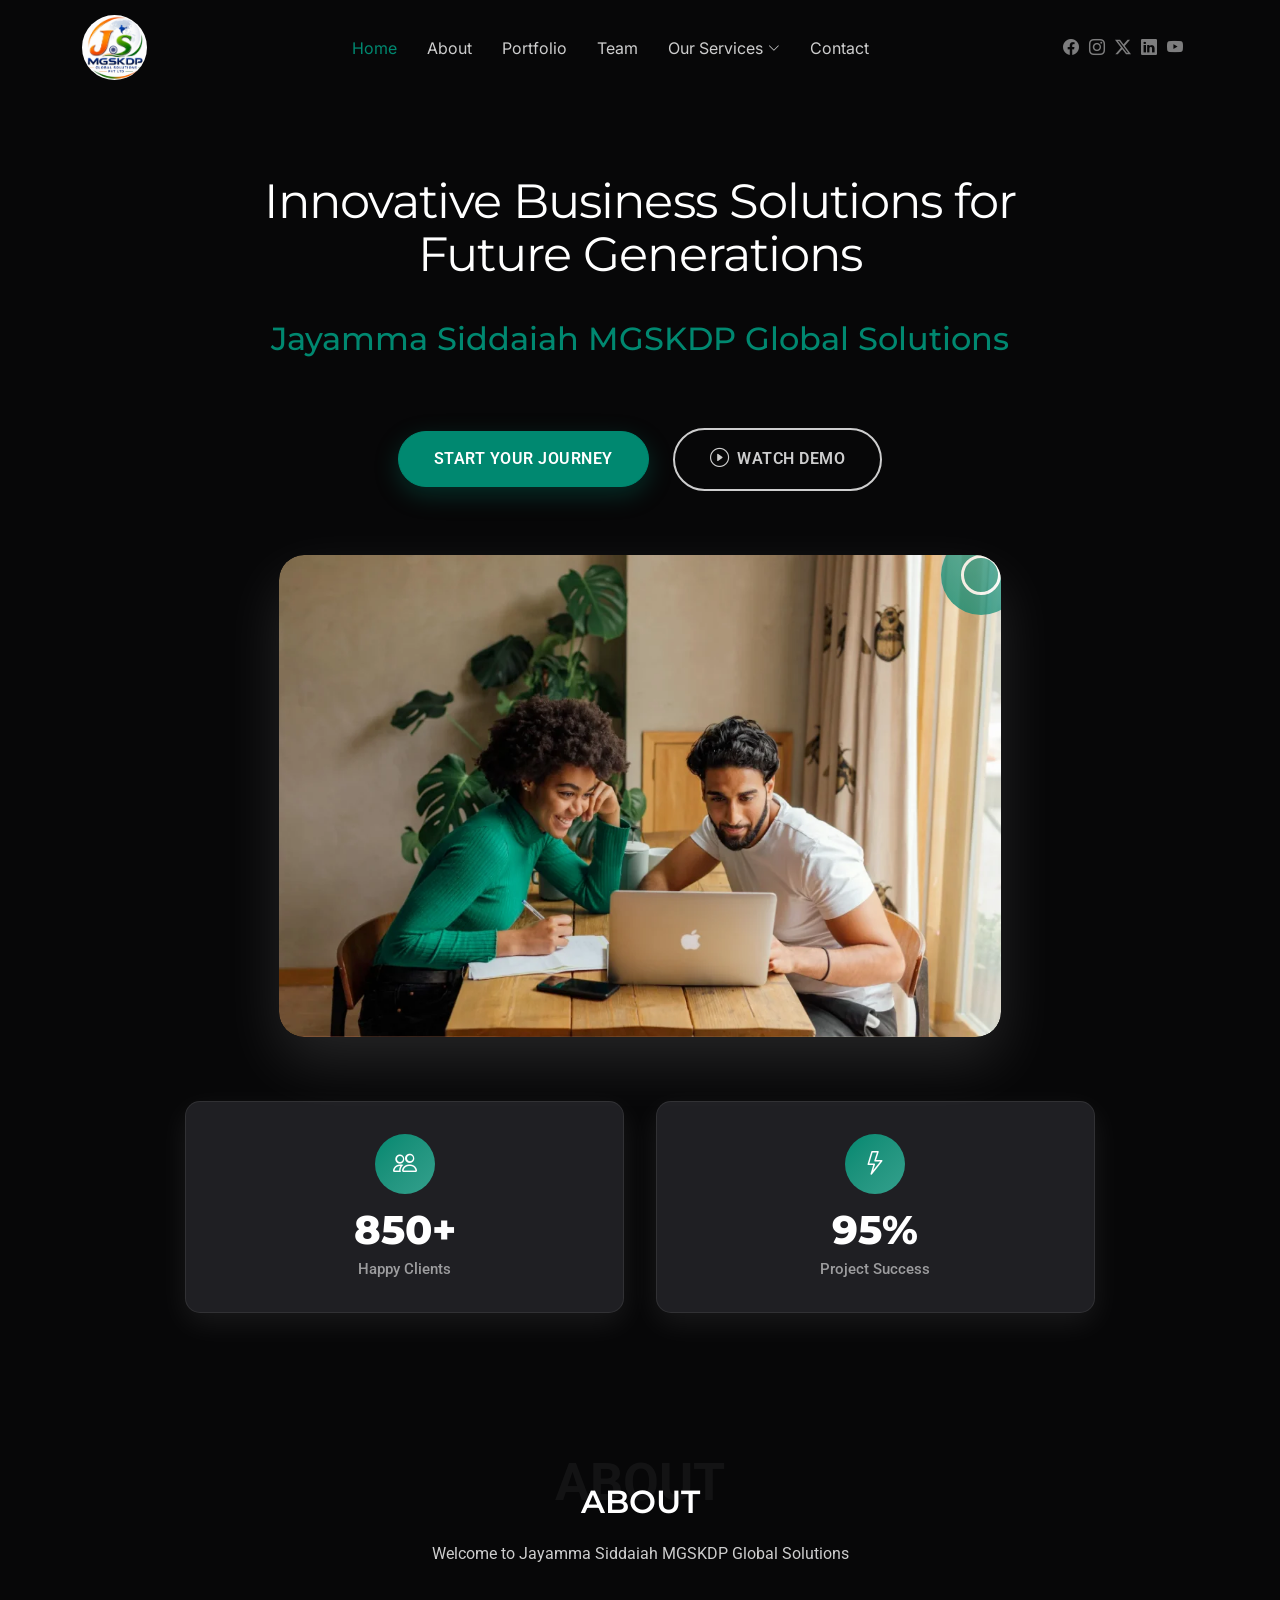
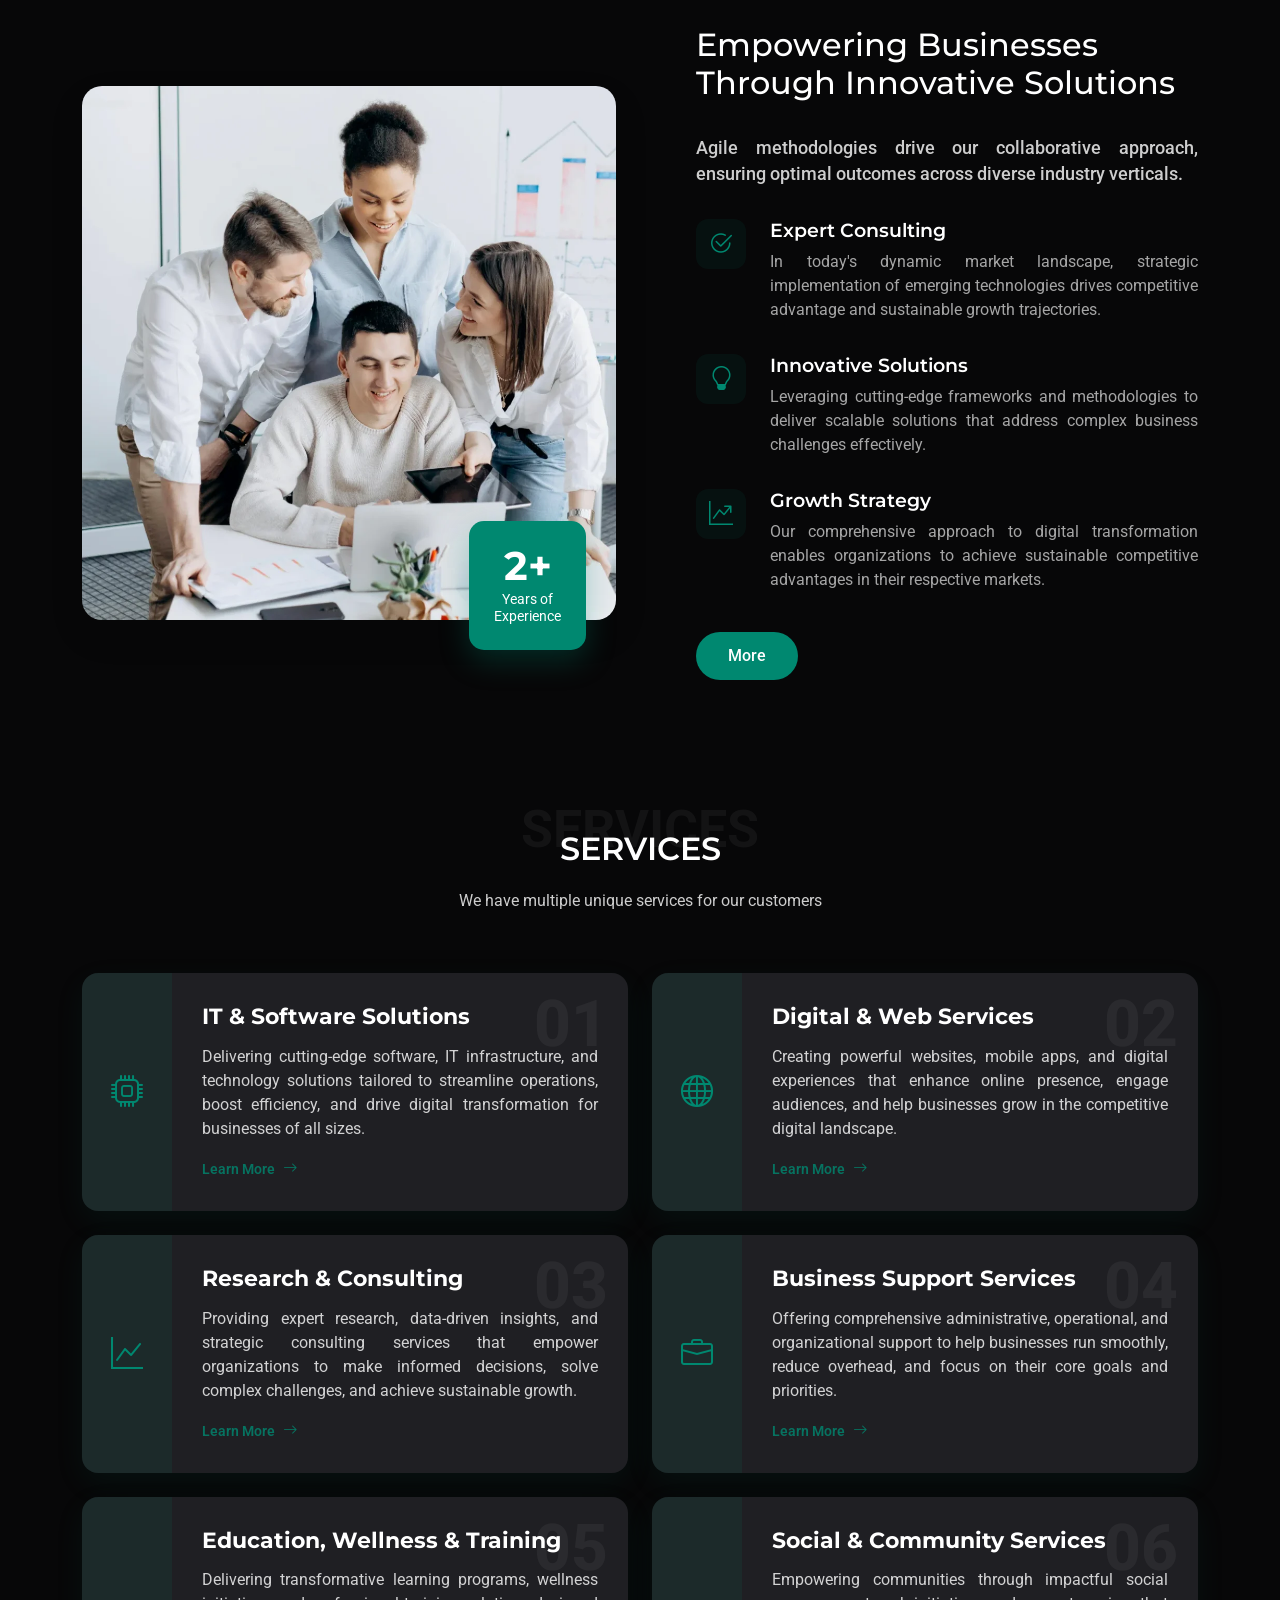
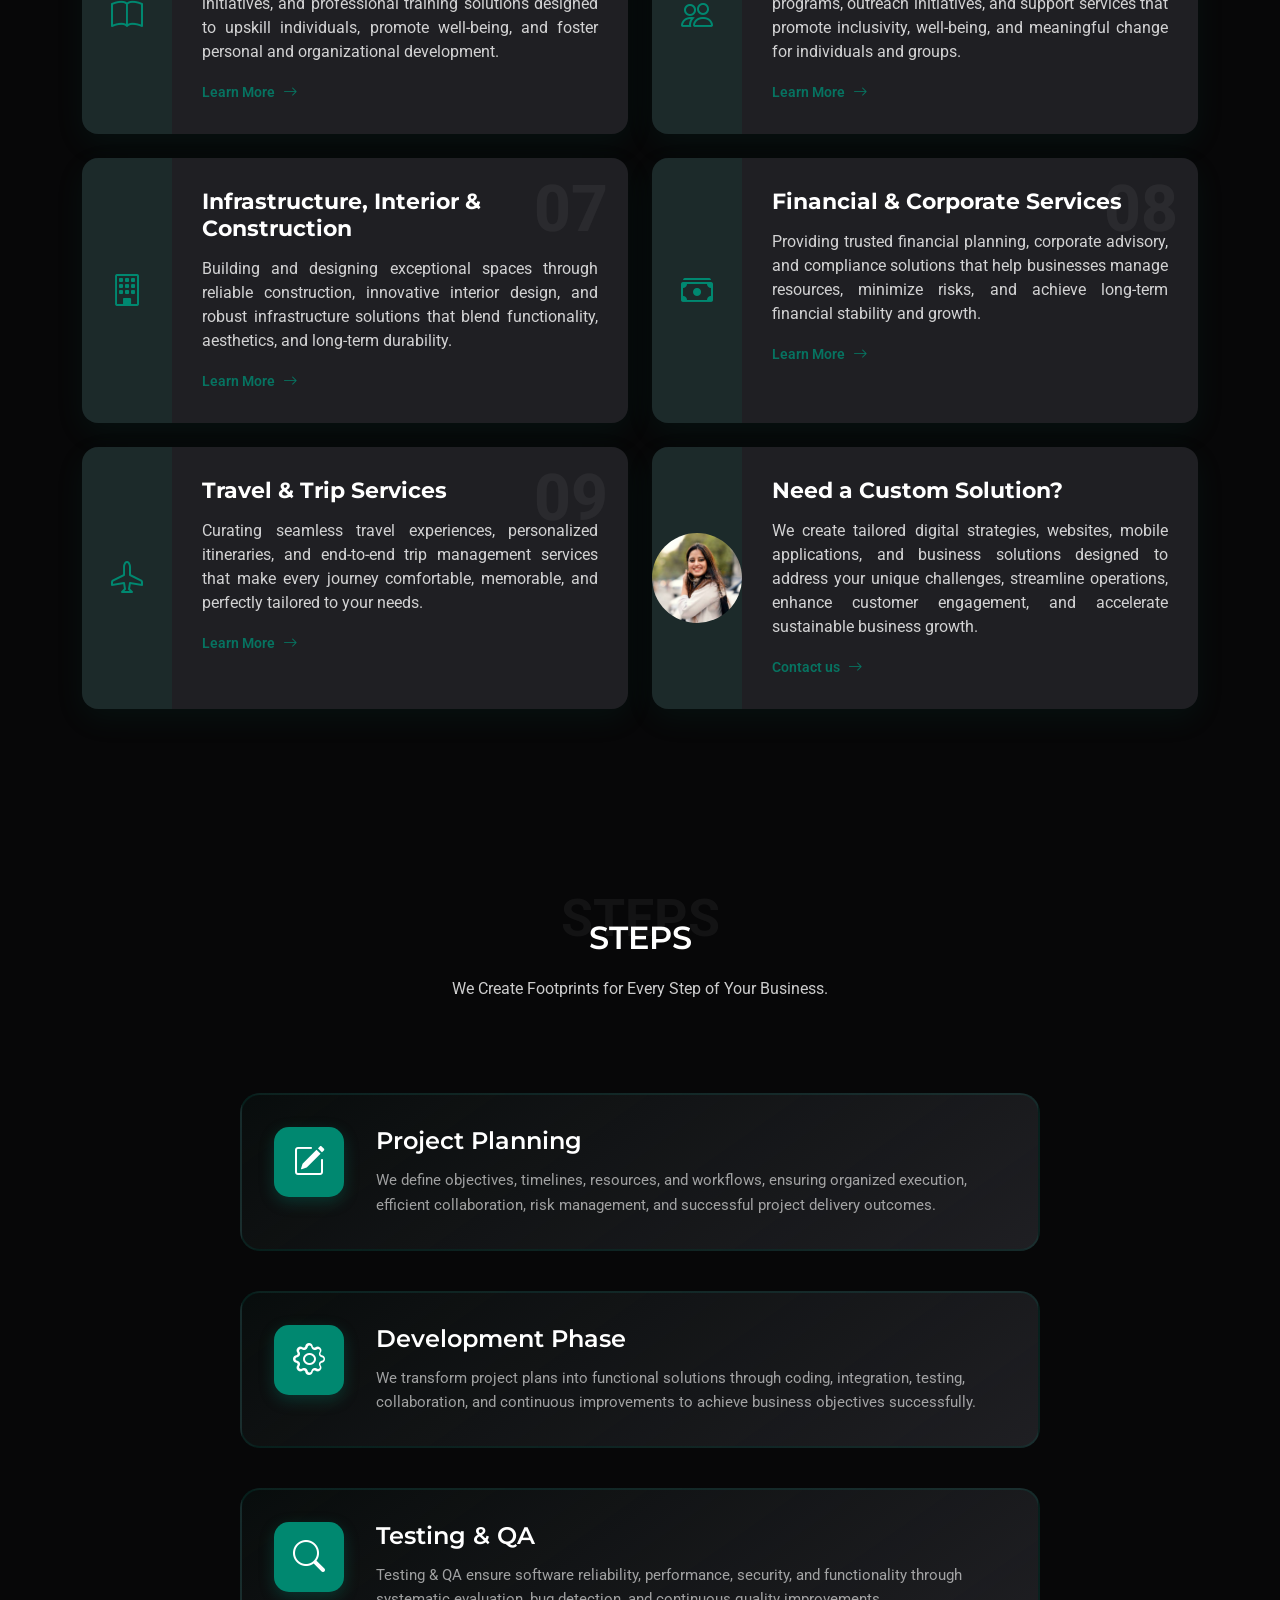
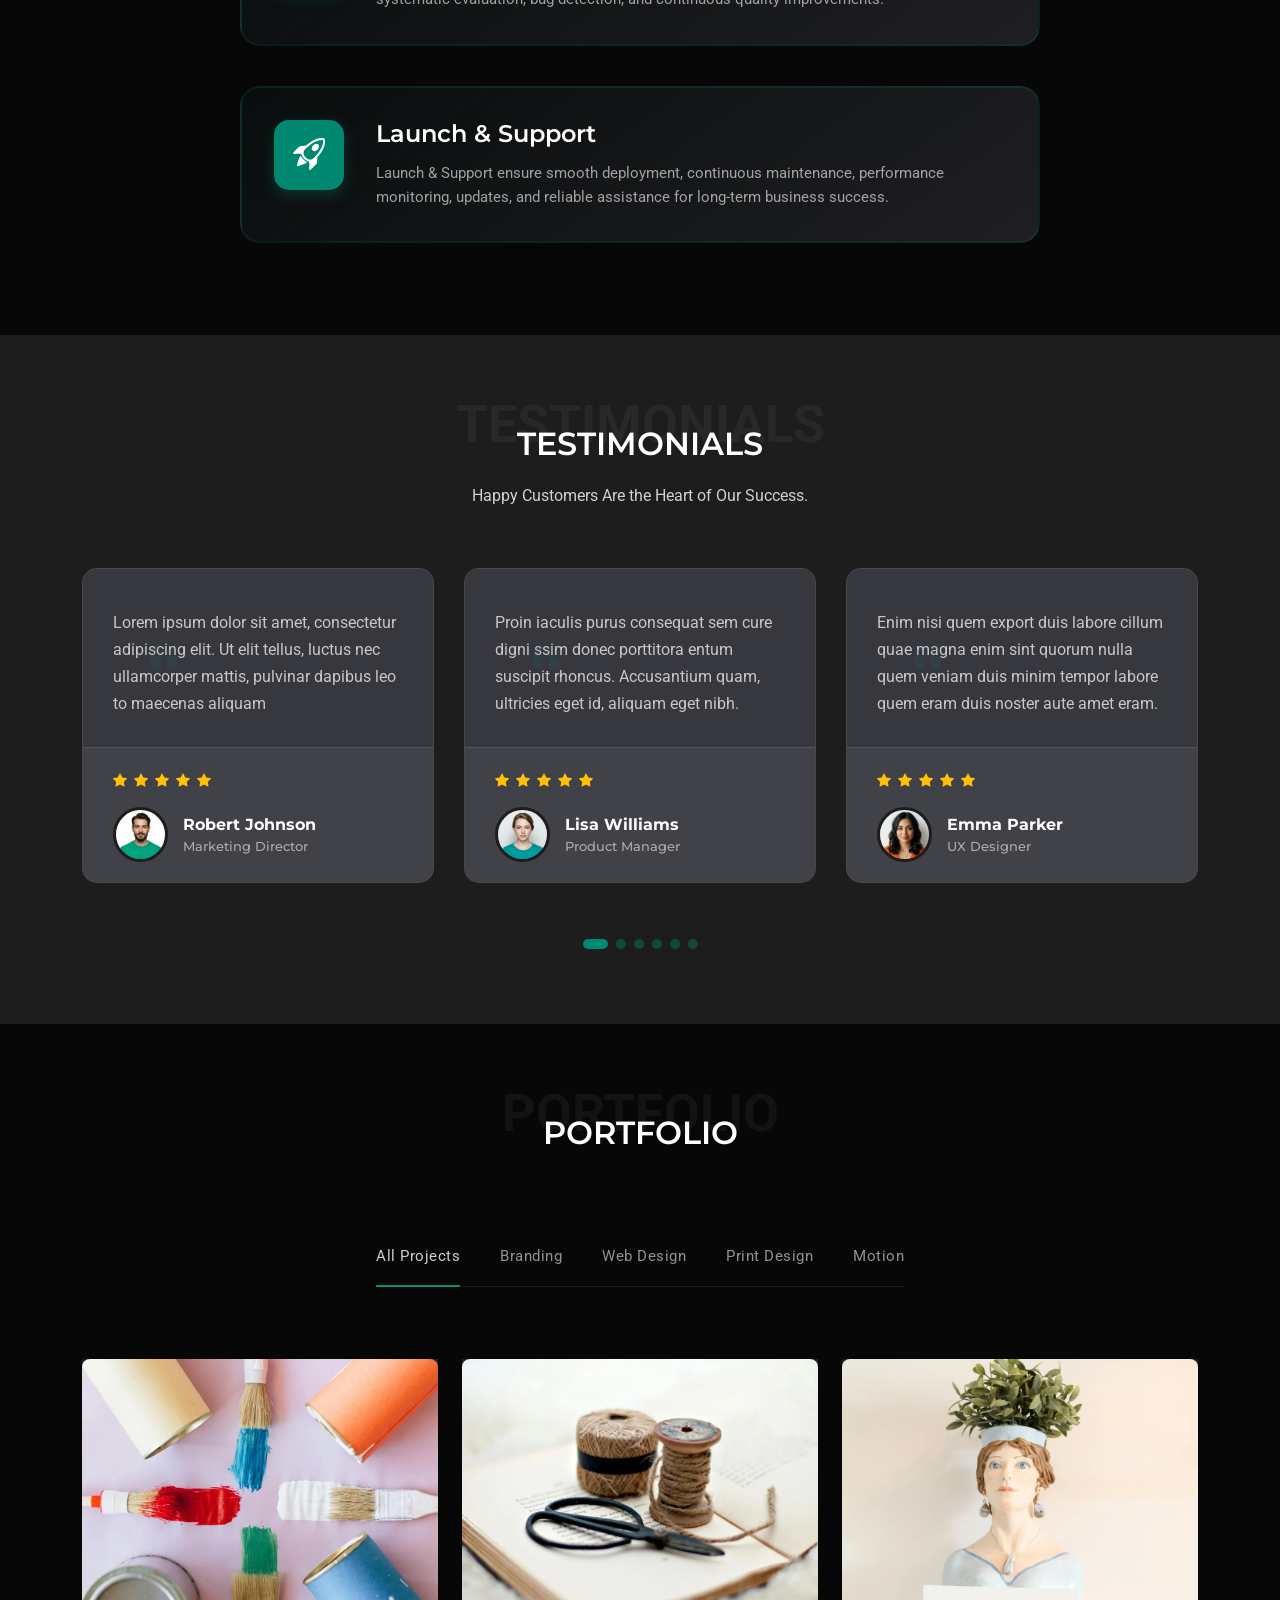
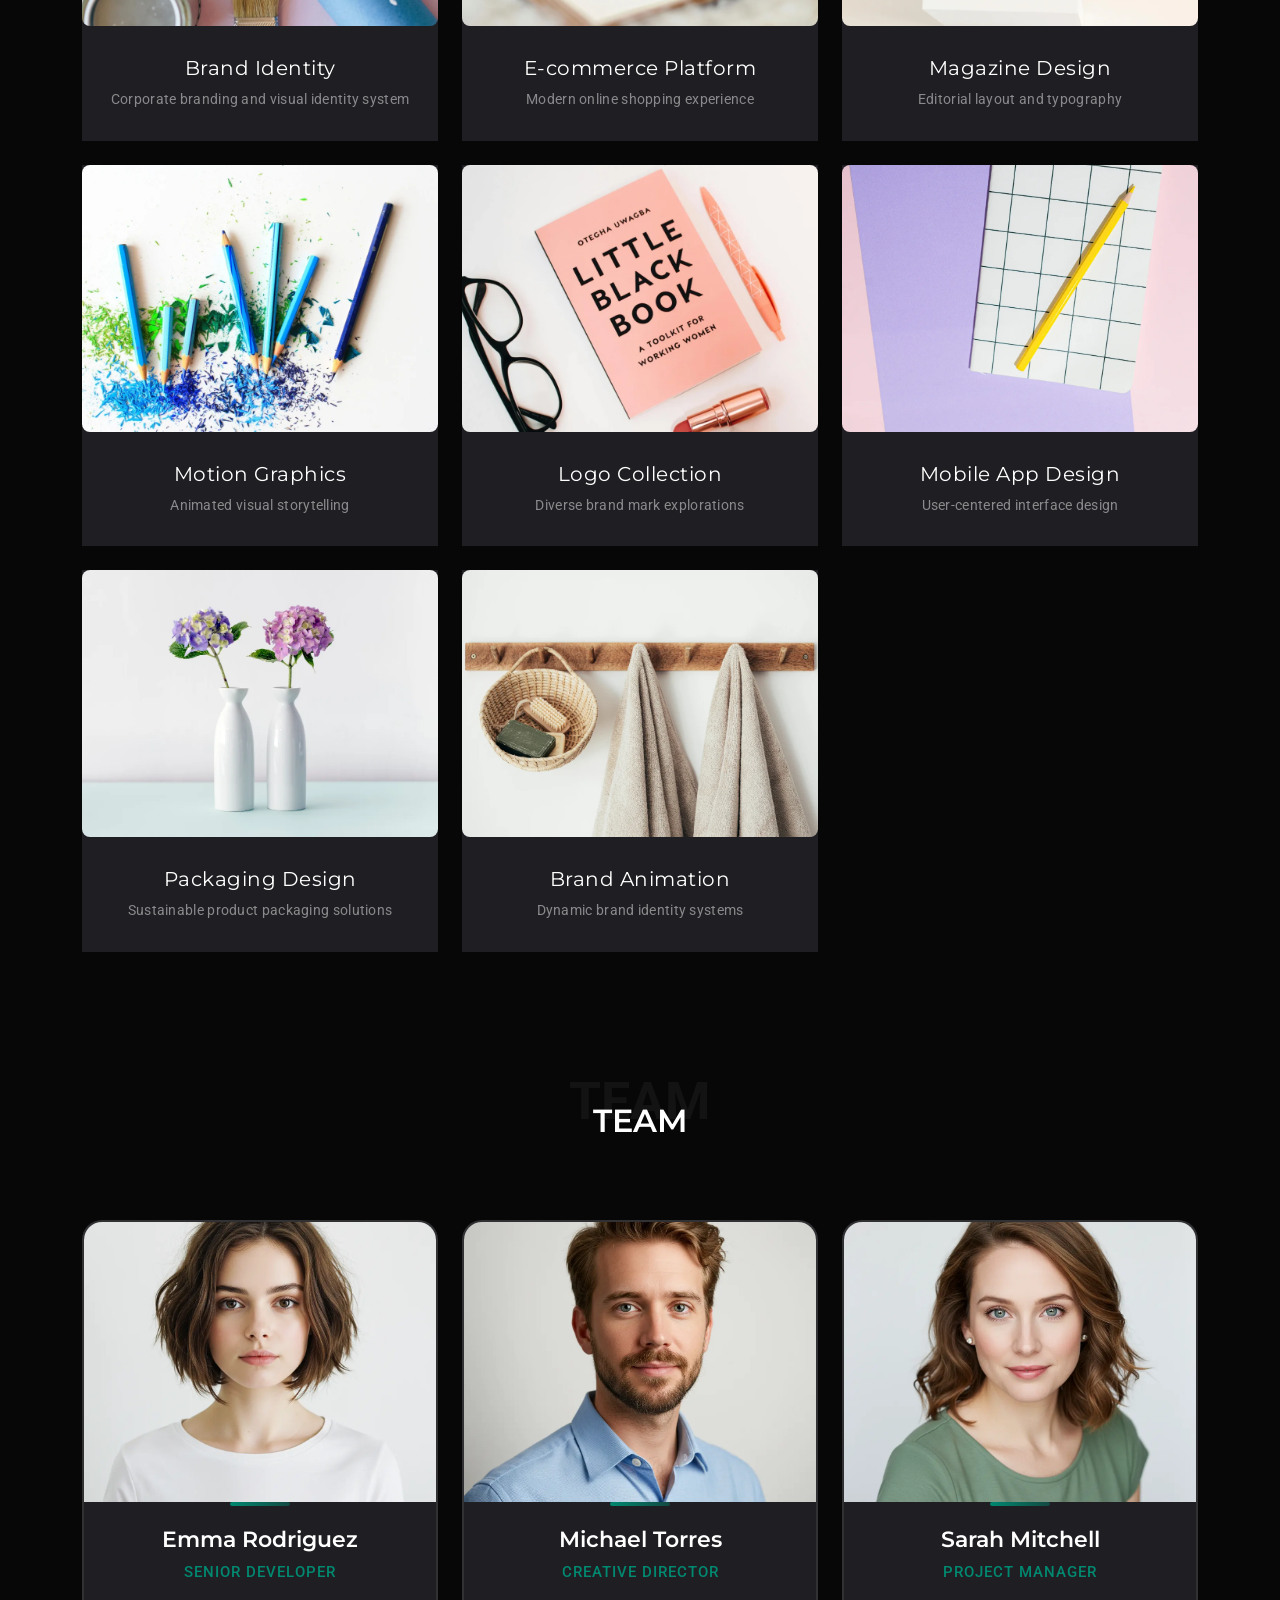
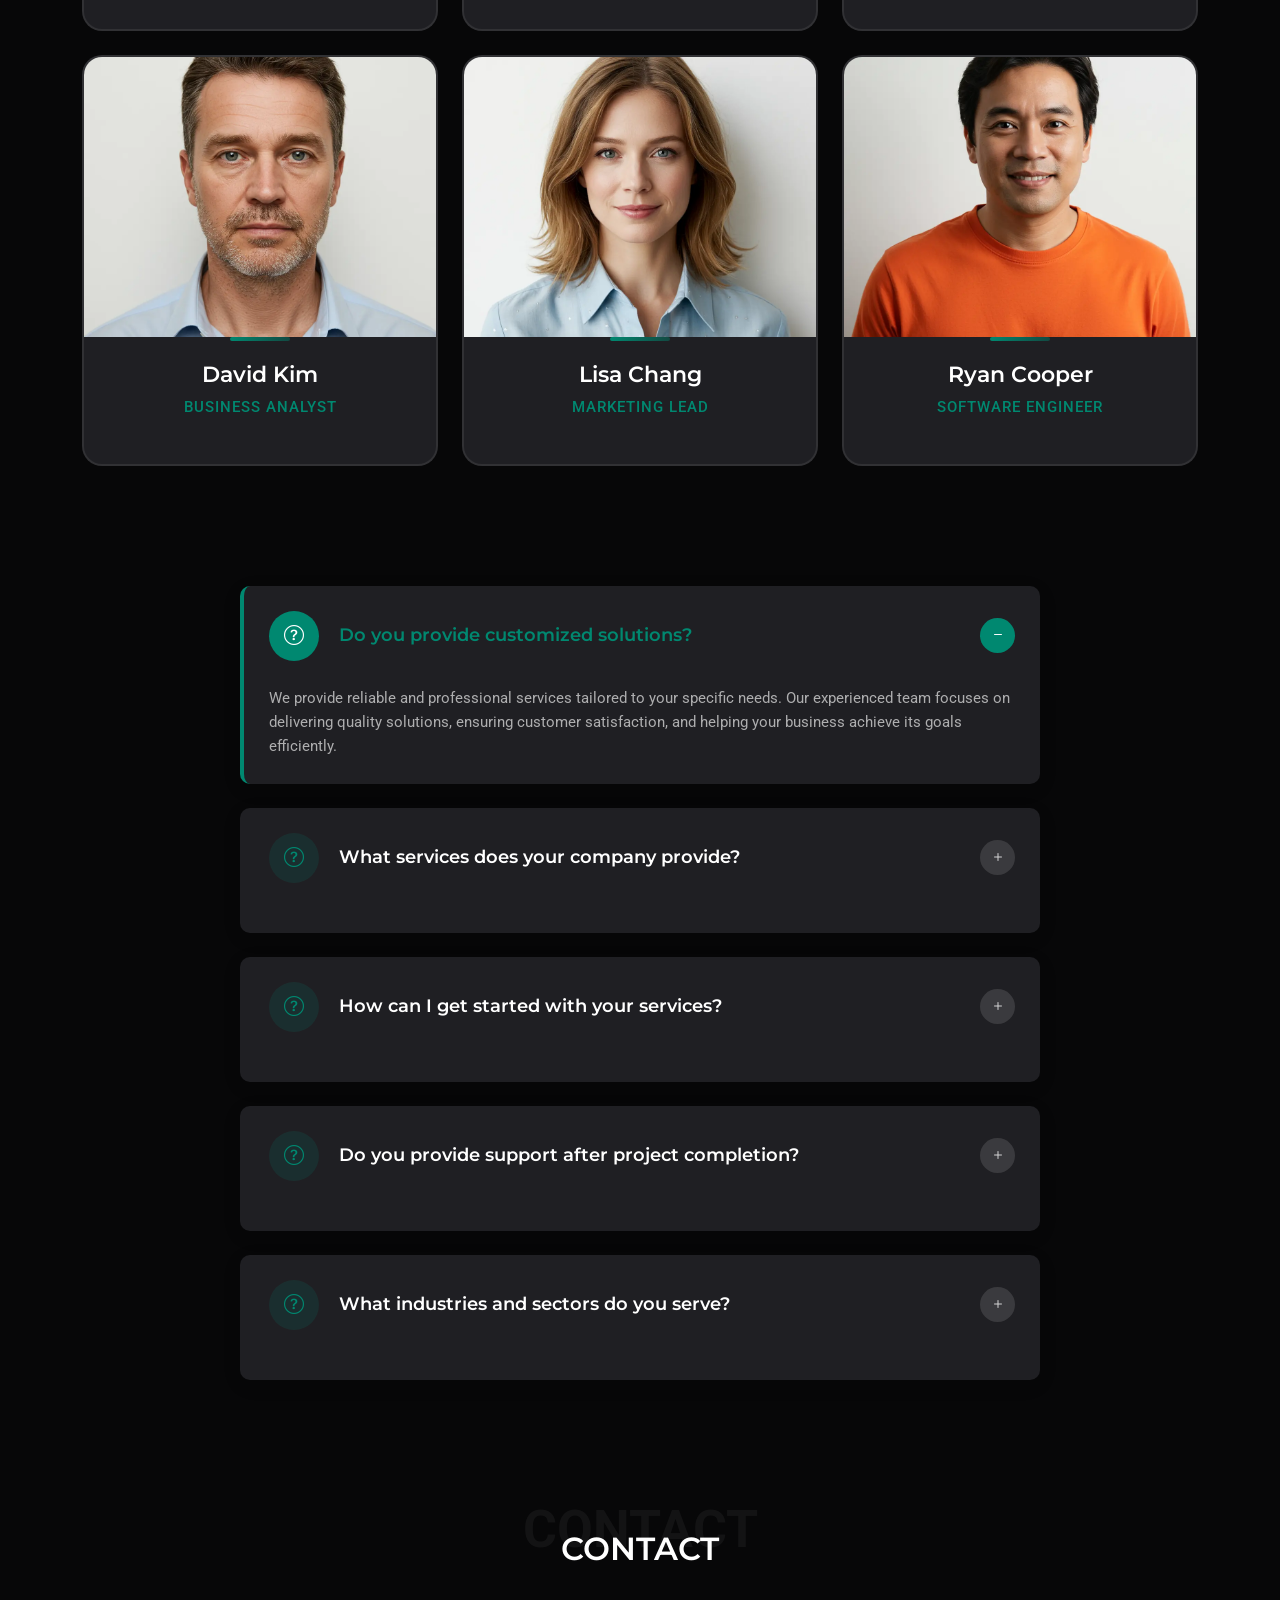
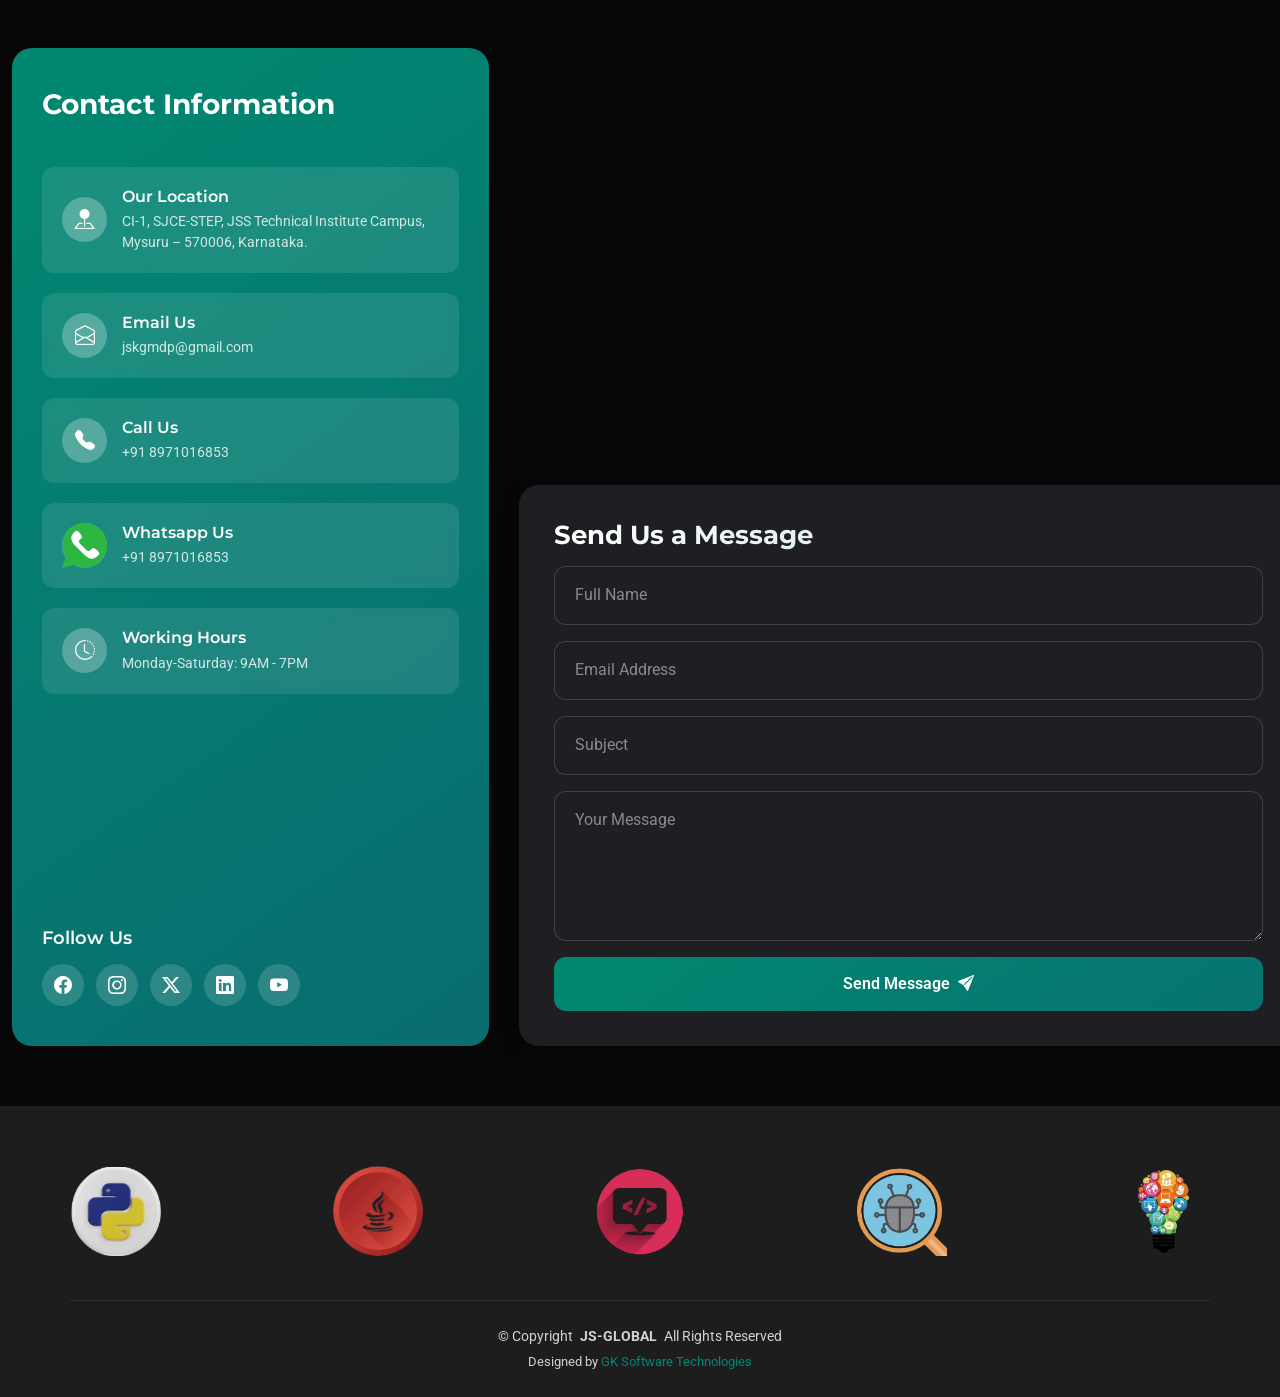
==== commit 2e5b6674: "11.6.17.47" ====
--- a/index.html
+++ b/index.html
@@ -421,7 +421,7 @@
           </div>
           <div class="service-content">
             <span class="service-number"></span>
-            <h3 class="service-title" style="color: #ffffff;">Need a Custom Solution?</h3>
+            <h3 class="service-title" >Need a Custom Solution?</h3>
             <p class="highlight-text" style="text-align: justify;">We create tailored digital strategies, websites, mobile applications, and business solutions designed to address your unique challenges, streamline operations, enhance customer engagement, and accelerate sustainable business growth.</p>
             <a href="#contact" class="service-link">Contact us <i class="bi bi-arrow-right"></i></a>
           </div>
@@ -731,7 +731,6 @@
       <div class="container section-title" data-aos="fade-up">
         <span class="description-title">Portfolio</span>
         <h2>Portfolio</h2>
-        <p>Necessitatibus eius consequatur ex aliquid fuga eum quidem sint consectetur velit</p>
       </div><!-- End Section Title -->
 
       <div class="container" data-aos="fade-up" data-aos-delay="100">
@@ -1289,7 +1288,13 @@
 <div class="map-container">
   <iframe
    src="https://www.google.com/maps/embed?pb=!1m18!1m12!1m3!1d3897.9906392015014!2d76.61071902478491!3d12.316416728904521!2m3!1f0!2f0!3f0!3m2!1i1024!2i768!4f13.1!3m3!1m2!1s0x3baf7b67b7b7609b%3A0xb265f428562cf9ef!2sSJCE-STEP!5e0!3m2!1sen!2sin!4v1779540775762!5m2!1sen!2sin" width="600" height="450" style="border:0;" allowfullscreen="" loading="lazy" referrerpolicy="no-referrer-when-downgrade">
-  </iframe>
+  </iframe>  
+  <style>
+  .map-container iframe {
+    border-radius: 15px;
+    border: 0;
+    }
+</style>
 </div>
       <div class="form-container">
               <h3>Send Us a Message</h3>
